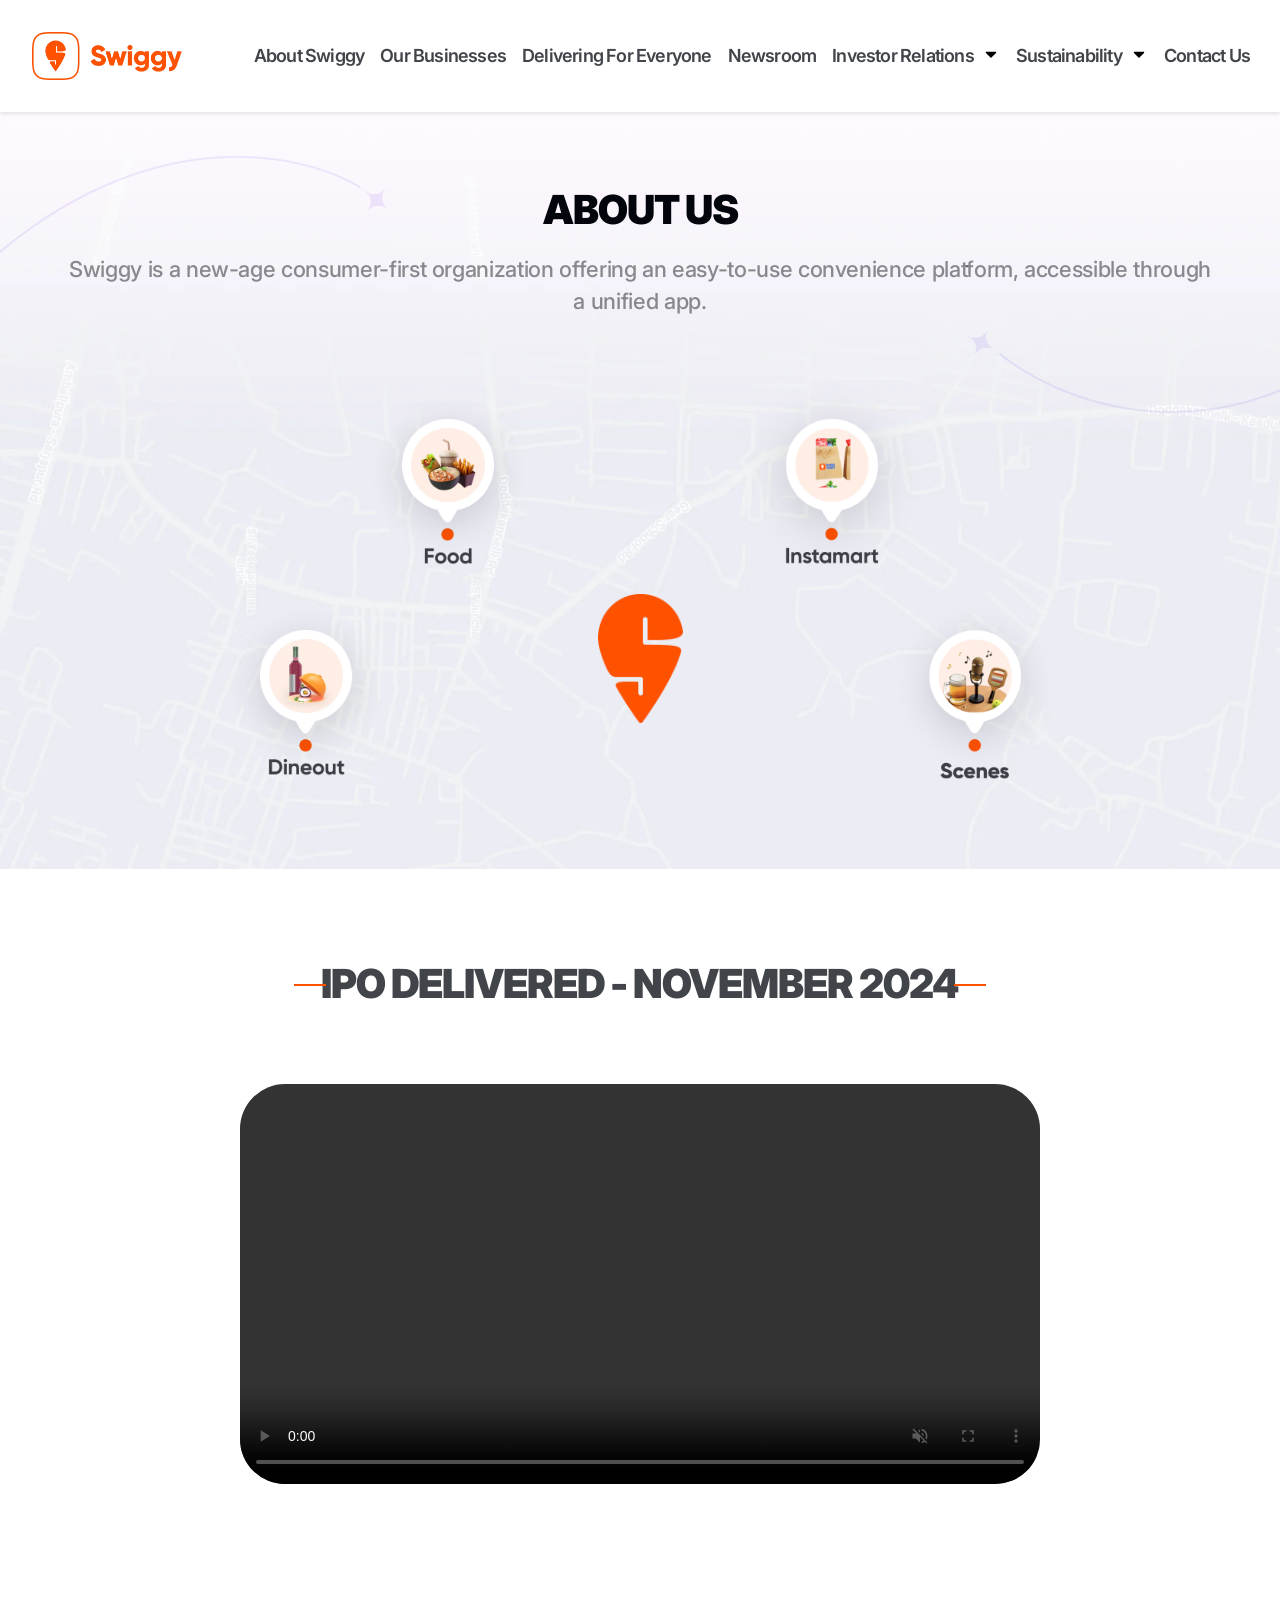
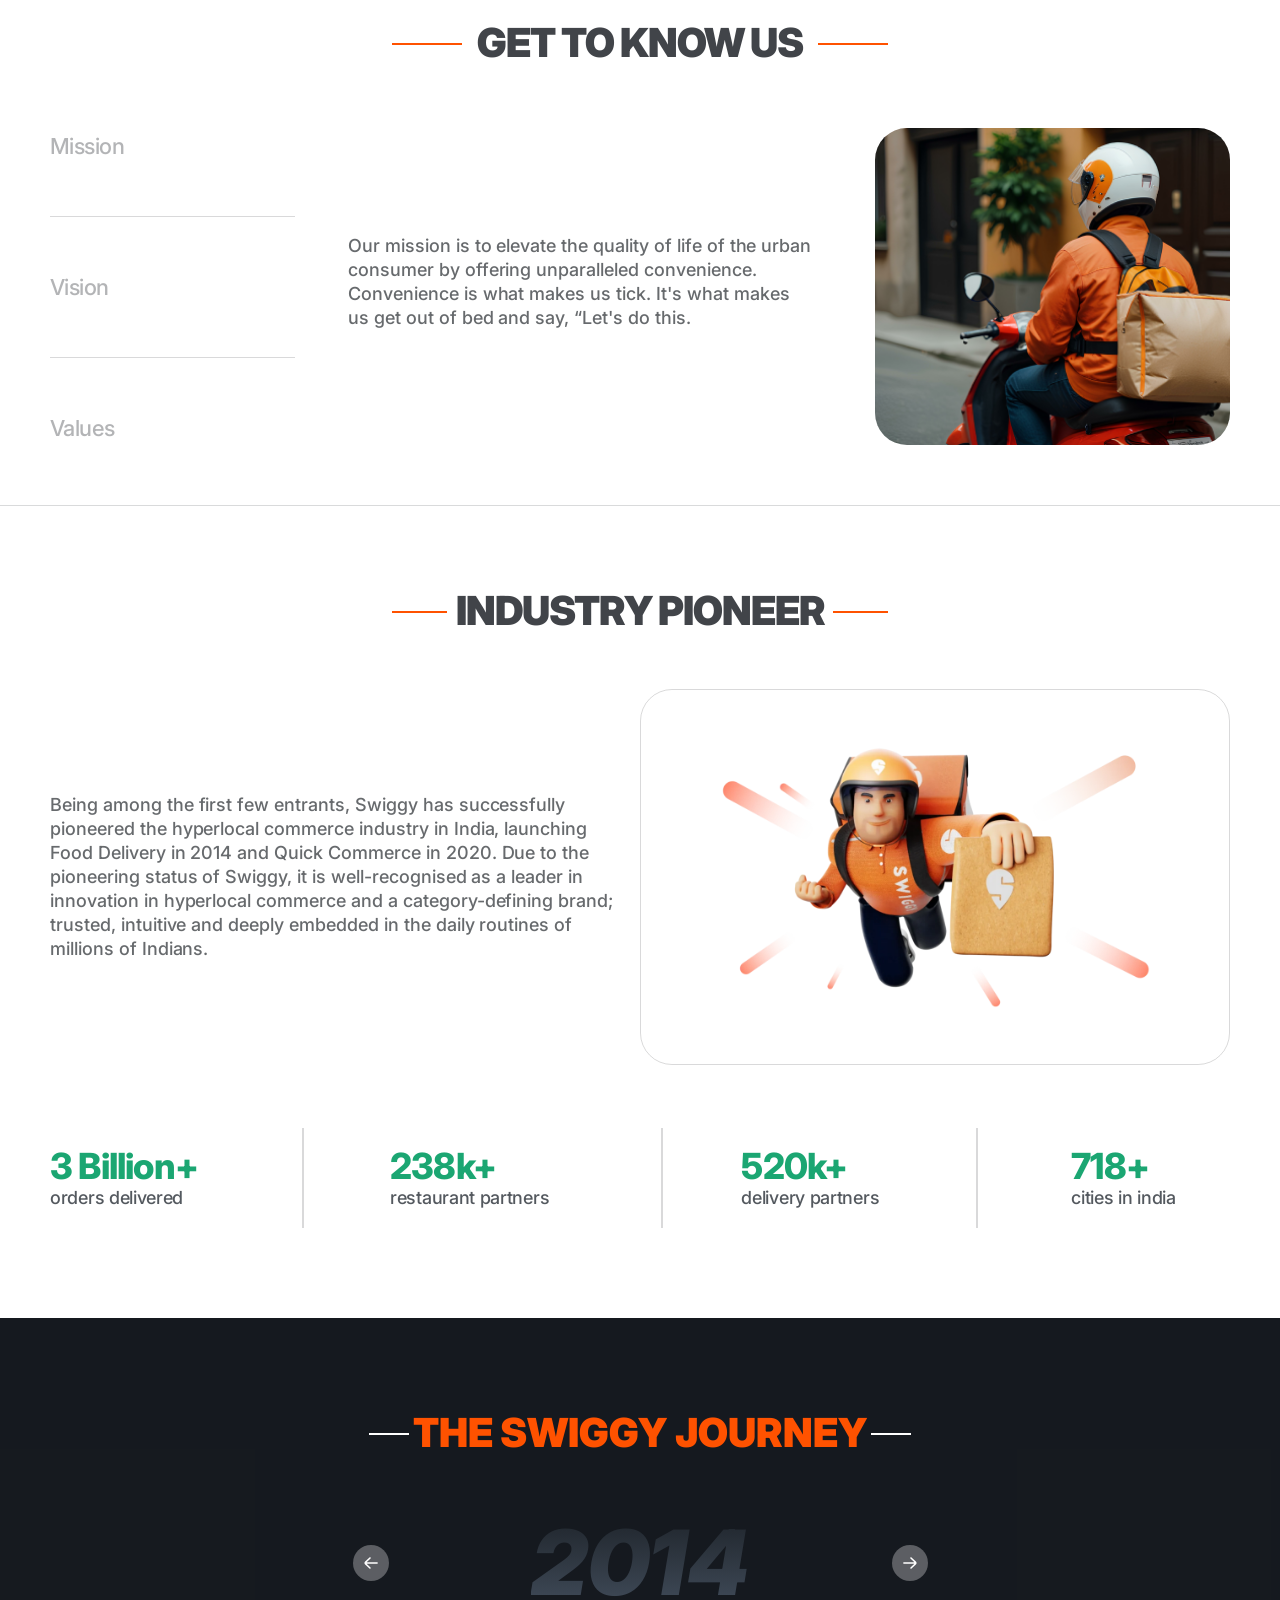
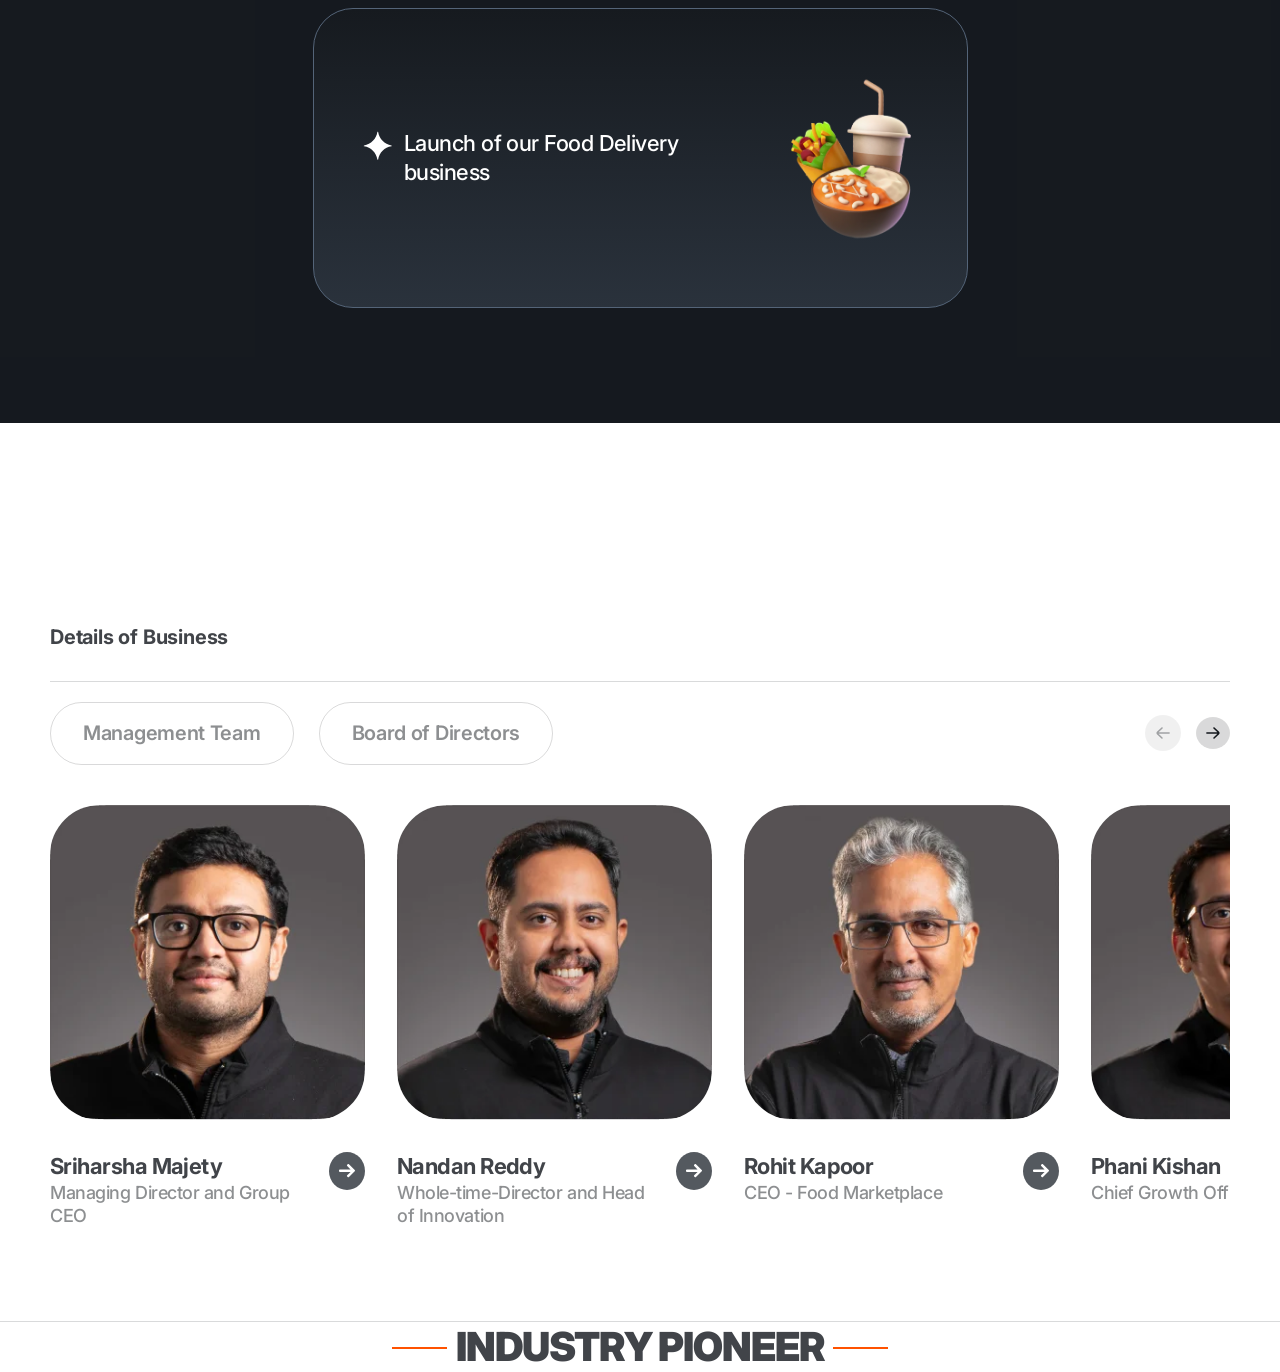
==== index.html @ 93d6a350 "Renamed about.html to index.html" ====
<!DOCTYPE html>
<html lang="en">
<head>
    <meta charset="UTF-8">
    <meta name="viewport" content="width=device-width, initial-scale=1.0">
    <title>Swiggy</title>
    <link rel="stylesheet" href="assets/style.css">
    <link rel="icon" href="assets/images/fav.png" type="image/x-icon">
    <link rel="preconnect" href="https://fonts.googleapis.com">
    <link rel="preconnect" href="https://fonts.gstatic.com" crossorigin>
    <link href="https://fonts.googleapis.com/css2?family=Inter:ital,opsz,wght@0,14..32,100..900;1,14..32,100..900&display=swap" rel="stylesheet">
</head>
<body>
    <header>
        <div class="header-row">
            <nav>
                <div class="logo">
                    <a href="javascript:void(0)">
                        <img src="assets/images/about-swiggy-logo.webp" alt="Swiggy-Logo">
                    </a>
                </div>
                <div class="nav-icons">
                    <ul>
                        <li><a href="javascript:void(0)">
                            About Swiggy
                        </a></li>
                        <li><a href="javascript:void(0)">
                            Our Businesses
                        </a></li>
                        <li><a href="javascript:void(0)">
                            Delivering For Everyone
                        </a></li>
                        <li><a href="javascript:void(0)">
                            Newsroom
                        </a></li>
                        <li><a href="javascript:void(0)">
                            Investor Relations
                            <svg aria-hidden="true" class="e-font-icon-svg e-fas-caret-down" viewBox="0 0 320 512" xmlns="http://www.w3.org/2000/svg"><path d="M31.3 192h257.3c17.8 0 26.7 21.5 14.1 34.1L174.1 354.8c-7.8 7.8-20.5 7.8-28.3 0L17.2 226.1C4.6 213.5 13.5 192 31.3 192z"></path></svg>  
                        </a></li>
                        <li><a href="javascript:void(0)">
                            Sustainability
                            <svg aria-hidden="true" class="e-font-icon-svg e-fas-caret-down" viewBox="0 0 320 512" xmlns="http://www.w3.org/2000/svg"><path d="M31.3 192h257.3c17.8 0 26.7 21.5 14.1 34.1L174.1 354.8c-7.8 7.8-20.5 7.8-28.3 0L17.2 226.1C4.6 213.5 13.5 192 31.3 192z"></path></svg>
                        </a></li>
                        <li><a href="javascript:void(0)">
                            Contact Us
                        </a></li>
                    </ul>
                </div>  
            </nav>
        </div>
    </header>
    <main>
        <div class="about-wrapper">
            <div class="about-head">
                <img src="assets/images/about-banner-left-arrow.webp" alt="" class="left-arrow-img">
                <h2>About Us</h2>
                <p>Swiggy is a new-age consumer-first organization offering an easy-to-use convenience platform, accessible through a unified app.</p>
                <img src="assets/images/about-banner-right-arrow.webp" alt="" class="right-arrow-img">
            </div>
            <div class="about-images">
                <div class="about-row1">
                    <img src="assets/images/food.webp" alt="">
                    <img src="assets/images/banner-Instamart.png" alt="">
                </div>
                <div class="about-row2">
                    <img src="assets/images/dineout.webp" alt="">
                        <div class="sign">
                            <img src="assets/images/swiggy-sign.webp" alt="">
                        </div>
                    <img src="assets/images/Scenes-new-icon.png" alt="">
                </div>
            </div>
        </div>

        <div class="ipo-wrapper">
            <div class="ipo-row">
                <div class="ipo-head">
                    <h2>IPO Delivered - November 2024</h2>
                </div>
                <div class="ipo-video-section">
                    <video src="https://www.swiggy.com/corporate/wp-content/uploads/2024/11/WhatsApp-Video-2024-11-18-at-15.49.51.mp4" type="video/mp4" controls muted autoplay></video>
                </div>
            </div>
        </div>

        <div class="know-wrapper">
            <div class="container">
                <div class="know-row">
                    <div class="know-head">
                        <h2>get to know us</h2>
                    </div>
                    <div class="know-content">
                        <div class="know-tabs">
                            <div class="tab1"><a href="javascript:void(0)">Mission</a></div>
                            <div class="tab2"><a href="javascript:void(0)">Vision</a></div>
                            <div class="tab3"><a href="javascript:void(0)">Values</a></div>
                        </div>
                        <div class="know-tab-content">
                            <div class="know-para">
                                <p>Our mission is to elevate the quality of life of the urban consumer by offering unparalleled convenience. Convenience is what makes us tick. It's what makes us get out of bed and say, “Let's do this.</p>
                            </div>
                            <div class="know-img">
                                <img src="assets/images/Mission.png" alt="">
                            </div>
                        </div>
                    </div>
                </div>
            </div>
        </div>

        <hr class="hr-after-know">

        <div class="industry-wrapper">
            <div class="container">
                <div class="industry-row">
                    <div class="industry-head">
                        <h2>industry pioneer</h2>
                    </div>
                    <div class="industry-content">
                        <div class="industry-text">
                            <p>
                                Being among the first few entrants, Swiggy has successfully pioneered the hyperlocal commerce industry in India, launching Food Delivery in 2014 and Quick Commerce in 2020. Due to the pioneering status of Swiggy, it is well-recognised as a leader in innovation in hyperlocal commerce and a category-defining brand; trusted, intuitive and deeply embedded in the daily routines of millions of Indians.
                            </p>
                        </div>
                        <div class="industry-image">
                            <div>
                                <img src="assets/images/Group-1116602947-1024x676.webp" alt="">
                            </div>
                        </div>
                    </div>

                    <div class="stats-section">
                        <section class="stats">
                            <div class="stat">
                                <h2>3 Billion+</h2>
                                <p>orders delivered</p>
                            </div>

                            <div class="stat">
                                <h2>238k+</h2>
                                <p>restaurant partners</p>
                            </div>

                            <div class="stat">
                                <h2>520k+</h2>
                                <p>delivery partners</p>
                            </div>

                            <div class="stat">
                                <h2>718+</h2>
                                <p>cities in India</p>
                            </div>
                        </section>
                    </div>
                </div>
            </div>
        </div>

        <div class="journey-wrapper">
            <div class="container">
                <div class="journey-row">
                    <div class="journey-head">
                        <h2>the swiggy journey</h2>
                    </div>

                    <div class="journey-content">
                        <div class="journey-content-head">
                            <a href="javascript:void(0)" class="arrow left-arrow">
                                <svg xmlns="http://www.w3.org/2000/svg" width="16" height="16" viewBox="0 0 16 16" fill="none"><path d="M6.4788 2.43894C6.80182 2.13749 7.30805 2.15498 7.6095 2.478C7.91094 2.80102 7.89346 3.30725 7.57044 3.6087L4.09401 6.85296C3.95522 6.98248 3.83263 7.0971 3.72425 7.20003L14.1038 7.20003C14.5456 7.20003 14.9038 7.5582 14.9038 8.00003C14.9038 8.44186 14.5456 8.80003 14.1038 8.80003L3.67661 8.80003C3.79636 8.9144 3.93447 9.04358 4.094 9.19246L7.52802 12.3972C7.85103 12.6987 7.86852 13.2049 7.56707 13.5279C7.26562 13.8509 6.75939 13.8684 6.43637 13.567L2.96475 10.3271C2.55659 9.94628 2.19191 9.606 1.93658 9.29215C1.65884 8.95074 1.42683 8.54256 1.42683 8.02269C1.42683 7.50283 1.65885 7.09465 1.93659 6.75325C2.19192 6.43939 2.5566 6.09913 2.96476 5.7183L6.4788 2.43894Z" fill="white"></path></svg>
                            </a>
                            <span>2014</span>
                            <a href="javascript:void(0)" class="arrow right-arrow">
                                <svg xmlns="http://www.w3.org/2000/svg" width="16" height="16" viewBox="0 0 16 16" fill="none"><path d="M9.5212 2.43894C9.19818 2.13749 8.69195 2.15498 8.3905 2.478C8.08906 2.80102 8.10654 3.30725 8.42956 3.6087L11.906 6.85296C12.0448 6.98248 12.1674 7.0971 12.2758 7.20003L1.89622 7.20003C1.45439 7.20003 1.09622 7.5582 1.09622 8.00003C1.09622 8.44186 1.45439 8.80003 1.89622 8.80003L12.3234 8.80003C12.2036 8.9144 12.0655 9.04358 11.906 9.19246L8.47198 12.3972C8.14897 12.6987 8.13148 13.2049 8.43293 13.5279C8.73438 13.8509 9.24061 13.8684 9.56363 13.567L13.0353 10.3271C13.4434 9.94628 13.8081 9.606 14.0634 9.29215C14.3412 8.95074 14.5732 8.54256 14.5732 8.02269C14.5732 7.50283 14.3412 7.09465 14.0634 6.75325C13.8081 6.43939 13.4434 6.09913 13.0352 5.7183L9.5212 2.43894Z" fill="white"></path></svg>
                            </a>
                        </div>
                        <div class="journey-content-box">
                            <div class="journey-box-text">
                                <svg xmlns="http://www.w3.org/2000/svg" width="33" height="33" viewBox="0 0 33 33" fill="none"><path d="M16.3816 3.09994C16.4479 2.6579 17.0852 2.6579 17.1515 3.09994C18.18 9.96427 23.5688 15.353 30.4332 16.3816C30.8752 16.4479 30.8752 17.0852 30.4332 17.1515C23.5688 18.18 18.18 23.5688 17.1515 30.4332C17.0852 30.8752 16.4479 30.8752 16.3816 30.4332C15.353 23.5688 9.96427 18.18 3.09994 17.1515C2.6579 17.0852 2.6579 16.4479 3.09994 16.3816C9.96427 15.353 15.353 9.96427 16.3816 3.09994Z" fill="white"></path></svg>
                                <span>Launch of our Food Delivery business</span>
                            </div>
                            <div class="journey-box-img">
                                <img src="assets/images/Food-2.webp" alt="">
                            </div>
                        </div>
                    </div>
                </div>
            </div>
        </div>

        <div class="team-wrapper">
            <div class="container">
                <div class="team-row">
                    <div class="team-head1">
                        <h2>Details of Business</h2>
                        <hr class="hr-tag-team">
                        <div class="team-head2">
                            <div class="buttons">
                                <a href="javascript:void(0)" class="button">
                                    Management Team	
                                </a>
                                <a href="javascript:void(0)" class="button">
                                    Board of Directors
                                </a>
                            </div>
                            <div class="team-arrows">
                                <a href="javascript:void(0)" class="team-left-arrow">
                                    <svg xmlns="http://www.w3.org/2000/svg" width="16" height="16" viewBox="0 0 16 16" fill="none"><path d="M6.47883 2.43888C6.80185 2.13743 7.30808 2.15492 7.60953 2.47794C7.91097 2.80096 7.89349 3.30719 7.57047 3.60864L4.09404 6.85289C3.95525 6.98242 3.83266 7.09704 3.72428 7.19997L14.1038 7.19997C14.5456 7.19997 14.9038 7.55814 14.9038 7.99997C14.9038 8.4418 14.5456 8.79997 14.1038 8.79997L3.67664 8.79997C3.79639 8.91434 3.9345 9.04352 4.09403 9.1924L7.52805 12.3971C7.85106 12.6986 7.86855 13.2048 7.5671 13.5278C7.26565 13.8509 6.75942 13.8683 6.4364 13.5669L2.96478 10.3271C2.55662 9.94622 2.19194 9.60594 1.93661 9.29209C1.65887 8.95068 1.42686 8.5425 1.42686 8.02263C1.42686 7.50277 1.65888 7.09459 1.93662 6.75318C2.19195 6.43933 2.55663 6.09907 2.96479 5.71824L6.47883 2.43888Z" fill="#02060C" fill-opacity="0.92"></path></svg>
                                </a>
                                <a href="javascript:void(0)" class="team-right-arrow">
                                    <svg xmlns="http://www.w3.org/2000/svg" width="14" height="12" viewBox="0 0 14 12" fill="none"><path d="M8.52117 0.43888C8.19815 0.137433 7.69192 0.15492 7.39047 0.47794C7.08903 0.800959 7.10651 1.30719 7.42953 1.60864L10.906 4.85289C11.0448 4.98242 11.1673 5.09704 11.2757 5.19997L0.896191 5.19997C0.454364 5.19997 0.0961914 5.55814 0.0961914 5.99997C0.0961914 6.4418 0.454364 6.79997 0.896191 6.79997L11.3234 6.79997C11.2036 6.91434 11.0655 7.04352 10.906 7.1924L7.47195 10.3971C7.14894 10.6986 7.13145 11.2048 7.4329 11.5278C7.73435 11.8509 8.24058 11.8683 8.5636 11.5669L12.0352 8.32705C12.4434 7.94622 12.8081 7.60594 13.0634 7.29209C13.3411 6.95068 13.5731 6.5425 13.5731 6.02263C13.5731 5.50277 13.3411 5.09459 13.0634 4.75318C12.8081 4.43933 12.4434 4.09907 12.0352 3.71824L8.52117 0.43888Z" fill="#02060C" fill-opacity="0.92"></path></svg>
                                </a>
                            </div>
                        </div>
                    </div>
                    <div class="team-contents">
                        <!-- member1 -->
                        <div class="team-content">
                            <div class="team-img">
                                <img src="assets/images/management-member-08.webp" alt="Management-Team">
                            </div>
                            <div class="team-img-text">
                                <div class="team-text">
                                    <h5>Sriharsha Majety</h5>
                                    <p>Managing Director and Group CEO</p>
                                </div>
                                <a href="javascript:void(0)" class="team-arrow">
                                    <svg xmlns="http://www.w3.org/2000/svg" width="16" height="14" viewBox="0 0 16 14" fill="none"><path d="M15.7443 6.06112L9.9661 0.282821C9.80115 0.11788 9.58132 0.0273438 9.34691 0.0273438C9.11225 0.0273438 8.89254 0.11801 8.7276 0.282821L8.20299 0.807565C8.03818 0.972246 7.94738 1.19221 7.94738 1.42675C7.94738 1.66115 8.03818 1.88853 8.20299 2.05321L11.5739 5.43153H0.864383C0.381525 5.43153 0 5.80954 0 6.29253V7.03437C0 7.51736 0.381525 7.93349 0.864383 7.93349H11.6121L8.20312 11.3307C8.03831 11.4956 7.94751 11.7096 7.94751 11.9441C7.94751 12.1784 8.03831 12.3955 8.20312 12.5603L8.72773 13.0834C8.89267 13.2483 9.11238 13.3382 9.34704 13.3382C9.58145 13.3382 9.80128 13.2471 9.96623 13.0822L15.7444 7.30403C15.9097 7.13857 16.0006 6.91769 16 6.6829C16.0005 6.44732 15.9097 6.22632 15.7443 6.06112Z" fill="white"></path></svg>
                                </a>
                            </div>
                        </div>
                        <!-- member2 -->
                         <div class="team-content">
                            <div class="team-img">
                                <img src="assets/images/management-member-01.webp" alt="Management-Team">
                            </div>
                            <div class="team-img-text">
                                <div class="team-text">
                                    <h5>Nandan Reddy</h5>
                                    <p>Whole-time-Director and Head of Innovation</p>
                                </div>
                                <a href="javascript:void(0)" class="team-arrow">
                                    <svg xmlns="http://www.w3.org/2000/svg" width="16" height="14" viewBox="0 0 16 14" fill="none"><path d="M15.7443 6.06112L9.9661 0.282821C9.80115 0.11788 9.58132 0.0273438 9.34691 0.0273438C9.11225 0.0273438 8.89254 0.11801 8.7276 0.282821L8.20299 0.807565C8.03818 0.972246 7.94738 1.19221 7.94738 1.42675C7.94738 1.66115 8.03818 1.88853 8.20299 2.05321L11.5739 5.43153H0.864383C0.381525 5.43153 0 5.80954 0 6.29253V7.03437C0 7.51736 0.381525 7.93349 0.864383 7.93349H11.6121L8.20312 11.3307C8.03831 11.4956 7.94751 11.7096 7.94751 11.9441C7.94751 12.1784 8.03831 12.3955 8.20312 12.5603L8.72773 13.0834C8.89267 13.2483 9.11238 13.3382 9.34704 13.3382C9.58145 13.3382 9.80128 13.2471 9.96623 13.0822L15.7444 7.30403C15.9097 7.13857 16.0006 6.91769 16 6.6829C16.0005 6.44732 15.9097 6.22632 15.7443 6.06112Z" fill="white"></path></svg>
                                </a>
                            </div>
                        </div>

                        <!-- member3 -->
                         <div class="team-content">
                            <div class="team-img">
                                <img src="assets/images/management-member-02.webp" alt="Management-Team">
                            </div>
                            <div class="team-img-text">
                                <div class="team-text">
                                    <h5>Rohit Kapoor</h5>
                                    <p>CEO - Food Marketplace</p>
                                </div>
                                <a href="javascript:void(0)" class="team-arrow">
                                    <svg xmlns="http://www.w3.org/2000/svg" width="16" height="14" viewBox="0 0 16 14" fill="none"><path d="M15.7443 6.06112L9.9661 0.282821C9.80115 0.11788 9.58132 0.0273438 9.34691 0.0273438C9.11225 0.0273438 8.89254 0.11801 8.7276 0.282821L8.20299 0.807565C8.03818 0.972246 7.94738 1.19221 7.94738 1.42675C7.94738 1.66115 8.03818 1.88853 8.20299 2.05321L11.5739 5.43153H0.864383C0.381525 5.43153 0 5.80954 0 6.29253V7.03437C0 7.51736 0.381525 7.93349 0.864383 7.93349H11.6121L8.20312 11.3307C8.03831 11.4956 7.94751 11.7096 7.94751 11.9441C7.94751 12.1784 8.03831 12.3955 8.20312 12.5603L8.72773 13.0834C8.89267 13.2483 9.11238 13.3382 9.34704 13.3382C9.58145 13.3382 9.80128 13.2471 9.96623 13.0822L15.7444 7.30403C15.9097 7.13857 16.0006 6.91769 16 6.6829C16.0005 6.44732 15.9097 6.22632 15.7443 6.06112Z" fill="white"></path></svg>
                                </a>
                            </div>
                        </div>
                        <!-- member4 -->
                         <div class="team-content">
                            <div class="team-img">
                                <img src="assets/images/management-member-03.webp" alt="Management-Team">
                            </div>
                            <div class="team-img-text">
                                <div class="team-text">
                                    <h5>Phani Kishan</h5>
                                    <p>Chief Growth Officer</p>
                                </div>
                                <a href="javascript:void(0)" class="team-arrow">
                                    <svg xmlns="http://www.w3.org/2000/svg" width="16" height="14" viewBox="0 0 16 14" fill="none"><path d="M15.7443 6.06112L9.9661 0.282821C9.80115 0.11788 9.58132 0.0273438 9.34691 0.0273438C9.11225 0.0273438 8.89254 0.11801 8.7276 0.282821L8.20299 0.807565C8.03818 0.972246 7.94738 1.19221 7.94738 1.42675C7.94738 1.66115 8.03818 1.88853 8.20299 2.05321L11.5739 5.43153H0.864383C0.381525 5.43153 0 5.80954 0 6.29253V7.03437C0 7.51736 0.381525 7.93349 0.864383 7.93349H11.6121L8.20312 11.3307C8.03831 11.4956 7.94751 11.7096 7.94751 11.9441C7.94751 12.1784 8.03831 12.3955 8.20312 12.5603L8.72773 13.0834C8.89267 13.2483 9.11238 13.3382 9.34704 13.3382C9.58145 13.3382 9.80128 13.2471 9.96623 13.0822L15.7444 7.30403C15.9097 7.13857 16.0006 6.91769 16 6.6829C16.0005 6.44732 15.9097 6.22632 15.7443 6.06112Z" fill="white"></path></svg>
                                </a>
                            </div>
                        </div>
                        
                    </div>
                </div>
            </div>
        </div>

            <hr class="hr-after-know">


        <div class="career-wrapper">
            <div class="container">
                <div class="career-row">
                    <div class="industry-head">
                        <h2>industry pioneer</h2>
                    </div>
                </div>
            </div>
        </div>
    </main>
    <footer></footer>
</body>
</html>
---- assets/style.css ----
* {
  margin: 0;
  padding: 0;
  box-sizing: border-box;
}

body{
    font-family: "Inter", sans-serif;
    margin: 0;
    padding: 0;
    height: 100%;
    font-weight: 200;
    color: #02060c;
}

img {
  max-width: 100%;
  display: inline-block;
  vertical-align: middle;
  object-fit: cover;
}

a {
  text-decoration: none;
}

ul, ol {
  list-style: none;
}

.logo img{
    width: 100%;
    max-width: 150px;
}

header {
    position: fixed;
    top: 0;
    width: 100%;
    z-index: 1;
    box-shadow: rgba(0, 0, 0, 0.1) 0px 2px 4px;
    background-color: #fff;
}

nav {
    padding: 32px 22px 32px 32px;
    display: flex;
    flex-wrap: wrap;
    justify-content: space-between;
    align-items: center;
}

.nav-icons ul li a {
    color: #02060CBF;
    font-weight: 600;
    padding: 8px;
    letter-spacing: -0.8px;
    line-height: 24px;
    font-size: 18px;
    position: relative;
    transition-timing-function:  0.3s cubic-bezier(.58,.3,.005,1);
}

.nav-icons ul li:first-child a {
    padding-left: 0;
}

.nav-icons ul {
    display: flex;
    flex-wrap: wrap;
    align-items: center;
    justify-content: center;
}

.nav-icons ul li a svg {
    height: 1em;
    width: 1em;
    vertical-align: text-top;
    margin-left: 5px;
}

.nav-icons ul li a:hover {
    color: #FF5200;
    fill: #FF5200;
    transition: 0.3s;
    transition-timing-function: cubic-bezier(.58,.3,.005,1);
}

.nav-icons ul li a:hover::after {
    content: "";
    position: absolute;
    bottom: 0;
    background-color: #FF5200;
    height: 4px;
    width: 25px;
    transform: translateX(-50%);    
    left: 50%;
    right: 0;
    border-radius: 15px;
    transition-timing-function:  0.3s cubic-bezier(.58,.3,.005,1);
}

.about-wrapper {
    padding-top: 120px;
}

.about-head {
    text-align: center;
    max-width: 1155px;
    margin: 0 auto;
    padding-top: 65px;
    position: relative;
}       

.left-arrow-img {
    top: 33px;
    bottom: 0;
    left: 0px;
    position: absolute;
    right: 0;
    margin-left: -100px;
}

.right-arrow-img {
    top: 50px;
    bottom: 0;
    position: absolute;
    right: 0;
    margin-right: -95px;
}

.about-head h2 {
    font-size: 40px;
    font-weight: 900;
    letter-spacing: -1px;
    color: #02060C;
    text-transform: uppercase;
    line-height: 50px;
    margin-bottom: 18px;
}

.about-head p {
    color: #02060C73;
    font-weight: 500;
    font-size: 22px;
    letter-spacing: -0.35px;
    text-align: center;
    line-height: 32px;
}

.about-images {
    padding: 65px 0 80px 0;
}

.about-wrapper{
    width: 100%;
    background: url("images/about-banner-image-scaled.webp");
    background-size: cover;
    background-repeat: no-repeat;
}

.about-row1 img, .about-row2 img {
    width: 184px;
    height: 196px;
    object-fit: contain;
}

.about-row1 {
    display: flex;
    justify-content: center;
    align-items: center;
    grid-gap: 200px;
}

.sign{
    width: 85px;
    height: 130px;
    margin-bottom: 65px;
}

.sign img{
    width: 100%;
    height: 100%;
    object-fit: contain;
}

.about-row2 {
    display: flex;
    justify-content: center;
    align-items: center;
    grid-gap: 200px;
    margin-top: 15px;
}

/* IPO */

.ipo-row {
    padding-block: 90px;
}

.ipo-head h2 {
    font-size: 40px;
    font-weight: 900;
    text-transform: uppercase;
    line-height: 50px;
    letter-spacing: -1px;
    color: #02060CBF;
    text-align: center;
    position: relative;
}

.ipo-head h2:before {
    content: "";
    position: absolute;
    top: 50%;
    bottom: 0;
    width: 32px;
    height: 2px;
    background: #FF5200;
    left: 23%;
}

.ipo-head h2:after {
    content: "";
    position: absolute;
    top: 50%;
    bottom: 0;
    width: 32px;
    height: 2px;
    background: #FF5200;
    right: 23%;
}

.ipo-video-section {
    margin: auto;
    max-width: 800px;
    padding-top: 75px;
}

.ipo-video-section video {
    max-width: 800px;
    width: 100%;    
    min-height: 350px;
    margin: auto;
    border-radius: 45px;
}

/* get to know us */

.container{
    max-width: 1200px;
    margin: auto;
    padding-inline: 10px;

}

.know-row {
    padding-top: 40px;
}

.know-head h2{
    font-size: 40px;
    font-weight: 900;
    text-transform: uppercase;
    line-height: 50px;
    letter-spacing: -1px;
    color: #02060CBF;
    text-align: center;
    position: relative;
}

.know-head h2:before {
    content: "";
    position: absolute;
    top: 50%;
    bottom: 0;
    width: 70px;
    height: 2px;
    background: #FF5200;
    left: 29%;
}

.know-head h2:after {
    content: "";
    position: absolute;
    top: 50%;
    bottom: 0;
    width: 70px;
    height: 2px;
    background: #FF5200;
    right: 29%;
}

.know-content {
    display: flex;
    align-items: center;
    justify-content: center;
    width: 100%;
    grid-gap: 53px;
    padding-block: 60px;
}

.know-tabs {
    display: grid;
    width: 25%;
    max-width: 245px;
}

.tab1 a, .tab2 a, .tab3 a {
    font-size: 22px;
    color: #02060C4D;
    font-weight: 500;
    line-height: 30px;
    letter-spacing: -0.55px;
    transition: 0.3s;
}

.tab1 a:hover, .tab2 a:hover, .tab3 a:hover {
    color: #FF5200;
    transition: 0.3s;
}

.tab1, .tab2, .tab3 {
    display: flex;
    justify-content: space-between;
    align-items: center;
    color: #02060C4D;
}

.tab1, .tab2 {
    border-bottom: 1px solid #02060C26;
}

.tab1{
    padding-bottom: 55px;
}

.tab2 {
    padding-block: 55px;
}

.tab3 {
    padding-top: 55px;
}

.know-para p{
    font-size: 18px;
    font-weight: 500;
    line-height: 24px;
    letter-spacing: -0.03px;
    color: #02060C99;
    max-width: 465px;
    margin-bottom: 10px;
}

.know-tab-content {
    display: flex;
    justify-content: center;
    align-items: center;
    grid-gap: 62px;
}

.know-img {
    overflow: hidden;
    max-width: 355px;
    aspect-ratio: 355 / 317;
    width: 100%;
    border-radius: 32px;
    position: relative;
}

.know-img img {
    width: 100%;
    height: 100%;
    object-fit: cover;
    transition: 0.2s ease-in-out;
    display: block;
}

.know-img:hover img{
    transform: scale(1.07);
}

.know-para{
    width: 60%;
}

.hr-after-know {
    background-color: #d9dadb;
    border: none;
    height: 1px;
    max-width: 1333px;
    margin: 0 auto;
}

/* industry */

.industry-row {
    padding-block: 80px;
    width: 100%;
}

.industry-head h2{
    font-size: 40px;
    font-weight: 900;
    text-transform: uppercase;
    line-height: 50px;
    letter-spacing: -1px;
    color: #02060CBF;
    text-align: center;
    position: relative;
}

.industry-head h2:before {
    content: "";
    position: absolute;
    top: 50%;
    bottom: 0;
    width: 55px;
    height: 2px;
    background: #FF5200;
    left: 29%;
}

.industry-head h2:after {
    content: "";
    position: absolute;
    top: 50%;
    bottom: 0;
    width: 55px;
    height: 2px;
    background: #FF5200;
    right: 29%;
}

.industry-text p {
    font-size: 18px;
    font-weight: 500;
    line-height: 24px;
    letter-spacing: -0.03px;
    color: #02060C99;
    padding-right: 10px;
}

.industry-image {
    border: 1px solid #02060C26;
    border-radius: 32px;
    aspect-ratio: 565 / 360;
    width: 100%;
    display: flex;
    align-items: center;
    justify-content: center;
}

.industry-image div{
    aspect-ratio: 432 / 285;
    width: 100%;
    max-width: 432px;
    margin: auto;
}

.industry-image div img{
    width: 100%;
    height: 100%;
    transition: 0.2s ease-in-out;
    object-fit: contain;
}

.industry-text, .industry-image{
    width: 50%;
}

.industry-content {
    display: flex;
    align-items: center;
    justify-content: space-between;
    padding-block: 53px;
}

.industry-image div:hover img{
    transform: scale(1.07);
}

/* stats */

.stats {
    display: flex;
    justify-content: flex-start;
    align-items: center;
    text-align: center;
    flex-wrap: wrap;
    padding-block: 10px;
    grid-gap: 12em;
}

.stat {
    position: relative;
    padding-block: 18px;
    text-align: left;
}

.stat:not(:last-child)::after {
    content: "";
    position: absolute;
    right: 0;
    top: 0;
    left: 170%;
    height: 100%;
    width: 2px;
    background-color: #02060C26;
}

.stat h2 {
    color: #1BA672;
    font-size: 36px;
    margin: 0;
    font-weight: 800;
    line-height: 40px;
    letter-spacing: -0.8px;
}

.stat p {
    font-size: 18px;
    font-weight: 500;
    line-height: 24px;
    letter-spacing: -0.3px;
    text-transform: lowercase;
    margin: 0;
    color: #54595F;
}

/* journey */

.journey-wrapper {
    background-color: #02060CEB;
}

.journey-row {
    padding: 90px 0 115px 0;
}

.journey-head h2{
    color: #FF5200;
    text-align: center;
    position: relative;
    font-size: 40px;
    font-weight: 900;
    text-transform: uppercase;
    line-height: 50px;
    letter-spacing: 0.03px;
}

.journey-head h2:before {
    content: "";
    position: absolute;
    top: 50%;
    bottom: 0;
    width: 40px;
    height: 2px;
    background: #FFFFFF;
    left: 27%;
}

.journey-head h2:after {
    content: "";
    position: absolute;
    top: 50%;
    bottom: 0;
    width: 40px;
    height: 2px;
    background: #FFFFFF;
    right: 27%;
}

.journey-content-head {
    text-align: center;
    display: flex;
    justify-content: space-between;
    align-items: center;
    max-width: 575px;
    margin: auto;
    padding-top: 60px;
}

.journey-content-head span {
    background: linear-gradient(360deg, #404B59 0%, #20262D 100%);
    font-size: 90px;
    font-weight: 900;
    font-style: italic;
    line-height: 90px;
    letter-spacing: 0.03px;
    background-clip: text;
    color: transparent;
}

.arrow {
    background-color: #FFFFFF4D;
    border-radius: 50%;
    padding: 10px;
    display: flex;
    align-items: center;
    justify-content: center;
}

.journey-box-text span {
    font-size: 22px;
    font-weight: 500;
    line-height: 29px;
    letter-spacing: -0.55px;
    color: #FFFFFF;
    max-width: 300px;
}

.journey-box-img {
    aspect-ratio: 135 / 167;
    width: 100%;
    max-width: 135px;
}

.journey-box-img img{
    height: 100%;
    width: 100%;
}

.journey-box-text {
    display: flex;
    align-items: flex-start;
    grid-gap: 10px;
}

.journey-content-box {
    display: flex;
    align-items: center;
    justify-content: center;
    border: 1px solid #546478;
    background: linear-gradient(360deg, #2A323C 0%, #161A1F 100%);
    border-radius: 40px;
    aspect-ratio: 655 / 300;
    width: 100%;
    max-width: 655px;
    margin: auto;
    grid-gap: 5rem;
}

/* teams */

.team-wrapper {
    padding-top: 80px;
}

.team-row {
    padding: 80px 0 62px 0;
}

.team-head1 {
    padding-block: 40px;
}

.team-head1 h2{
    font-size: 20px;
    font-weight: 700;
    line-height: 28px;
    letter-spacing: -0.2px;
    color: #02060CBF;
}

.buttons {
    display: flex;
    align-items: center;
    justify-content: flex-start;
    grid-gap: 25px;
}

.button{
    font-size: 20px;
    color: #02060C73;
    font-weight: 600;
    line-height: 21px;
    letter-spacing: -0.3px;
    padding: 20px 32px;
    border: 1px solid #02060C26;
    display: inline-block;
    border-radius: 48px;
    transition: 0.2s ease-in-out;
}

.button:hover {
    border: 1px solid #FF5200;
    transition: 0.2s ease-in-out;
    color: #FF5200;
}

.hr-tag-team{
    background-color: #d9dadb;
    border: none;
    height: 1px;
    width: 100%;
    margin: 30px 0 20px 0;
}

.team-head2 {
    display: flex;
    align-items: center;
    justify-content: space-between;
}

.team-right-arrow{
    background-color: #02060C26;
}

.team-arrows {
    display: flex;
    align-items: center;
    justify-content: center;
    grid-gap: 15px;
}

.team-left-arrow, .team-right-arrow{
    background-color: #02060C26;
    border-radius: 100%;
    padding: 10px;
    display: flex;
    align-items: center;
    justify-content: center;
}

.team-left-arrow {
    opacity: 0.4;
}

.team-arrow{
    background-color: #54595F;
}

.team-text{
    max-width: 265px;
}

.team-text h5 {
    font-size: 22px;
    font-weight: 700;
    line-height: 29px;
    letter-spacing: -0.55px;
    color: #02060CBF;
    margin: 0;
}

.team-text p {
    font-size: 18px;
    font-weight: 500;
    line-height: 23px;
    letter-spacing: -0.45px;
    color: #02060C73;
    margin: 0;
}

.team-img-text {
    display: flex;
    align-items: flex-start;
    grid-gap: 10px;
    padding-block: 32px;
    justify-content: space-between;
}

.team-arrow {
    background-color: #54595F;
    padding: 12px 10px;
    border-radius: 100%;
    transition: 0.2s ease-in-out;
    display: flex;
    align-items: center;
    justify-content: center;
}

.team-arrow:hover{
    background-color: #FF5200;
    transition: 0.2s ease-in-out;
}

.team-img {
    aspect-ratio: 315 / 315;
    width: 100%;
    max-width: 315px;
    position: relative;
    overflow: hidden;
    border-radius: 50px;
}

.team-img img{
    height: 100%;
    width: 100%;
    object-fit: cover;
    transition: transform 0.2s ease-in-out;
    display: block;
}

.team-img:hover img{
    transform: scale(1.07);
}

.team-contents {
    display: flex;
    flex-wrap: nowrap;
    align-items: flex-start;
    justify-content: flex-start;
    overflow: hidden;
    grid-gap: 32px;
}

.team-content{
    flex-shrink: 0;
}
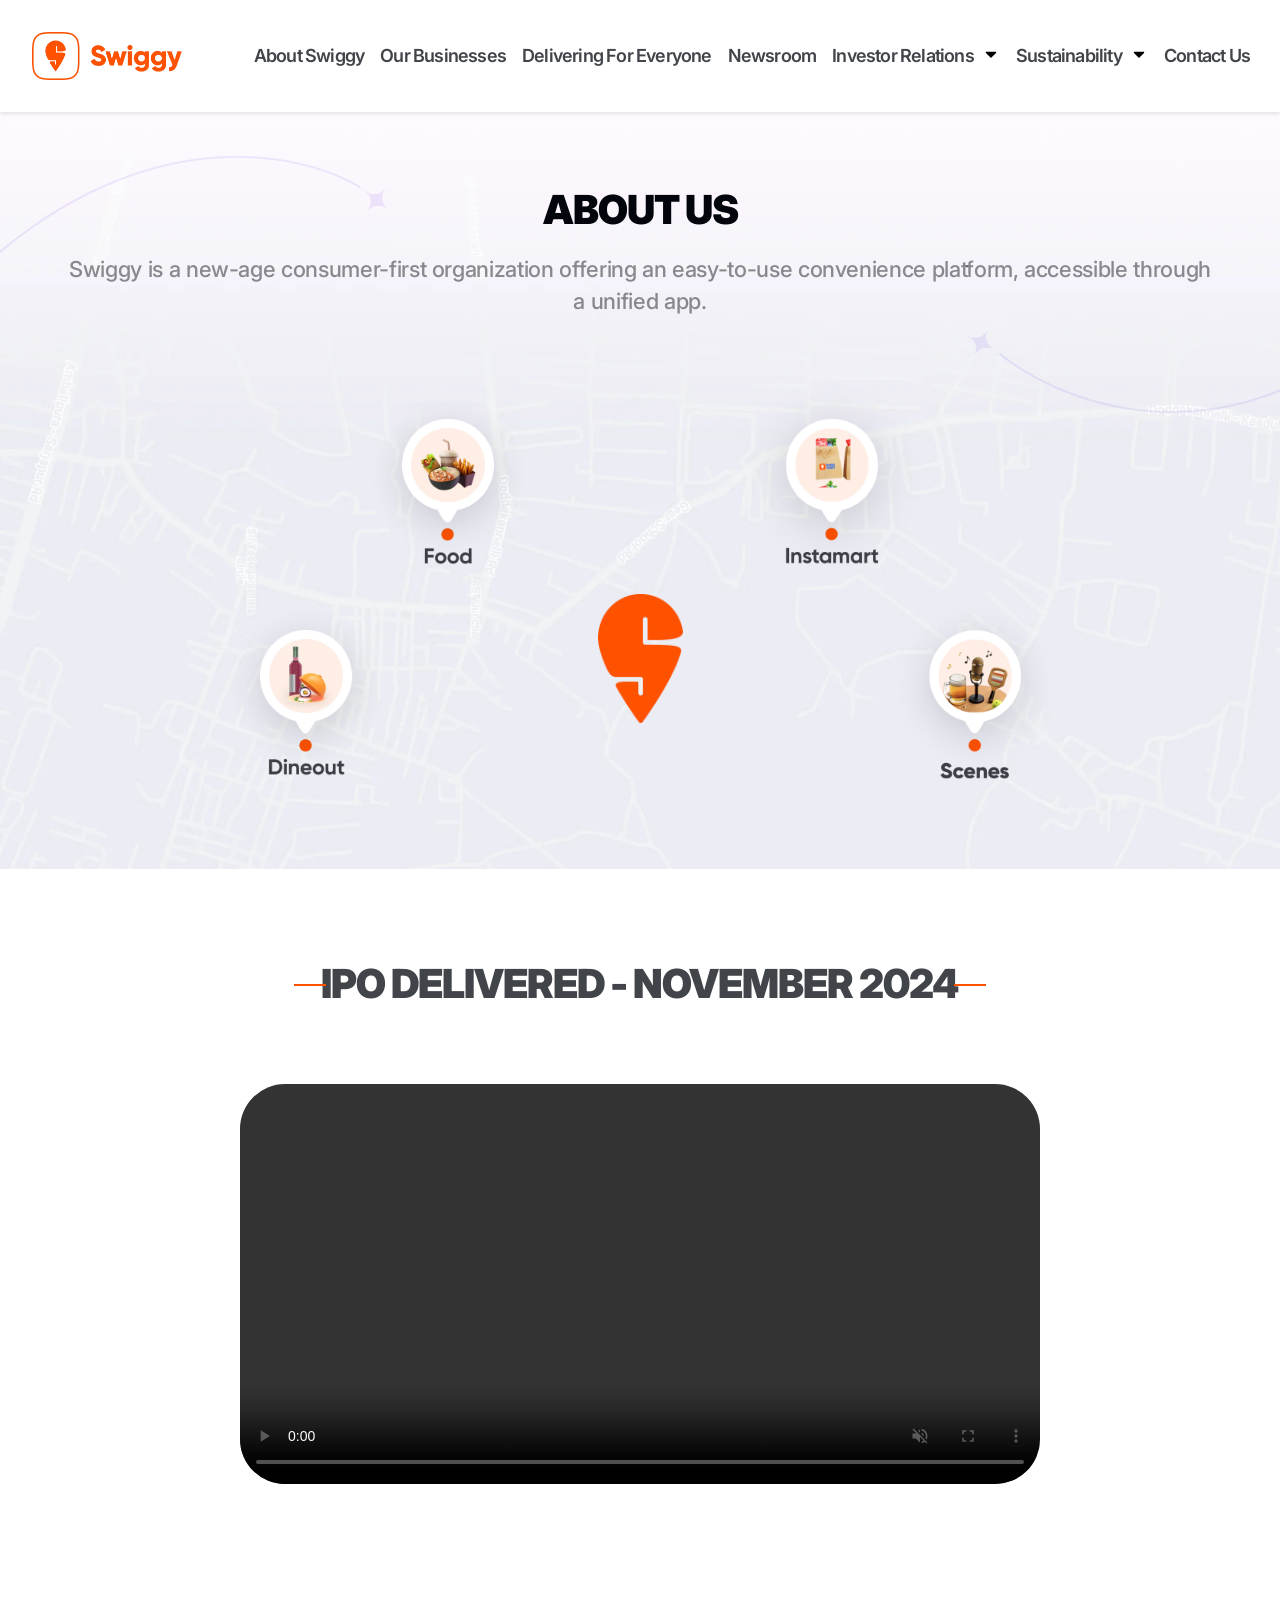
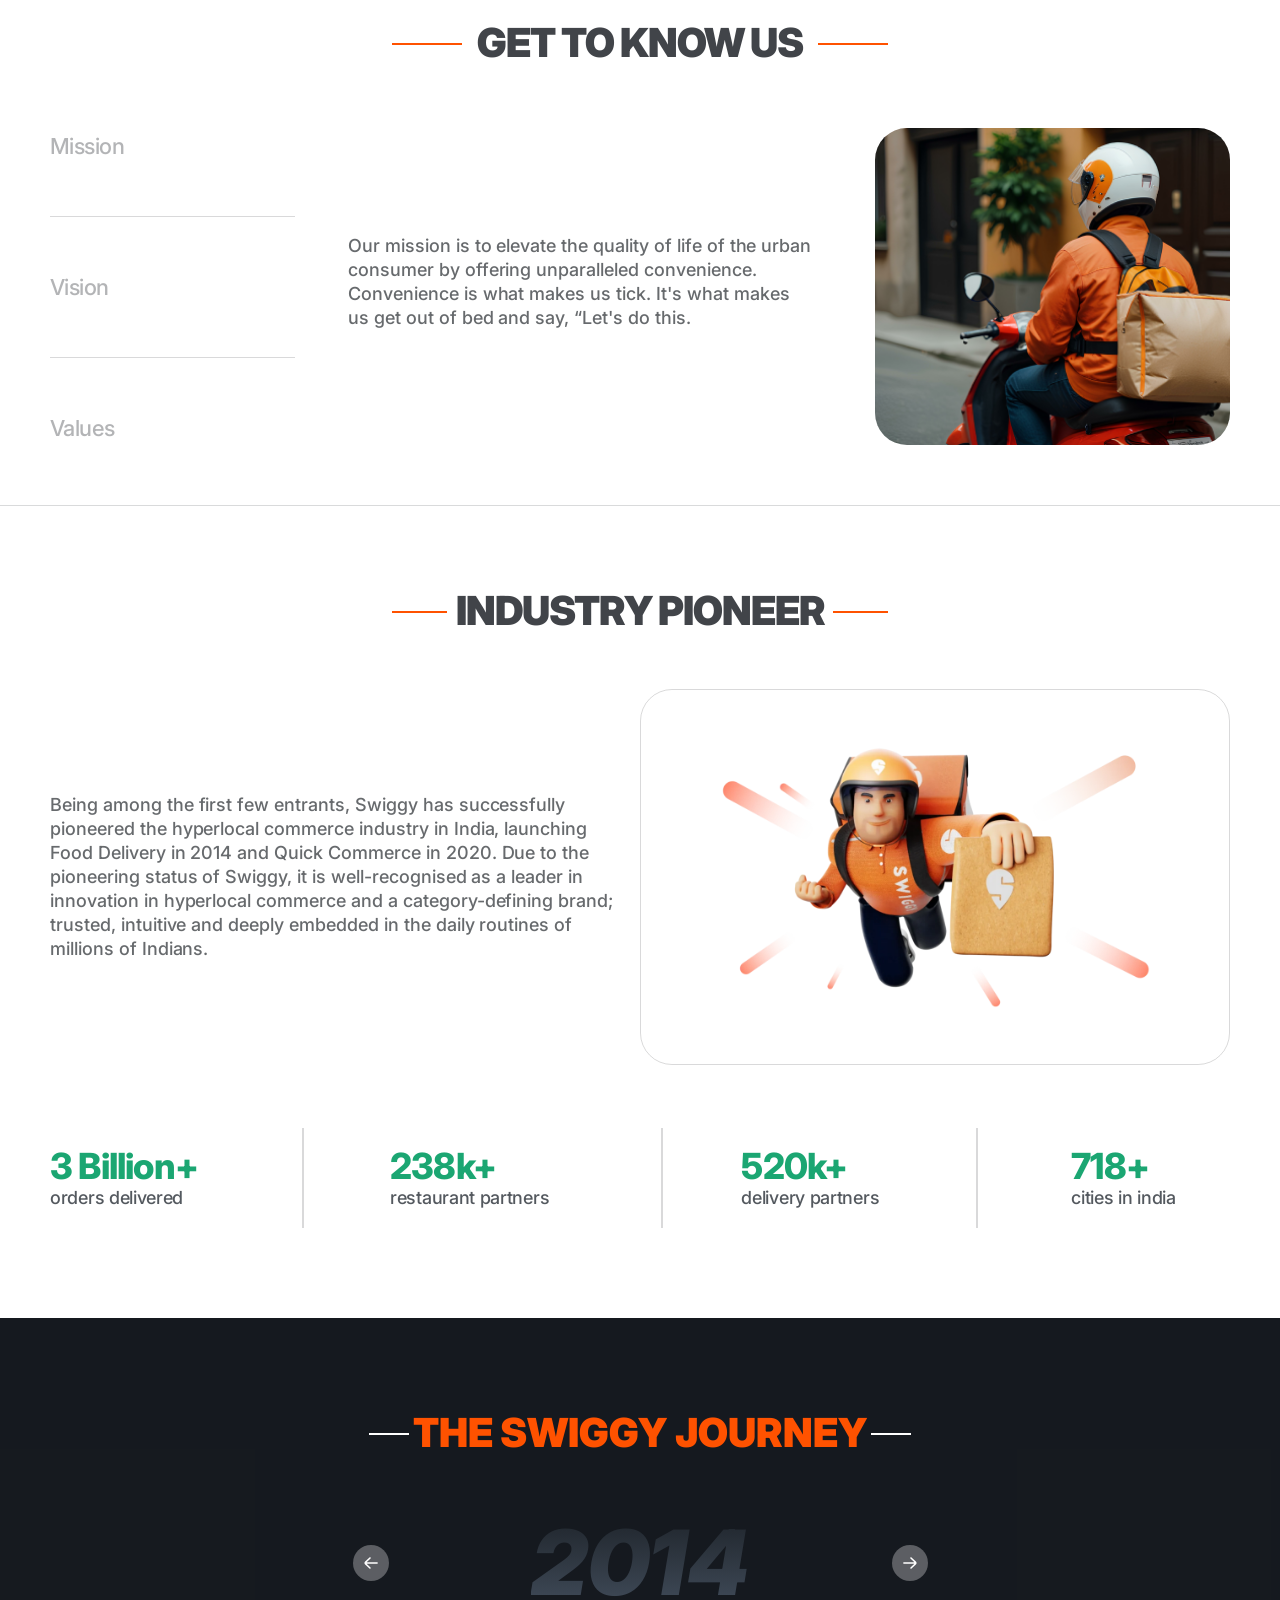
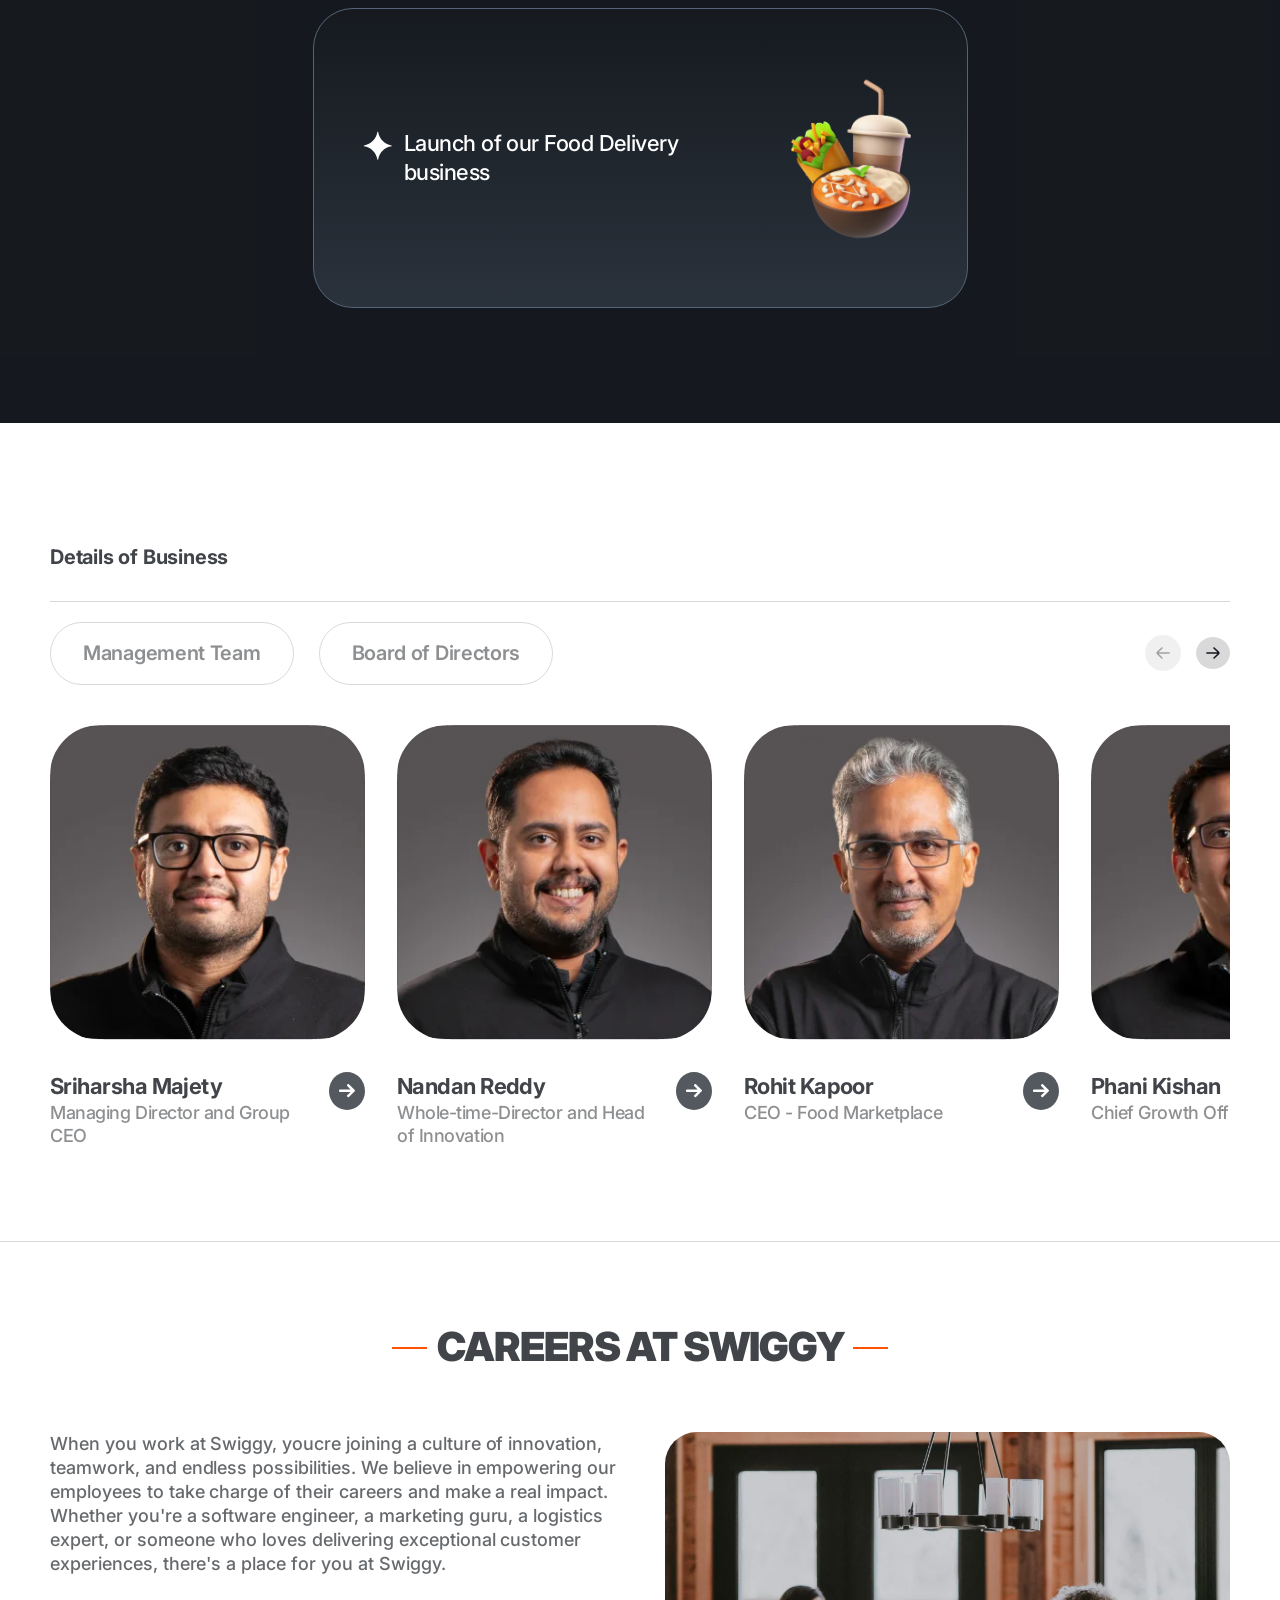
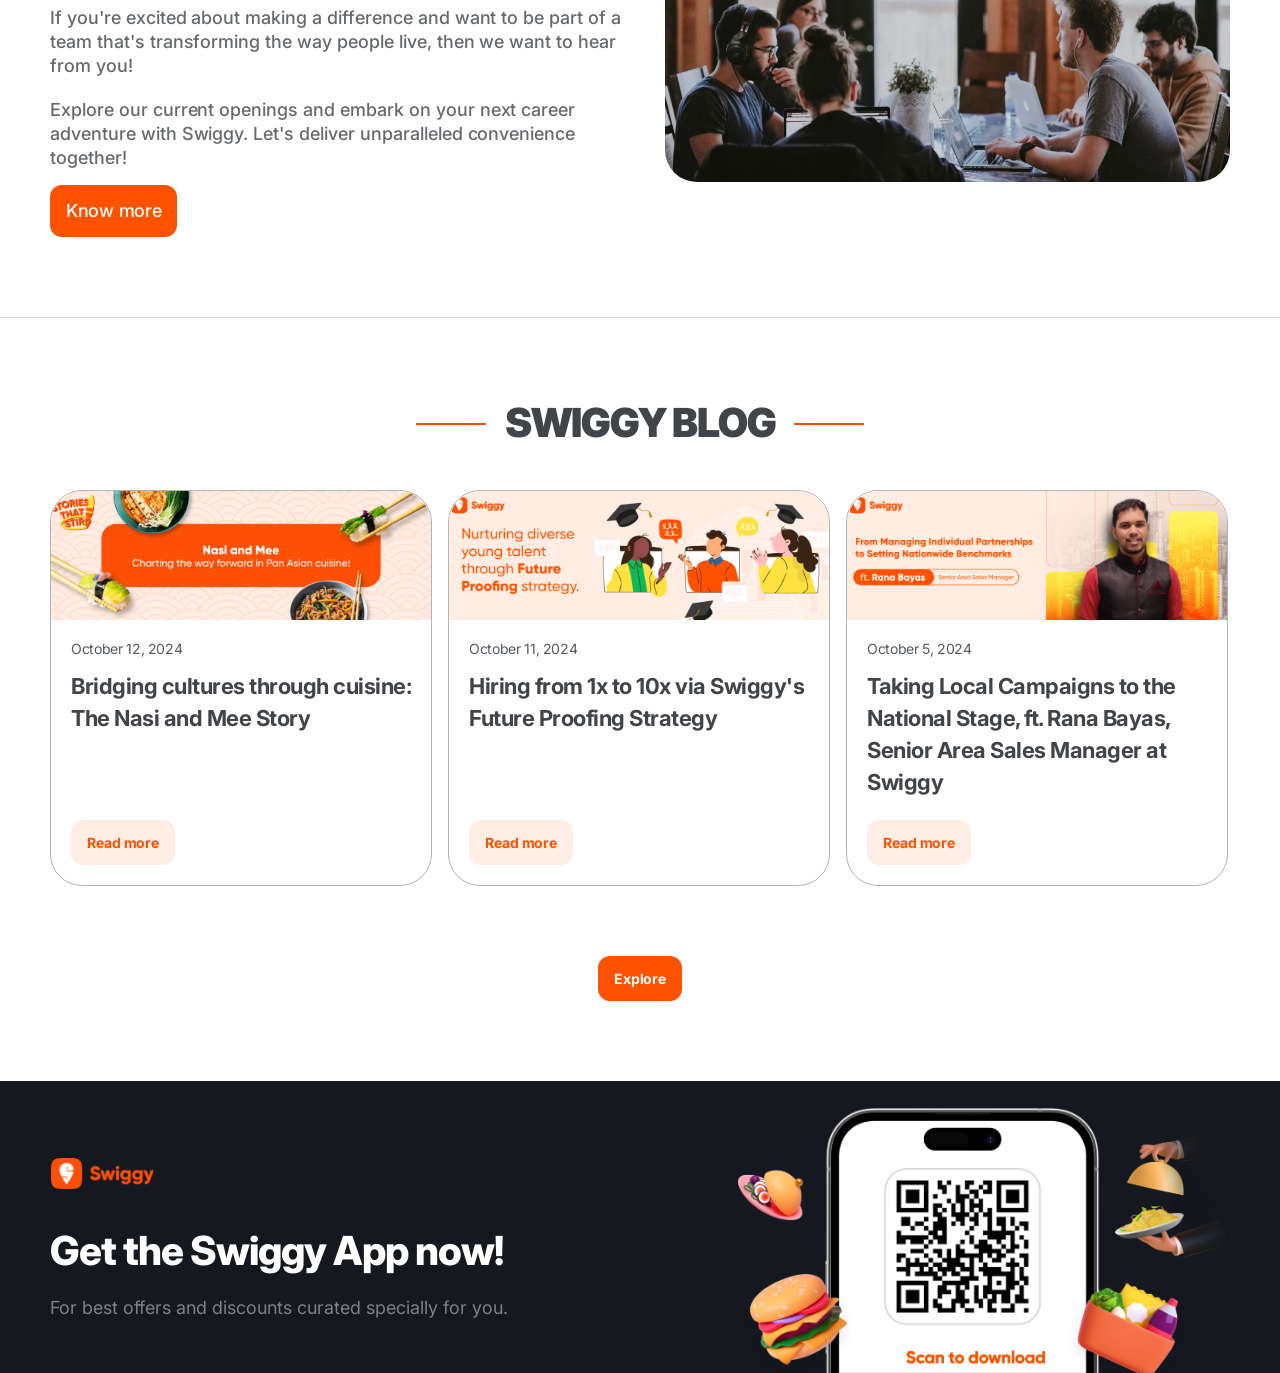
==== commit 00cfe4cc: "Designed another section of about" ====
--- a/index.html
+++ b/index.html
@@ -286,9 +286,127 @@
         <div class="career-wrapper">
             <div class="container">
                 <div class="career-row">
-                    <div class="industry-head">
-                        <h2>industry pioneer</h2>
-                    </div>
+                    <div class="career-head">
+                        <h2>Careers at swiggy</h2>
+                    </div>
+                    <div class="career-content">
+                        <div class="career-text">
+                            <p class="margin-bottom-30">
+                                When you work at Swiggy, youcre joining a culture of innovation, teamwork, and endless possibilities. We believe in empowering our employees to take charge of their careers and make a real impact. Whether you're a software engineer, a marketing guru, a logistics expert, or someone who loves delivering exceptional customer experiences, there's a place for you at Swiggy.
+                            </p>
+                            <p class="margin-bottom-20">
+                                If you're excited about making a difference and want to be part of a team that's transforming the way people live, then we want to hear from you!
+                            </p>
+                            <p class="margin-bottom-15">
+                                Explore our current openings and embark on your next career adventure with Swiggy. Let's deliver unparalleled convenience together!
+                            </p>
+
+                            <a href="javascript:void(0)" class="know-more-btn">Know more</a>
+                        </div>
+                        <div class="career-img">
+                            <img src="assets/images/career-at-swiggy-1024x672.webp" alt="">
+                        </div>
+                    </div>
+                </div>
+            </div>
+        </div>
+
+        <hr class="hr-after-know">
+
+        <div class="blog-wrapper">
+            <div class="container">
+                <div class="blog-row">
+                    <div class="blog-head">
+                        <h2>Swiggy Blog</h2>
+                    </div>
+                    <div class="blog-content">
+                        <!-- post1 -->
+                        <div class="blog-post">
+                            <div class="blog-post-img">
+                                <img src="assets/images/blog1.png" alt="">
+                            </div>
+                            <div class="blog-post-content">
+                                <div class="blog-post-text">
+                                    <p>October 12, 2024</p>
+                                    <h2>Bridging cultures through cuisine: The Nasi and Mee Story</h2>
+                                </div>
+                                <div class="blog-post-button">
+                                    <a href="javascript:void(0)" class="read-more-btn">
+                                        Read more
+                                    </a>
+                                </div>
+                            </div>
+                        </div>
+
+                        <!-- post2 -->
+                         <div class="blog-post">
+                            <div class="blog-post-img">
+                                <img src="assets/images/blog2.png" alt="">
+                            </div>
+                            <div class="blog-post-content">
+                                <div class="blog-post-text">
+                                    <p>October 11, 2024</p>
+                                    <h2>Hiring from 1x to 10x via Swiggy's Future Proofing Strategy</h2>
+                                </div>
+                                <div class="blog-post-button">
+                                    <a href="javascript:void(0)" class="read-more-btn">
+                                        Read more
+                                    </a>
+                                </div>
+                            </div>
+                        </div>
+
+                        <!-- post3 -->
+                         <div class="blog-post">
+                            <div class="blog-post-img">
+                                <img src="assets/images/blog3.png" alt="">
+                            </div>
+                            <div class="blog-post-content">
+                                <div class="blog-post-text">
+                                    <p>October 5, 2024</p>
+                                    <h2>Taking Local Campaigns to the National Stage, ft. Rana Bayas, Senior Area Sales Manager at Swiggy</h2>
+                                </div>
+                                <div class="blog-post-button">
+                                    <a href="javascript:void(0)" class="read-more-btn">
+                                        Read more
+                                    </a>
+                                </div>
+                            </div>
+                        </div>
+
+                    </div>
+                    <div class="blog-btn">
+                        <a href="javascript|:void(0)" class="explore-btn">
+                            Explore
+                        </a>
+                    </div>
+                </div>
+            </div>
+        </div>
+
+        <div class="app-wrapper">
+            <div class="container">
+                <div class="app-row">
+                    <div class="app-content">
+                        <div class="app-content-logo">
+                            <img src="assets/images/Group.png" alt="">
+                        </div>
+                        <div class="app-content-text">
+                            <h2>Get the Swiggy App now!</h2>
+                            <p>For best offers and discounts curated specially for you.</p>
+                        </div>
+                    </div>
+                    <div class="app-img">
+                        <img src="assets/images/app-now-pic-2.webp" alt="">
+                    </div>
+                </div>
+            </div>
+        </div>
+
+        <div class="touch-wrapper">
+            <div class="container">
+                <div class="touch-row">
+                    
                 </div>
             </div>
         </div>
--- a/assets/style.css
+++ b/assets/style.css
@@ -643,10 +643,6 @@
 }
 
 /* teams */
-
-.team-wrapper {
-    padding-top: 80px;
-}
 
 .team-row {
     padding: 80px 0 62px 0;
@@ -809,4 +805,307 @@
 
 .team-content{
     flex-shrink: 0;
+}
+
+/* careers */
+
+.career-row{
+    padding-block: 80px;
+}
+
+.career-head h2{
+    font-size: 40px;
+    font-weight: 900;
+    text-transform: uppercase;
+    line-height: 50px;
+    letter-spacing: -1px;
+    color: #02060CBF;
+    text-align: center;
+    position: relative;
+}
+
+.career-head h2:before {
+    content: "";
+    position: absolute;
+    top: 50%;
+    bottom: 0;
+    width: 35px;
+    height: 2px;
+    background: #FF5200;
+    left: 29%;
+}
+
+.career-head h2:after {
+    content: "";
+    position: absolute;
+    top: 50%;
+    bottom: 0;
+    width: 35px;
+    height: 2px;
+    background: #FF5200;
+    right: 29%;
+}
+
+.career-text p {
+    font-size: 18px;
+    font-weight: 500;
+    line-height: 24px;
+    letter-spacing: -0.03px;
+    color: #02060C99;
+}
+
+
+.career-img {
+    overflow: hidden;
+    max-width: 565px;
+    aspect-ratio: 565 / 350;
+    width: 100%;
+    border-radius: 32px;
+    position: relative;
+}
+
+.career-img img {
+    width: 100%;
+    height: 100%;
+    object-fit: cover;
+    transition: 0.2s ease-in-out;
+    display: block;
+}
+
+.career-img:hover img{
+    transform: scale(1.07);
+}
+
+.career-content {
+    display: flex;
+    align-items: flex-start;
+    justify-content: space-between;
+    width: 100%;
+    padding-top: 60px;
+}
+
+.career-text, .career-img{
+    width: 50%;
+}
+
+.margin-bottom-30{
+    margin-bottom: 30px;
+}
+
+.margin-bottom-20{
+    margin-bottom: 20px;
+}
+
+.margin-bottom-15{
+    margin-bottom: 15px;
+}
+
+.know-more-btn {
+    font-size: 18px;
+    font-weight: 500;
+    line-height: 24px;
+    letter-spacing: -0.3px;
+    color: #FFF;
+    background-color: #ff5200;
+    padding: 14px 16px;
+    border-radius: 12px;
+    display: inline-block;
+}
+
+/* blog */
+
+.blog-row{
+    padding-block: 80px;
+}
+
+.blog-head h2{
+    font-size: 40px;
+    font-weight: 900;
+    text-transform: uppercase;
+    line-height: 50px;
+    letter-spacing: -1px;
+    color: #02060CBF;
+    text-align: center;
+    position: relative;
+}
+
+.blog-head h2:before {
+    content: "";
+    position: absolute;
+    top: 50%;
+    bottom: 0;
+    width: 70px;
+    height: 2px;
+    background: #FF5200;
+    left: 31%;
+}
+
+.blog-head h2:after {
+    content: "";
+    position: absolute;
+    top: 50%;
+    bottom: 0;
+    width: 70px;
+    height: 2px;
+    background: #FF5200;
+    right: 31%;
+}
+
+.blog-post {
+    max-width: 382px;
+    width: 100%;
+    min-height: 395px;
+    border: 1px solid #02060C4D;
+    border-radius: 32px;
+}
+
+.blog-post-img {
+    overflow: hidden;
+    aspect-ratio: 382 / 130;
+    width: 100%;
+    max-width: 382px;
+    border-radius: 32px 32px 0 0;
+    position: relative;
+}
+
+.blog-post-img img {
+    width: 100%;    
+    height: 100%;
+    object-fit: cover;
+    transition: 0.2s ease-in-out;
+    display: block;
+}
+
+.blog-post-img:hover img{
+    transform: scale(1.07);
+}
+
+.blog-post-text p{
+    font-size: 14px;
+    font-weight: 400;
+    line-height: 18px;
+    letter-spacing: -0.35px;
+    color: #54595F;
+    margin-bottom: 12px;
+}
+
+.blog-post-text h2{
+    font-size: 22px;
+    font-weight: 700;
+    line-height: 32px;
+    letter-spacing: -0.5px;
+    color: #02060CBF;
+}
+
+.read-more-btn{
+    color: #FF5200;
+    background-color: #ffeee5;
+    padding: 14px 16px;
+    font-size: 14px;
+    font-weight: 700;
+    line-height: 17px;
+    letter-spacing: -0.1px;
+    border-radius: 12px;
+    display: inline-block;
+}
+
+.blog-post-content {
+    padding: 20px;
+    display: grid;
+    min-height: 265px;
+}
+
+.blog-post-text {
+    align-self: start;
+    justify-self: start;
+}
+
+.blog-post-button {
+    align-self: end;
+    justify-self: start;
+}
+
+.blog-content {
+    padding-block: 42px;
+    display: flex;
+    align-items: center;
+    grid-gap: 16px;
+}
+
+.explore-btn{
+    font-size: 14px;
+    font-weight: 700;
+    line-height: 17px;
+    letter-spacing: -0.1px;
+    padding: 14px 16px;
+    border-radius: 12px;
+    background-color: #FF5200;
+    color: #FFF;
+    display: inline-block;
+}
+
+.blog-btn {
+    margin-top: 28px;
+    text-align: center;
+}
+
+/* app */
+
+.app-wrapper{
+    background-color: #02060CEB;
+}
+
+.app-img {
+    aspect-ratio: 492 / 265;
+    max-width: 492px;
+    width: 100%;
+}
+
+.app-img img{
+    height: 100%;
+    width: 100%;
+}
+
+.app-content-logo {
+    aspect-ratio: 105 / 31;
+    max-width: 105px;
+    width: 100%;
+}
+
+.app-content-logo img{
+    height: 100%;
+    width: 100%;
+    object-fit: contain;
+}
+
+.app-content-text h2{
+    font-size: 40px;
+    font-weight: 800;
+    line-height: 54px;
+    letter-spacing: -1px;
+    color: #FFFFFF;
+}
+
+.app-content-text p{
+    font-size: 18px;
+    font-weight: 400;
+    line-height: 30px;
+    color: #FFFFFF73;
+}
+
+.app-row {
+    display: flex;
+    align-items: center;
+    justify-content: space-between;
+    padding-top: 27px;
+}
+
+.app-content {
+    display: grid;
+    grid-gap: 35px;
+}
+
+.app-content-text {
+    display: grid;
+    grid-gap: 15px;
 }
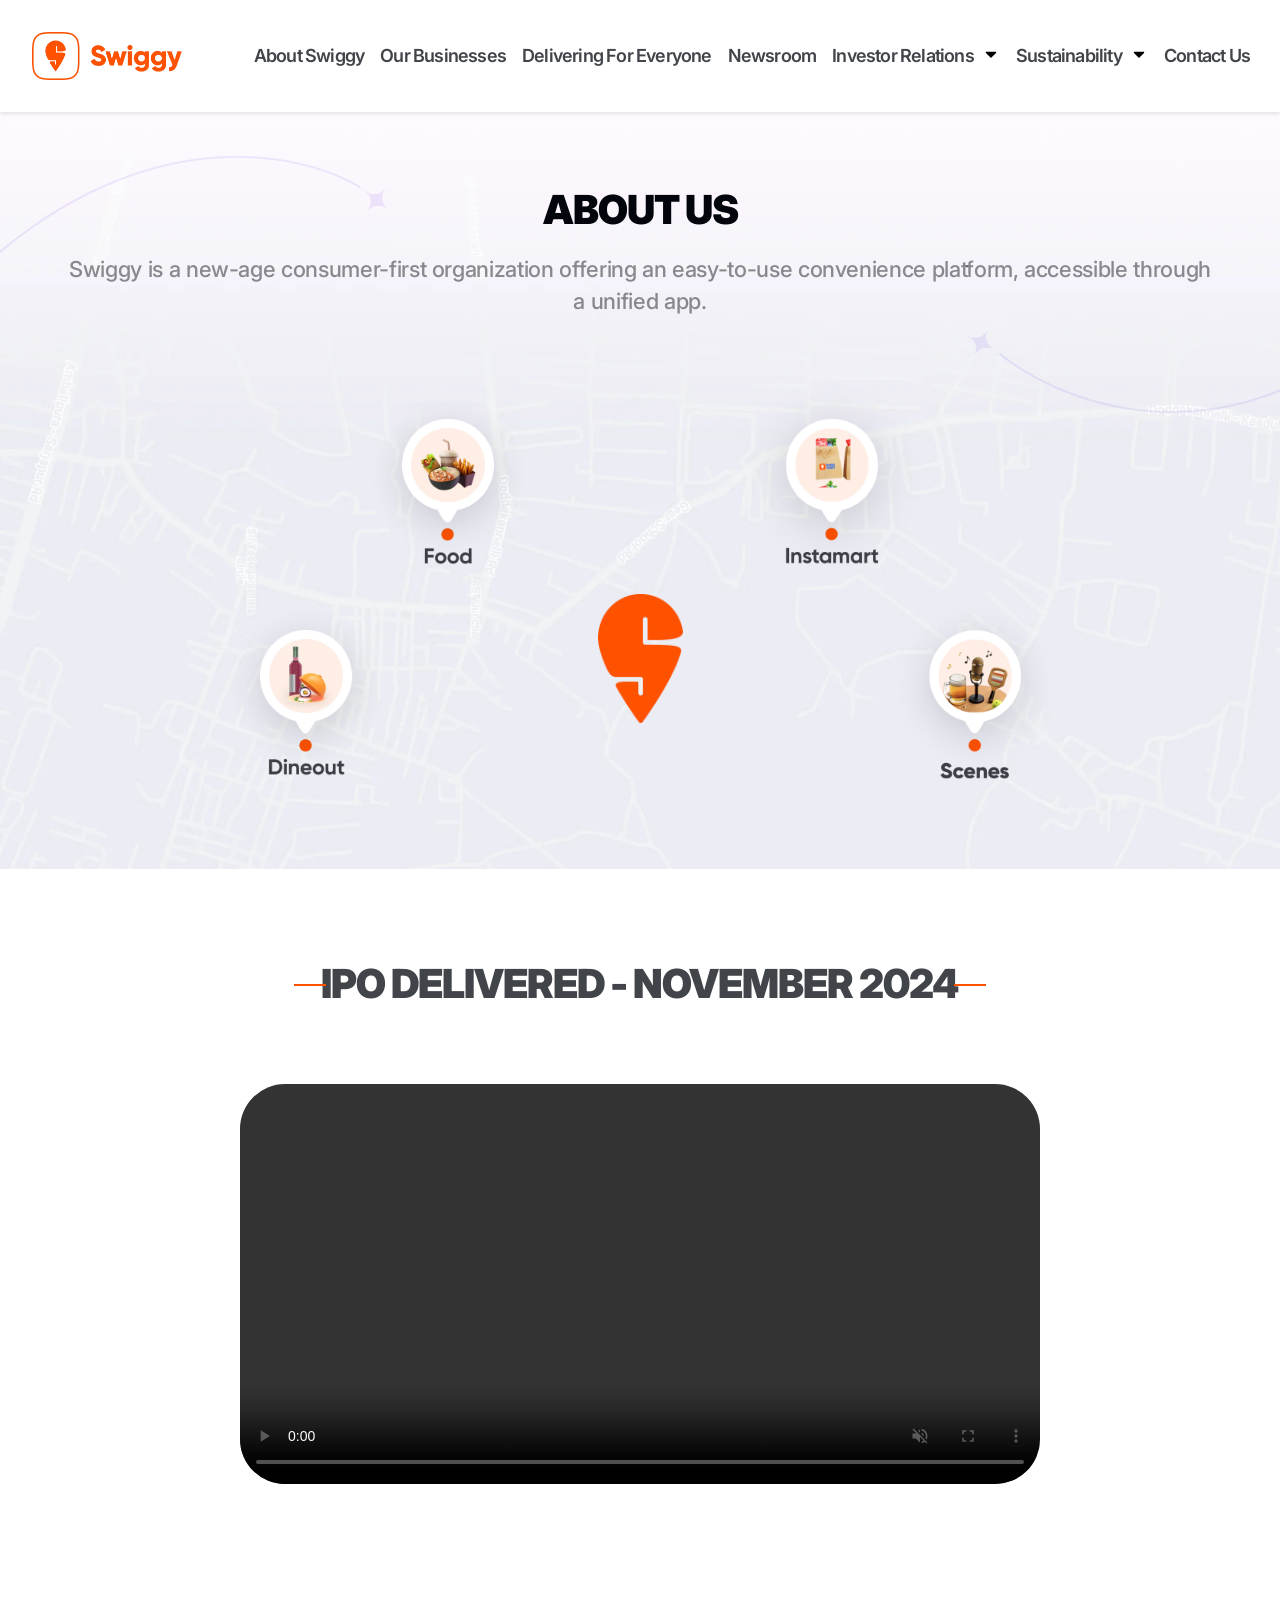
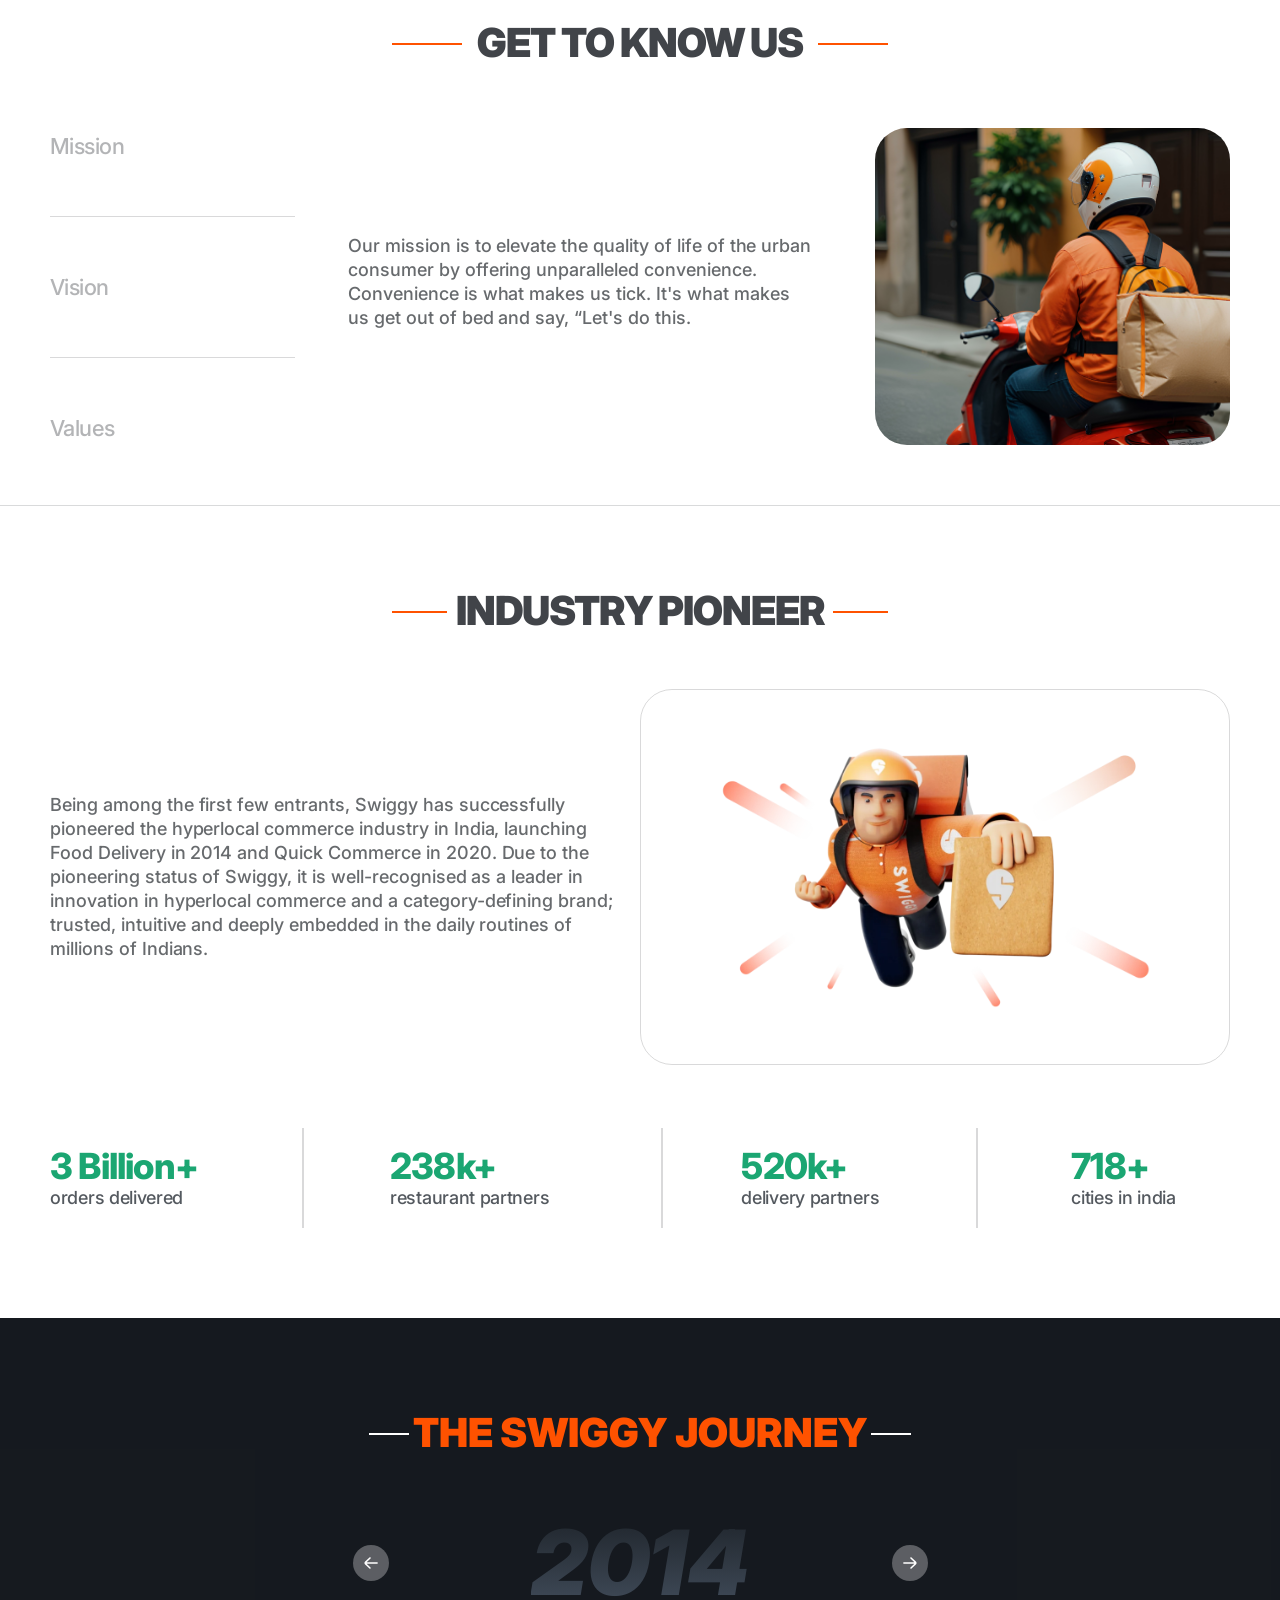
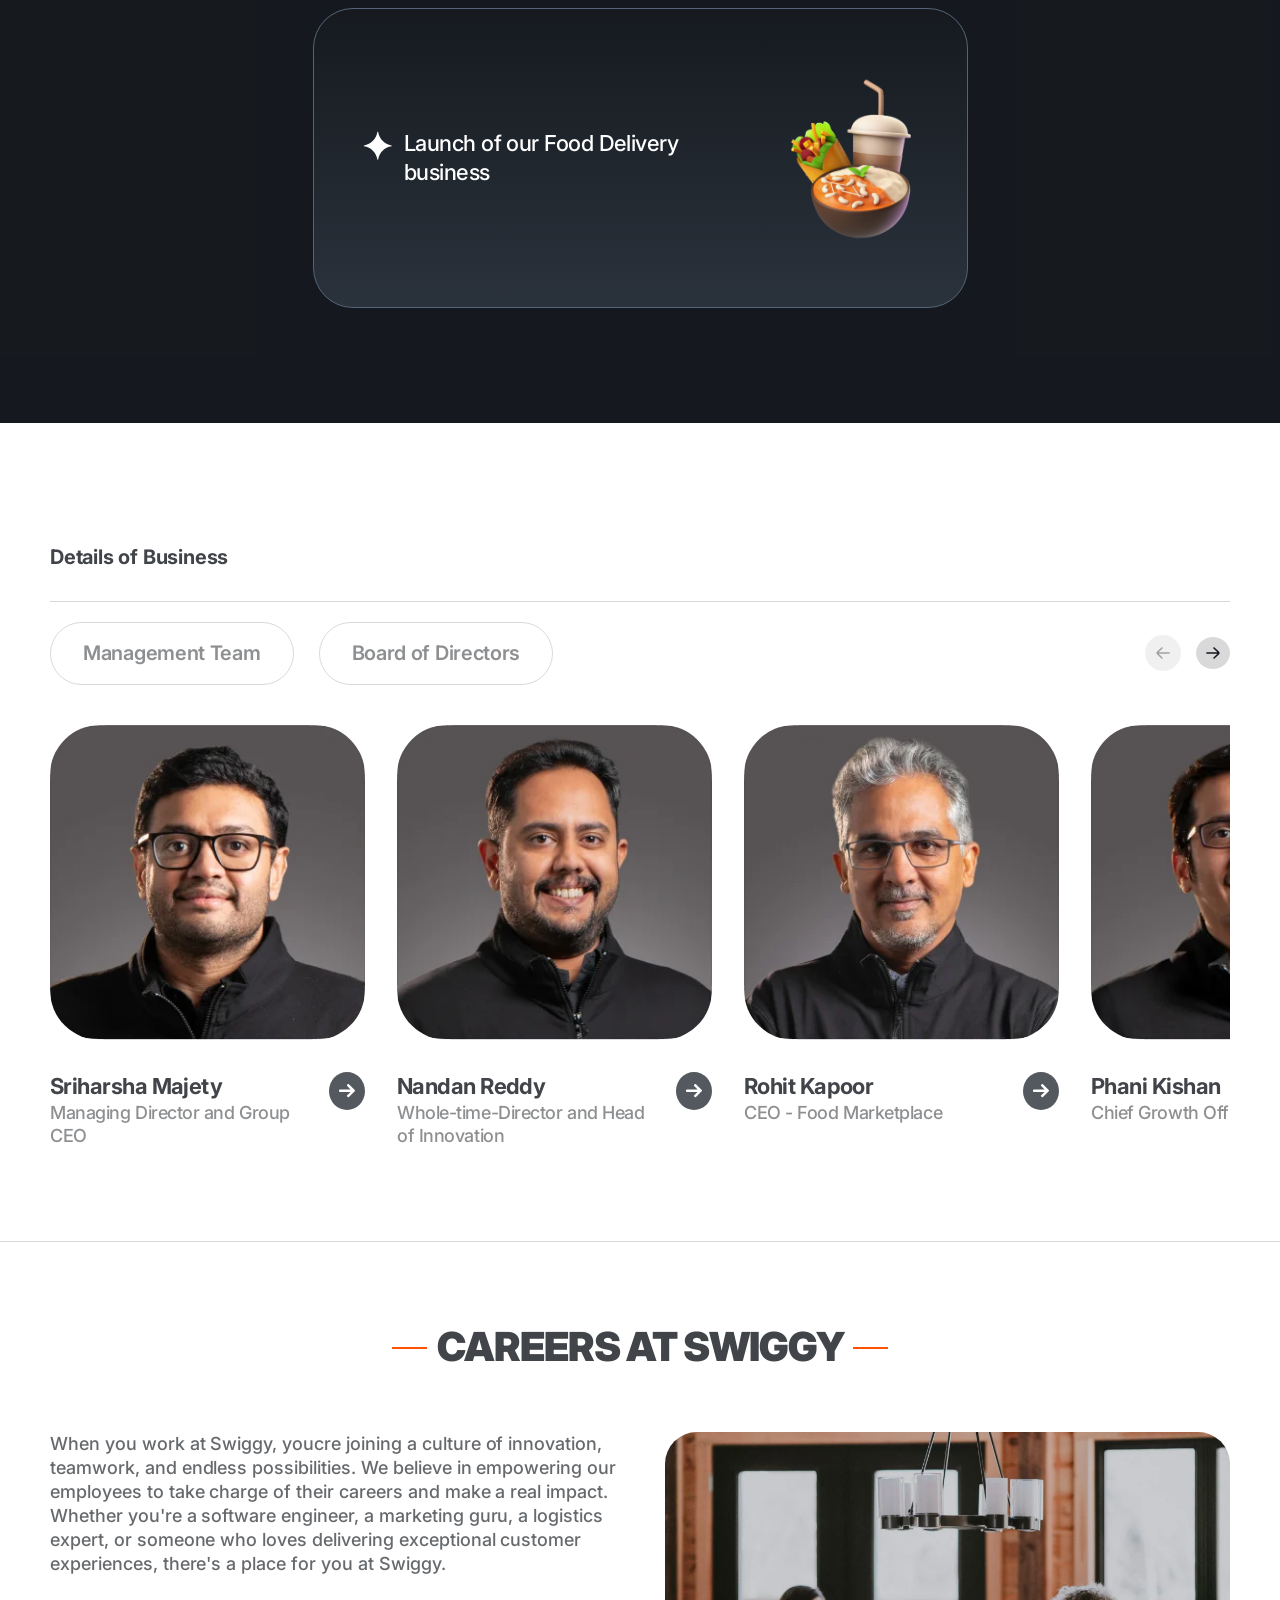
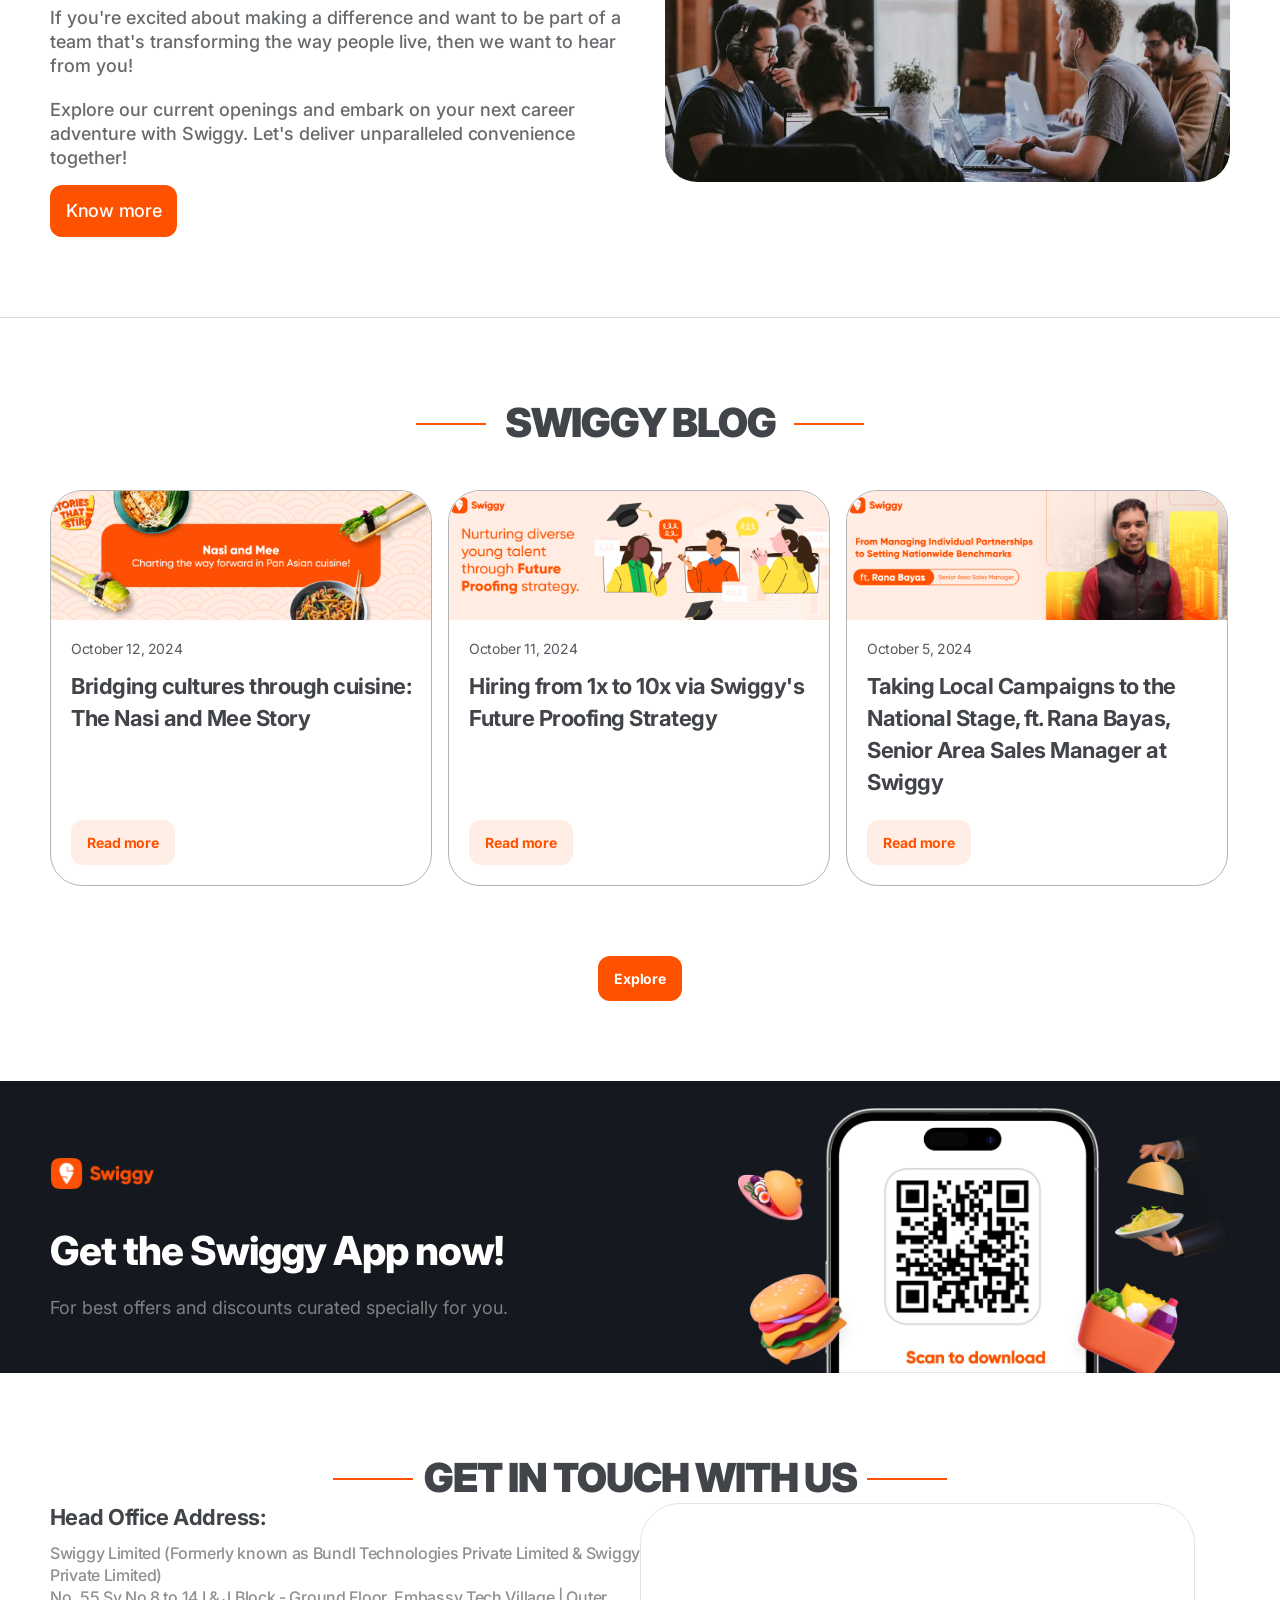
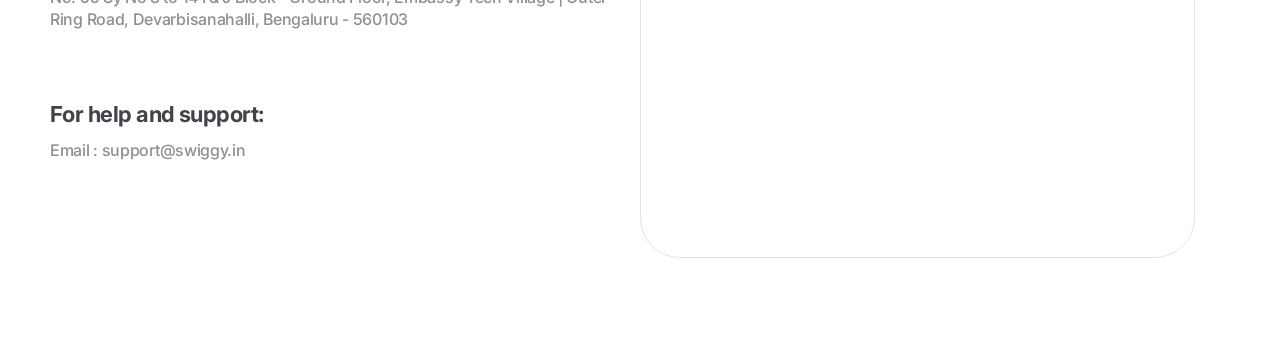
==== commit 9609acc4: "main branch code 26th feb" ====
--- a/index.html
+++ b/index.html
@@ -406,7 +406,38 @@
         <div class="touch-wrapper">
             <div class="container">
                 <div class="touch-row">
-                    
+                    <div class="touch-head">
+                        <h2>get in touch with us</h2>
+                    </div>
+                    <div class="touch-content">
+                        <div class="touch-text">
+                            <div class="touch-sub-text">
+                                <h2>
+                                    Head Office Address:
+                                </h2>
+                                <p>
+                                    Swiggy Limited  (Formerly known as Bundl Technologies Private Limited & Swiggy Private Limited)
+                                </p>
+                                <p>
+                                    No. 55 Sy No 8 to 14 I & J Block - Ground Floor, Embassy Tech Village | Outer Ring Road, Devarbisanahalli,  Bengaluru - 560103
+                                </p>
+                            </div>
+                            <div class="touch-sub-text">
+                                <h2>
+                                    For help and support:
+                                </h2>
+                                <p>
+                                    Email : <a href="javascript:void(0)" class="email">support@swiggy.in</a>
+                                </p>
+                            </div>
+                        </div>
+                        <div class="touch-map">
+                            <div class="map">
+                                <iframe src="https://www.google.com/maps/embed?pb=!1m18!1m12!1m3!1d3888.673847950907!2d77.6903611738095!3d12.928671815820556!2m3!1f0!2f0!3f0!3m2!1i1024!2i768!4f13.1!3m3!1m2!1s0x3bae13d0c47c7ad9%3A0x96b90ab7aae4436b!2sSwiggy%20HO!5e0!3m2!1sen!2sin!4v1772086668188!5m2!1sen!2sin" style="border:0;" allowfullscreen="" loading="lazy" referrerpolicy="no-referrer-when-downgrade"></iframe>
+                            </div>
+                        </div>
+                    </div>
+
                 </div>
             </div>
         </div>
--- a/assets/style.css
+++ b/assets/style.css
@@ -1108,4 +1108,96 @@
 .app-content-text {
     display: grid;
     grid-gap: 15px;
+}
+
+/* touch */
+
+
+.touch-head h2{
+    font-size: 40px;
+    font-weight: 900;
+    text-transform: uppercase;
+    line-height: 50px;
+    letter-spacing: -1px;
+    color: #02060CBF;
+    text-align: center;
+    position: relative;
+}
+
+.touch-head h2:before {
+    content: "";
+    position: absolute;
+    top: 50%;
+    bottom: 0;
+    width: 80px;
+    height: 2px;
+    background: #FF5200;
+    left: 24%;
+}
+
+.touch-head h2:after {
+    content: "";
+    position: absolute;
+    top: 50%;
+    bottom: 0;
+    width: 80px;
+    height: 2px;
+    background: #FF5200;
+    right: 24%;
+}
+
+.touch-sub-text h2{
+    font-size: 22px;
+    font-weight: 700;
+    line-height: 29px;
+    letter-spacing: -0.55px;
+    color: #02060CBF;
+    margin-bottom: 10px;
+}
+
+.touch-sub-text p{
+    font-size: 16px;
+    font-weight: 500;
+    line-height: 22px;
+    letter-spacing: -0.3px;
+    color: #02060C73;
+}
+
+.email{
+    color: #02060c73;
+}
+
+.touch-row {
+    padding-block: 80px;
+}
+
+.touch-content {
+    display: flex;
+    align-items: flex-start;
+    justify-content: space-between;
+}
+
+.touch-text {
+    display: grid;
+    grid-gap: 70px;
+}
+
+.map iframe {
+    border-radius: 40px;
+    height: 100%;
+    width: 100%;
+}
+
+.map {
+    aspect-ratio: 555 / 355;
+    max-width: 555px;
+    width: 100%;
+    position: relative;
+    overflow: hidden;
+    border: 1px solid rgb(229, 227, 223);
+    border-radius: 40px;
+}
+
+.touch-map, .touch-text{
+    width: 50%;
 }
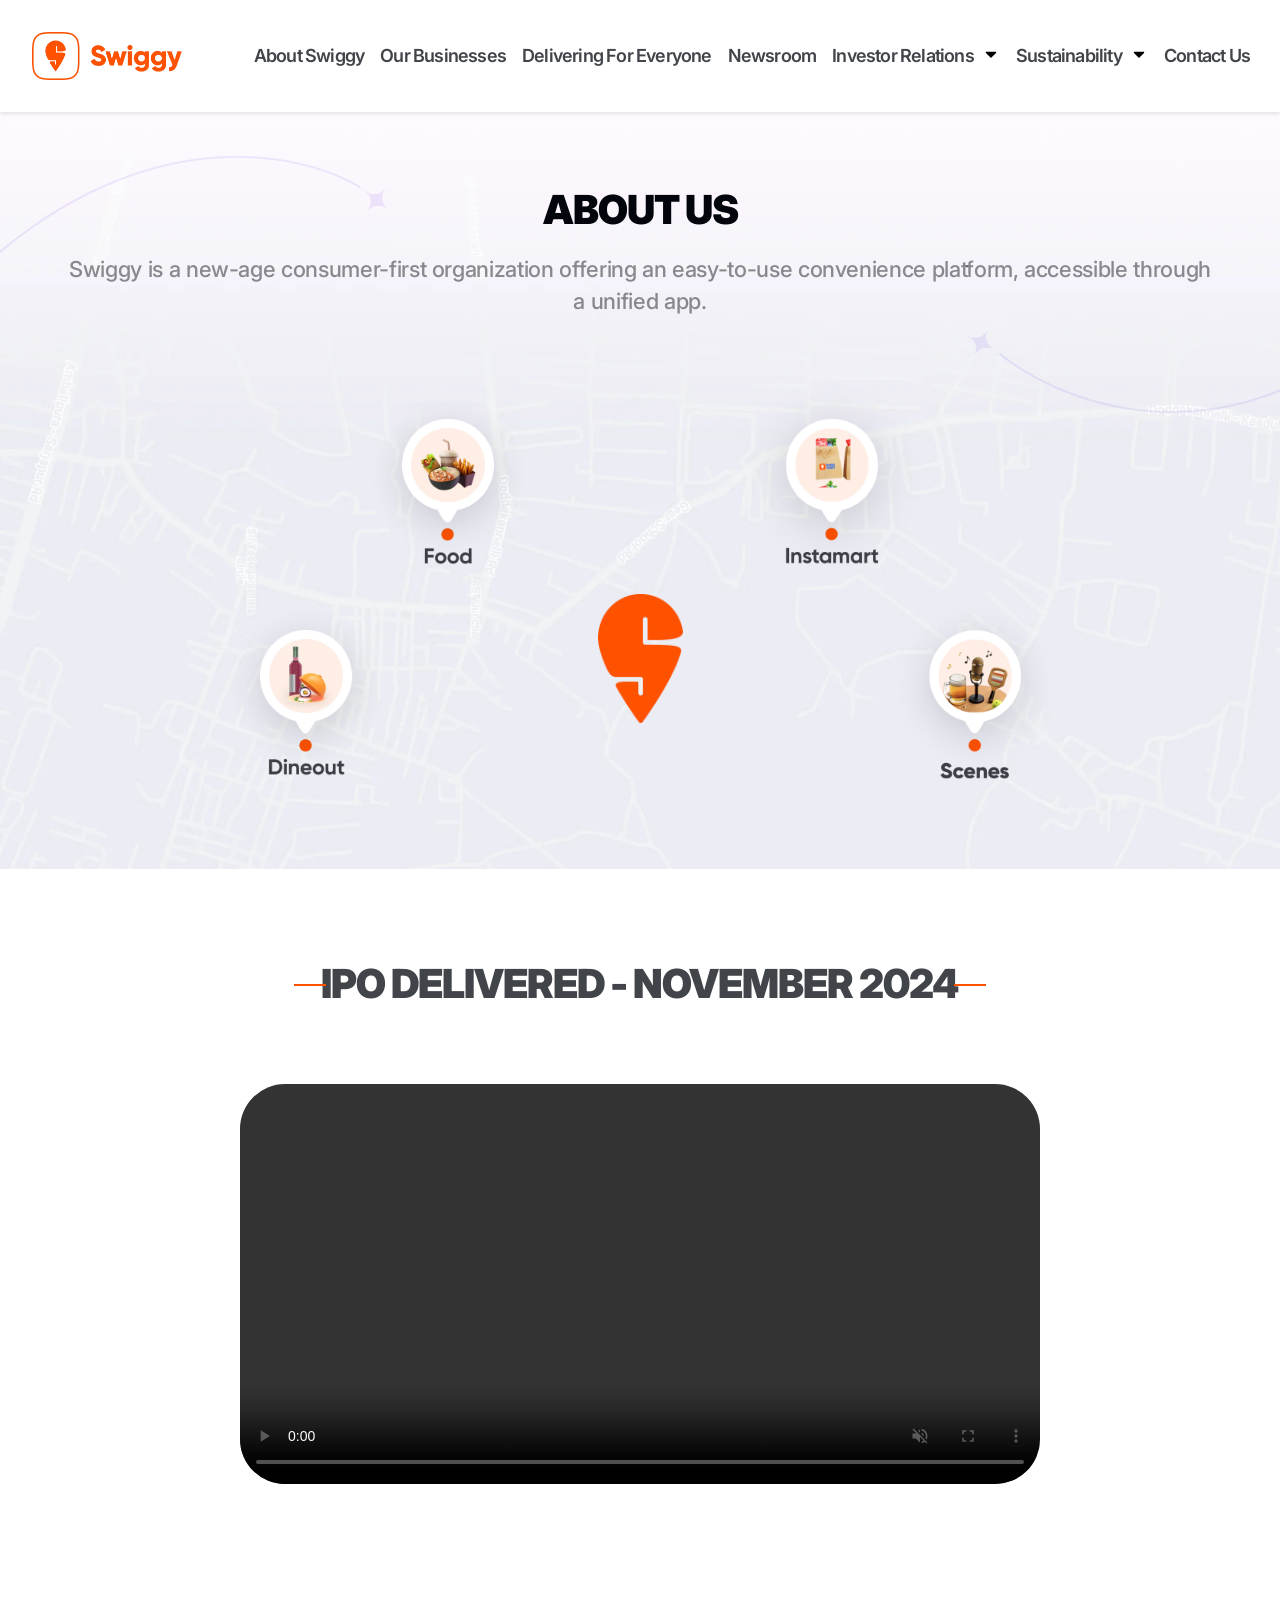
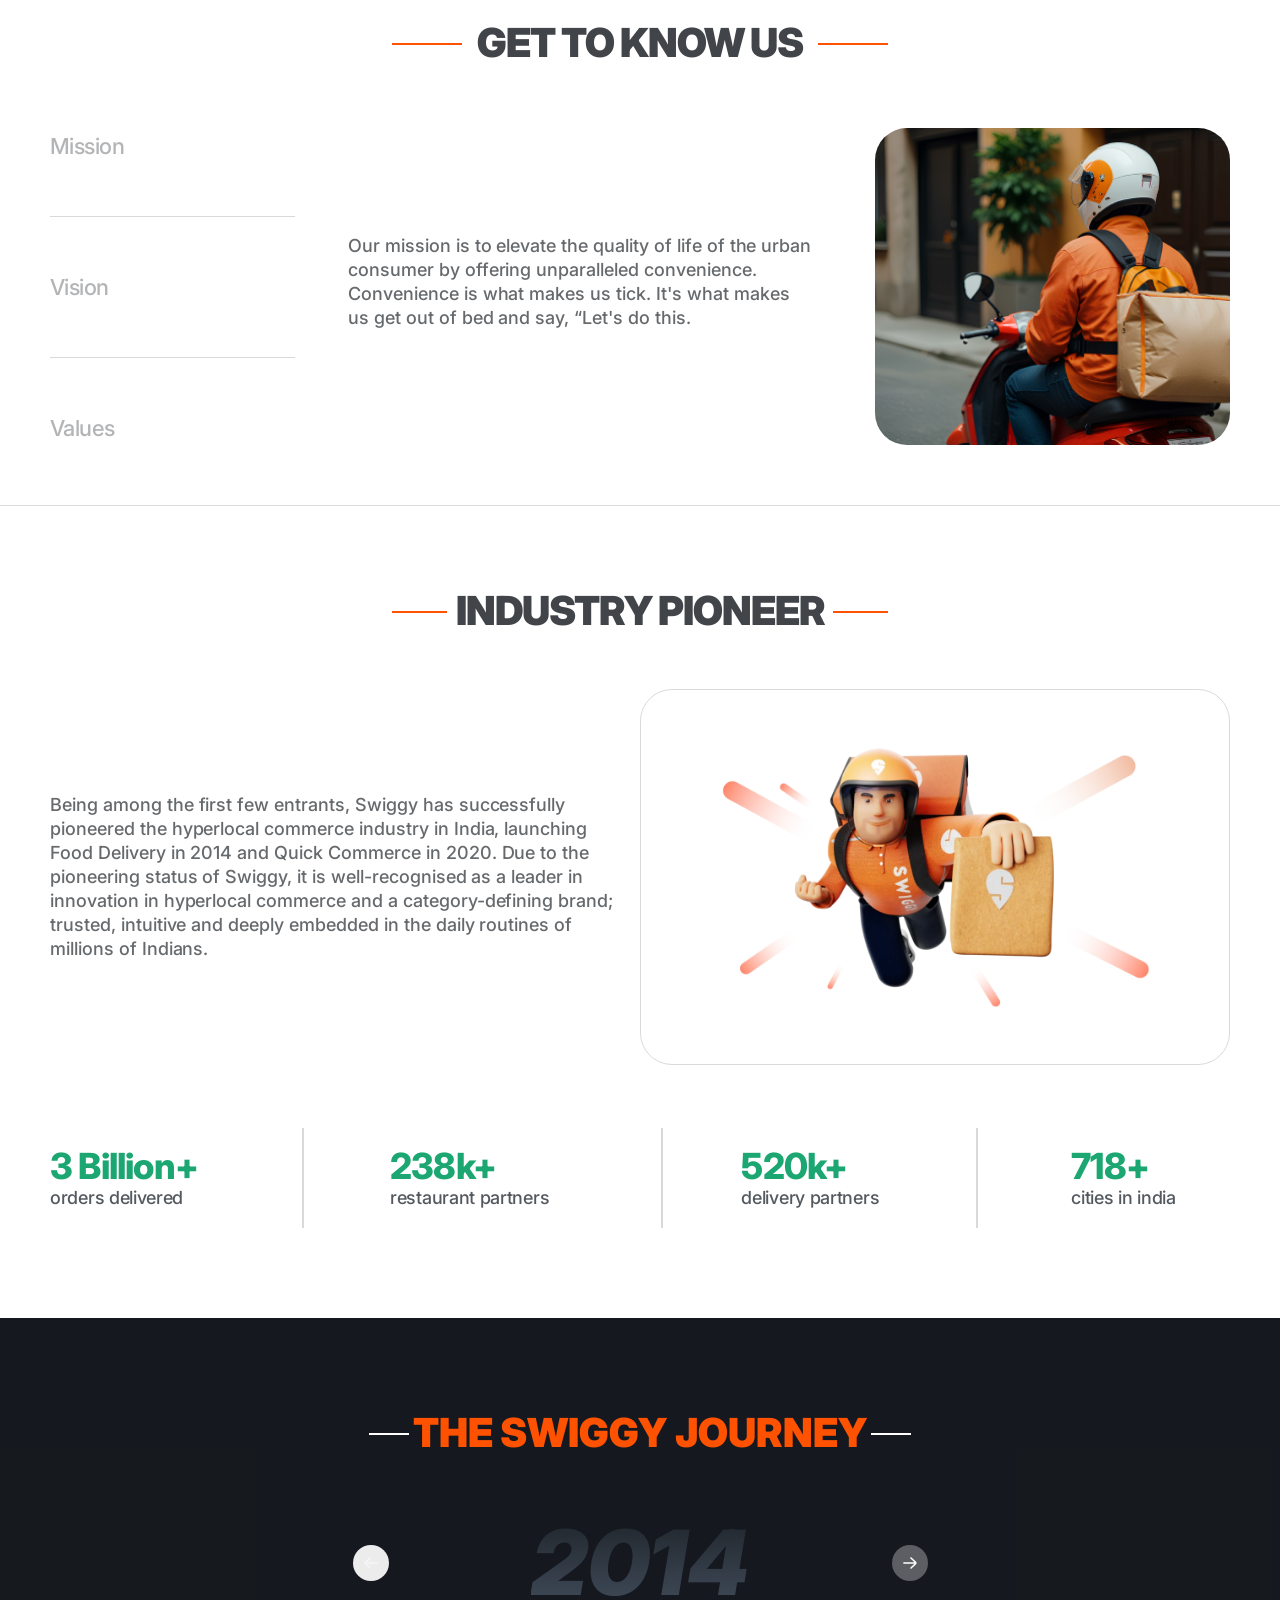
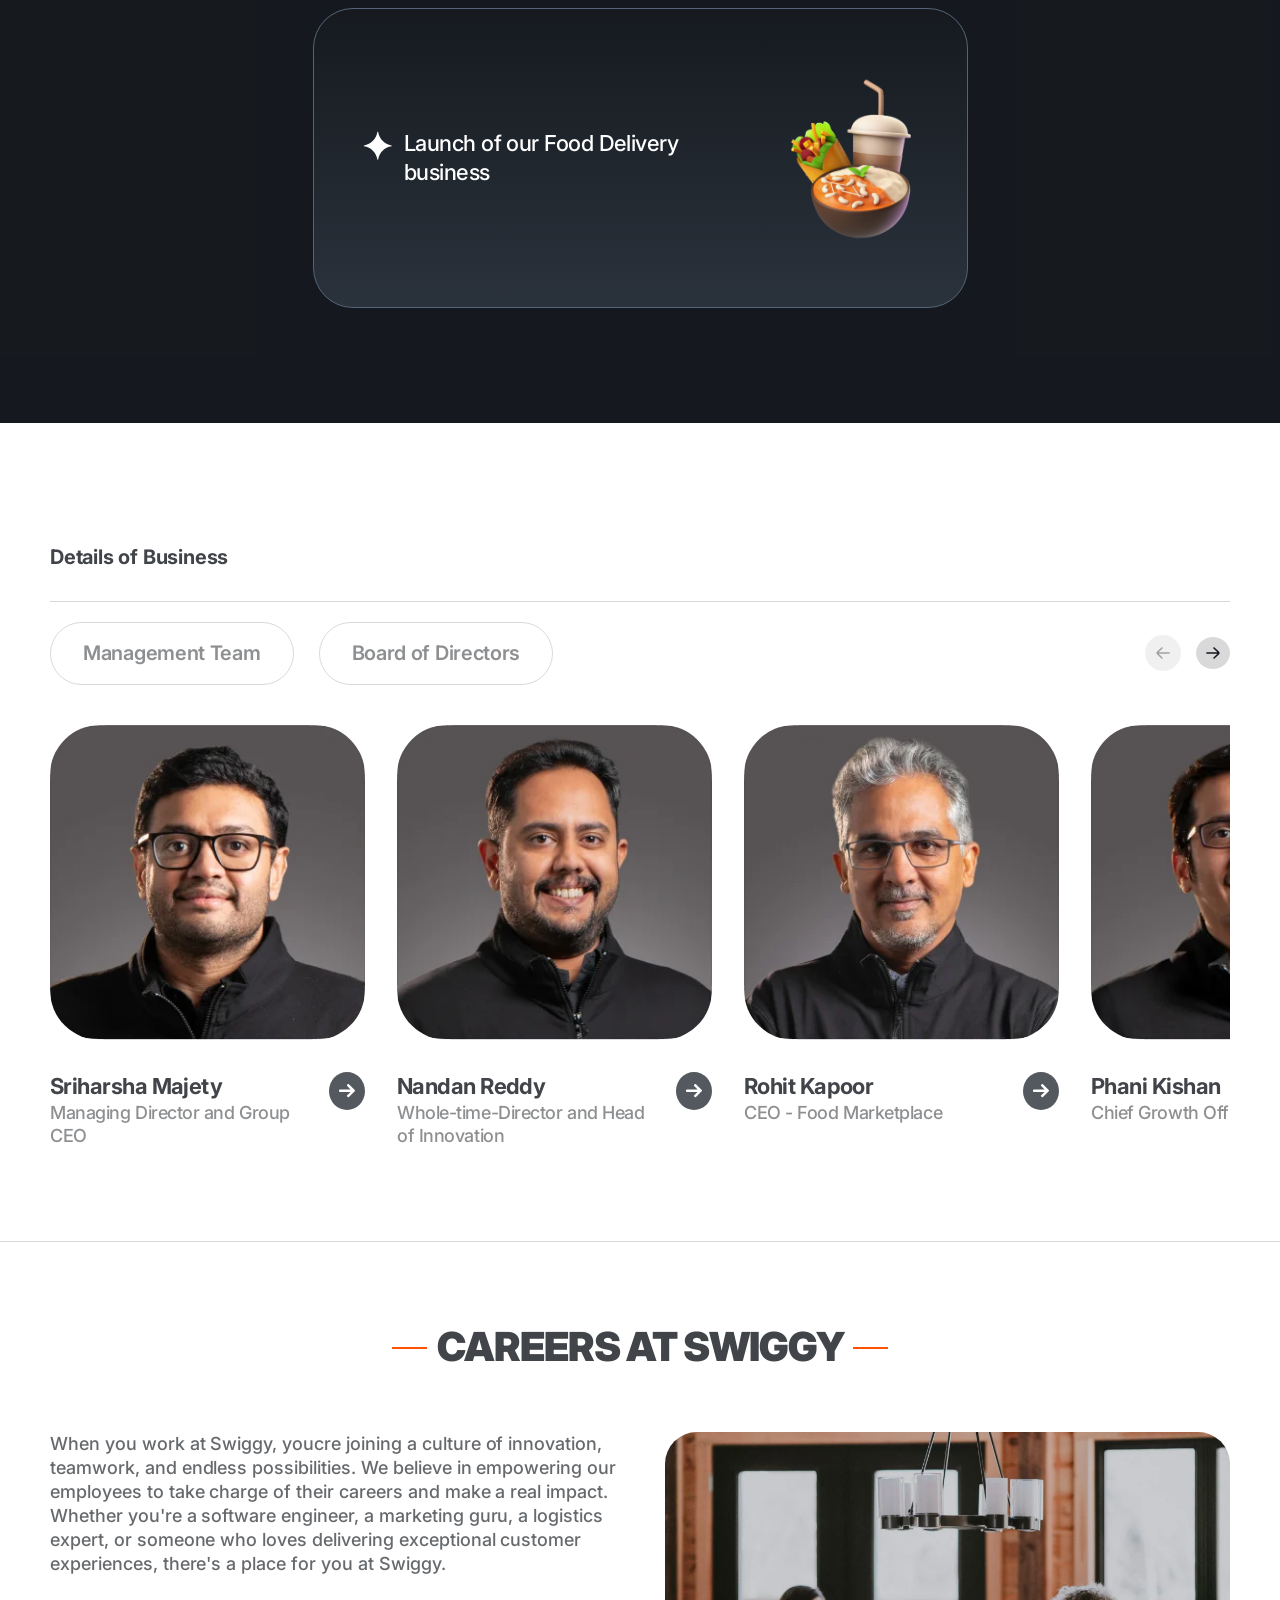
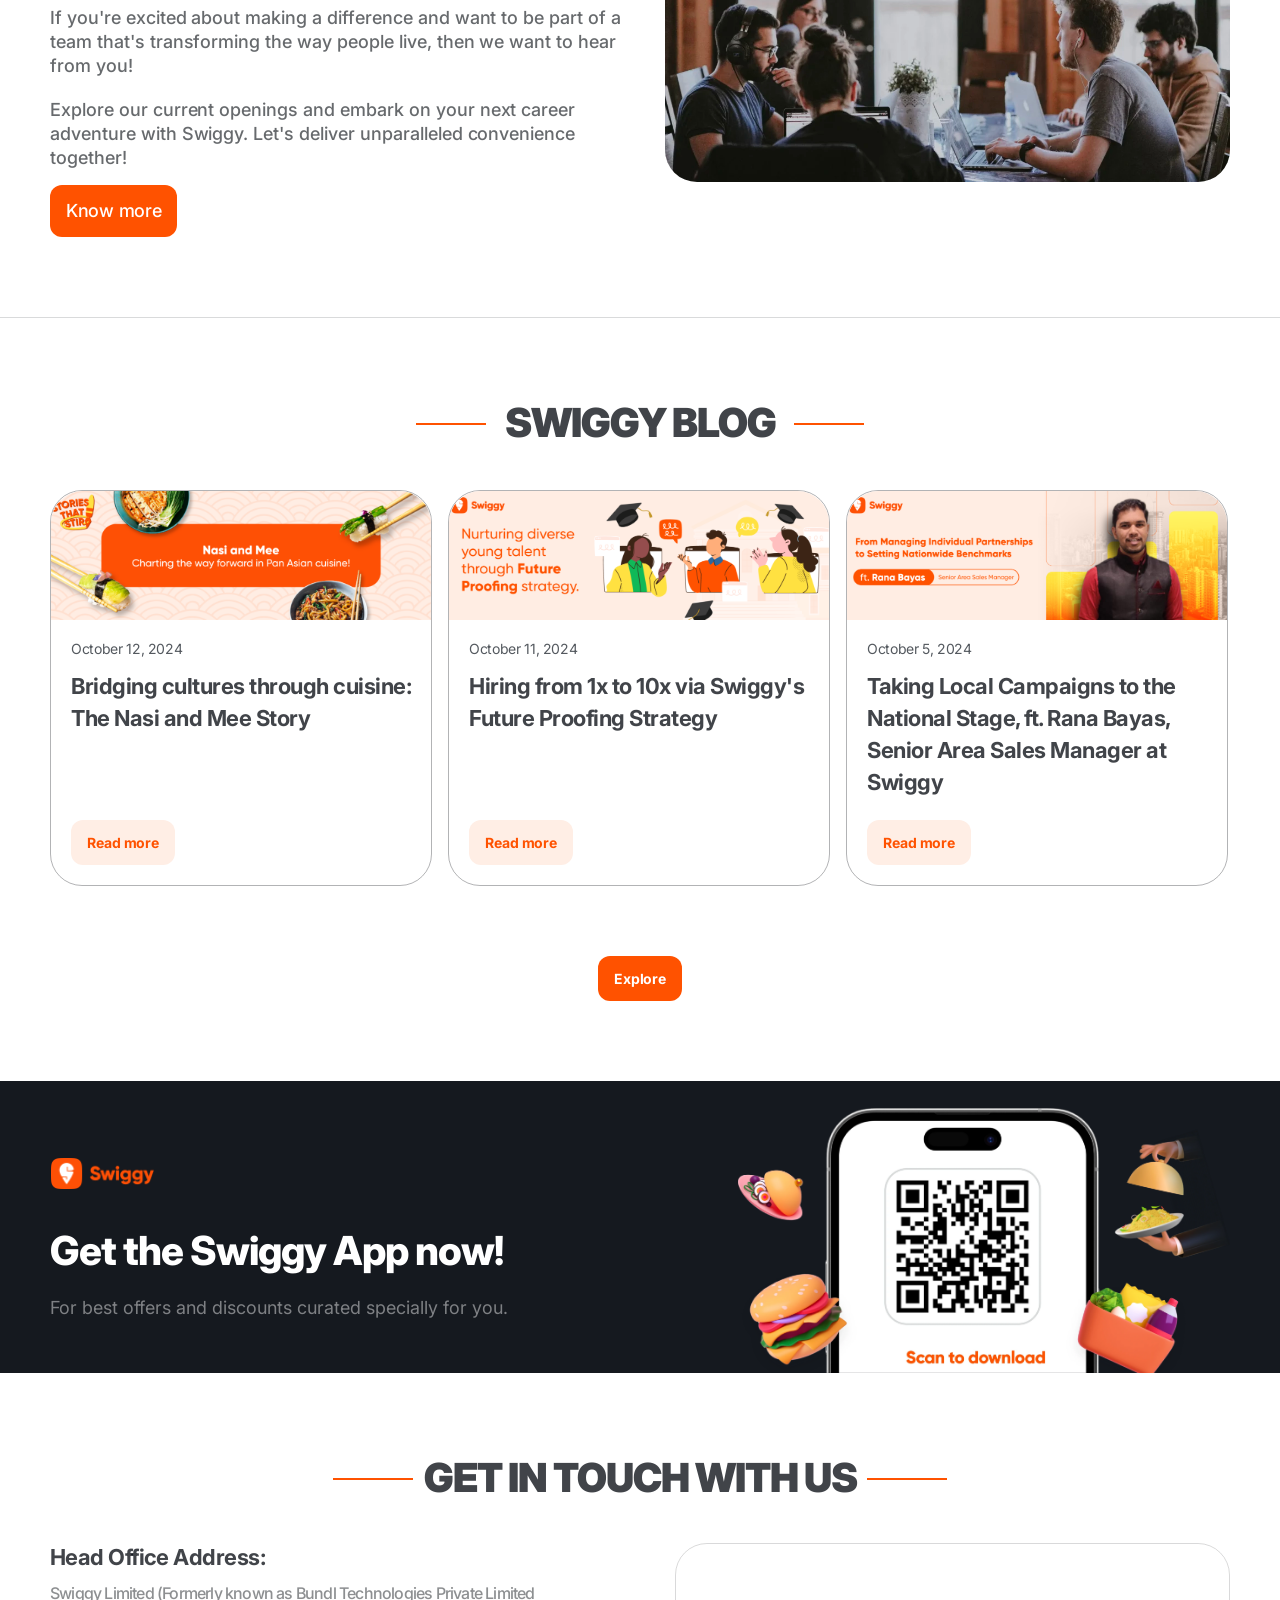
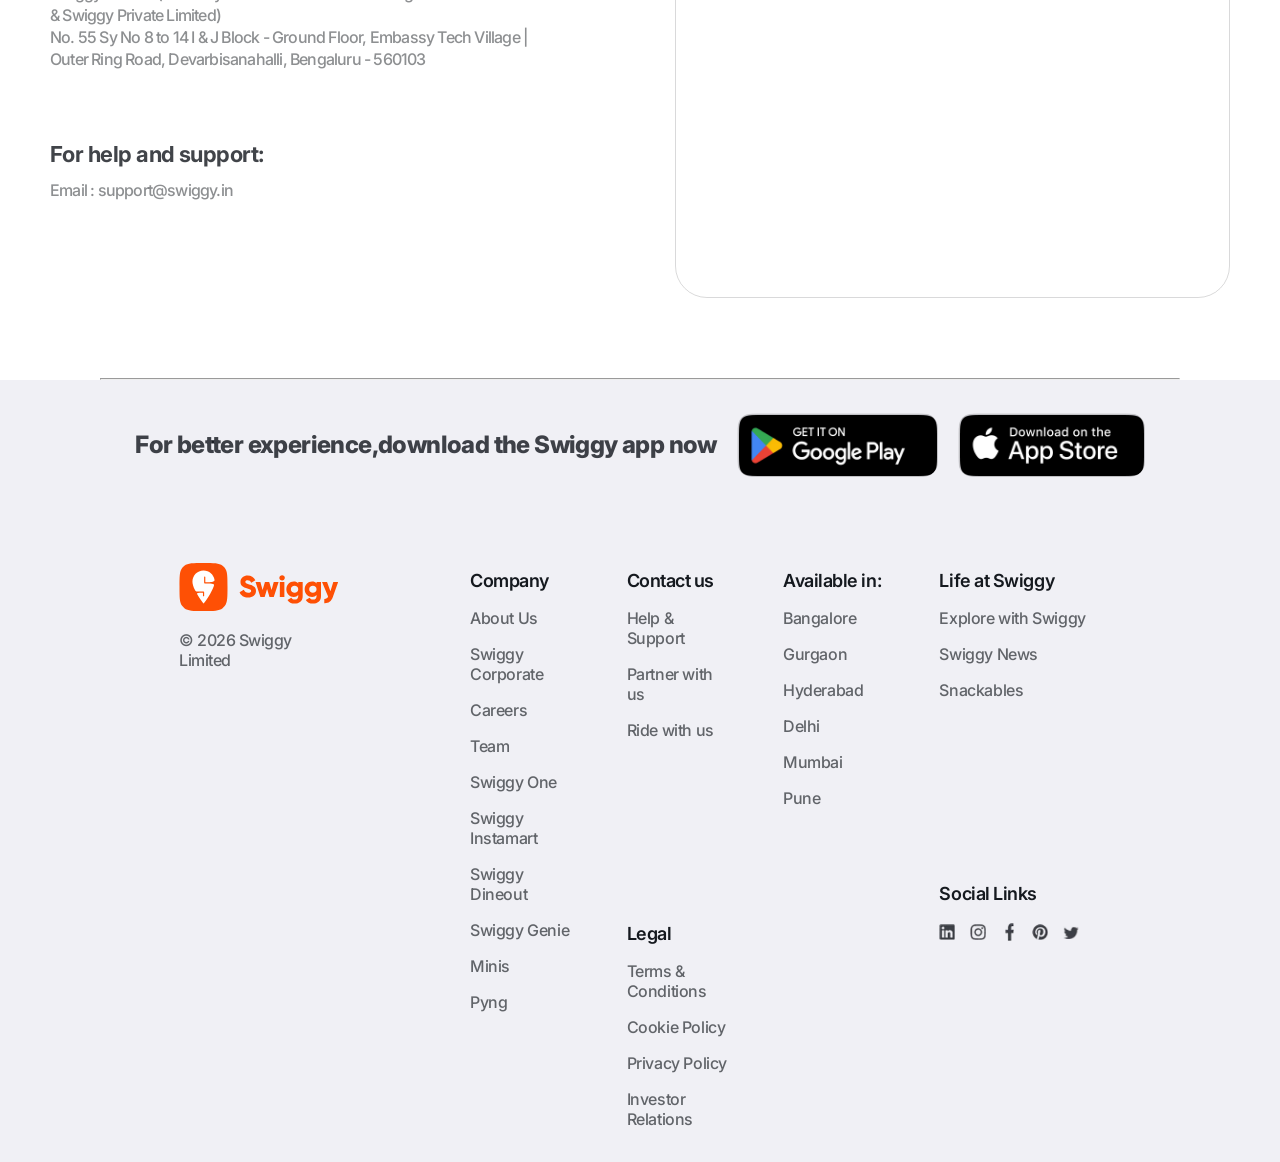
==== commit fbc20567: "Designed get in touch section" ====
--- a/index.html
+++ b/index.html
@@ -442,6 +442,120 @@
             </div>
         </div>
     </main>
-    <footer></footer>
+    
+
+    <hr class="hr-tag-footer">
+
+    
+    <footer>
+    <div class="footer-wrapper">
+        <div class="footer-container">
+            <div class="footer-row">
+                <div class="footer-head">
+                    <div class="footer-head-content">
+                        <h4>For better experience,download the Swiggy app now</h4>
+                        <img src="assets/images/play_store.avif" alt="">
+                        <img src="assets/images/app_store.avif" alt="">
+                    </div>
+                </div>
+                <div class="footer-main">
+                    <div class="logo-img">
+                        <a href="javascript:void(0)">
+                        <svg xmlns="http://www.w3.org/2000/svg" width="160" height="49" fill="none"><g filter="url(#filter0_b_674_19294)"><path fill="#FE5005" d="M69.097 35.543c-2.126 0-3.916-.456-5.376-1.368-1.459-.932-2.5-2.228-3.13-3.888l4.191-2.43c.85 1.964 2.338 2.948 4.464 2.948 1.925 0 2.885-.576 2.885-1.733 0-.648-.312-1.133-.94-1.459-.649-.384-1.8-.802-3.462-1.243-1.699-.466-3.139-1.133-4.31-2.002-1.296-1.051-1.944-2.539-1.944-4.464 0-1.925.696-3.533 2.093-4.704 1.416-1.176 3.096-1.761 5.04-1.761 1.742 0 3.278.412 4.613 1.243 1.334.811 2.39 1.992 3.158 3.552l-4.1 2.4c-.767-1.642-1.991-2.458-3.671-2.458-.71 0-1.267.154-1.67.456-.404.303-.61.687-.61 1.152 0 .504.245.96.73 1.368.527.403 1.56.83 3.095 1.277l1.973.638c.504.164 1.095.437 1.762.821.73.365 1.277.759 1.641 1.186.97 1.051 1.46 2.366 1.46 3.945 0 2.002-.73 3.605-2.184 4.796-1.46 1.152-3.36 1.732-5.708 1.732v-.004Zm23.482-7.47 2.184-8.135h4.858L94.763 35.12H90.51l-2.429-8.107-2.428 8.107H81.4l-4.858-15.182H81.4l2.184 8.136 2.366-8.136h4.253l2.366 8.136h.01Zm12.432-10.262a2.594 2.594 0 0 1-1.91.788 2.72 2.72 0 0 1-1.944-.788 2.702 2.702 0 0 1-.788-1.944c0-.748.264-1.387.788-1.91.547-.547 1.195-.82 1.944-.82.748 0 1.387.273 1.91.82.547.528.821 1.162.821 1.91 0 .75-.274 1.397-.821 1.944Zm.365 17.304h-4.555V19.933h4.555v15.182Zm13.867-13.632v-1.55h4.43v14.42c0 2.39-.777 4.19-2.337 5.404-1.536 1.234-3.432 1.853-5.679 1.853-3.441 0-5.841-1.224-7.195-3.672l3.888-2.247c.711 1.277 1.863 1.916 3.461 1.916 1.094 0 1.934-.284 2.52-.85.61-.566.912-1.368.912-2.4V32.96c-1.07 1.315-2.549 1.973-4.43 1.973-2.127 0-3.908-.749-5.343-2.246-1.416-1.498-2.126-3.322-2.126-5.468 0-2.145.71-3.955 2.126-5.433 1.416-1.517 3.197-2.275 5.343-2.275 1.881 0 3.36.657 4.43 1.972Zm-6.317 8.29c.711.648 1.589.97 2.64.97 1.051 0 1.935-.322 2.64-.97.687-.629 1.032-1.478 1.032-2.549 0-1.07-.345-1.925-1.032-2.549-.71-.648-1.589-.97-2.64-.97-1.051 0-1.934.322-2.64.97-.686.63-1.032 1.479-1.032 2.55 0 1.07.346 1.924 1.032 2.548Zm24.624-8.29v-1.55h4.431v14.42c0 2.39-.778 4.19-2.338 5.404-1.536 1.234-3.432 1.853-5.678 1.853-3.442 0-5.842-1.224-7.196-3.672l3.888-2.247c.711 1.277 1.863 1.916 3.461 1.916 1.095 0 1.935-.284 2.52-.85.61-.566.912-1.368.912-2.4V32.96c-1.07 1.315-2.549 1.973-4.43 1.973-2.127 0-3.907-.749-5.343-2.246-1.416-1.498-2.126-3.322-2.126-5.468 0-2.145.71-3.955 2.126-5.433 1.416-1.517 3.197-2.275 5.343-2.275 1.881 0 3.36.657 4.43 1.972Zm-6.317 8.29c.711.648 1.589.97 2.64.97 1.052 0 1.935-.322 2.64-.97.687-.629 1.032-1.478 1.032-2.549 0-1.07-.345-1.925-1.032-2.549-.71-.648-1.588-.97-2.64-.97-1.051 0-1.934.322-2.64.97-.686.63-1.032 1.479-1.032 2.55 0 1.07.346 1.924 1.032 2.548Zm20.194-.547 2.856-9.293h4.858l-5.194 14.726c-.85 2.367-1.973 4.07-3.37 5.103-1.377 1.051-3.139 1.526-5.284 1.425v-4.252c1.051 0 1.862-.192 2.428-.576.567-.365 1.023-1.013 1.368-1.944l-6.043-14.482h5.011l3.37 9.293ZM.5 24.94C.5 14.566.5 9.382 3.298 5.845a12.87 12.87 0 0 1 2.108-2.107C8.938.939 14.127.939 24.5.939c10.373 0 15.557 0 19.094 2.799a12.87 12.87 0 0 1 2.108 2.107C48.5 9.378 48.5 14.567 48.5 24.94c0 10.373 0 15.557-2.798 19.095a12.873 12.873 0 0 1-2.108 2.107C40.062 48.94 34.873 48.94 24.5 48.94c-10.373 0-15.557 0-19.094-2.799a12.873 12.873 0 0 1-2.108-2.107C.5 40.5.5 35.312.5 24.939Z"></path><path fill="#fff" fill-rule="evenodd" d="M26.314 19.967v-4.973a.588.588 0 0 0-.586-.586.588.588 0 0 0-.585.586v5.841c0 .332.268.596.595.596h.571c8.3 0 9.163.432 8.645 2.184-.024.086-.053.168-.082.259a.788.788 0 0 1-.014.053c-2.18 6.57-8.074 14.793-9.816 17.145a.611.611 0 0 1-.984 0c-1.051-1.42-3.624-4.992-5.971-9.043-.159-.37-.235-1.234 2.37-1.234h3.188c.178 0 .322.144.322.322v2.573c0 .307.225.59.533.614a.584.584 0 0 0 .465-.173.561.561 0 0 0 .173-.412v-3.49a.608.608 0 0 0-.605-.605h-6.442c-1.123 0-1.804-.96-2.25-1.833-1.402-2.938-2.405-5.837-2.405-8.122 0-5.851 4.665-11.117 11.107-11.117 5.736 0 10.08 4.171 10.963 9.216.005.043.038.235.043.274.23 2.477-6.23 2.193-8.947 2.208a.286.286 0 0 1-.288-.288v.005Z" clip-rule="evenodd"></path></g><defs></defs></svg>   
+                        </a>
+                        <span>© 2026 Swiggy Limited</span>
+                    </div>
+
+                    <div class="footer-uls">
+                            <div class="footer-ul">
+                                <ul>
+                                    <li class="ul-head">Company</li>
+                                    <li><a href="javascript:void(0)">About Us</a></li>
+                                    <li><a href="javascript:void(0)">Swiggy Corporate</a></li>
+                                    <li><a href="javascript:void(0)">Careers</a></li>
+                                    <li><a href="javascript:void(0)">Team</a></li>
+                                    <li><a href="javascript:void(0)">Swiggy One</a></li>
+                                    <li><a href="javascript:void(0)">Swiggy Instamart</a></li>
+                                    <li><a href="javascript:void(0)">Swiggy Dineout</a></li>
+                                    <li><a href="javascript:void(0)">Swiggy Genie</a></li>
+                                    <li><a href="javascript:void(0)">Minis</a></li>
+                                    <li><a href="javascript:void(0)">Pyng</a></li>
+                                </ul>
+                            </div>
+                            
+                            <div class="footer-ul">
+                                <div class="nested-list">
+                                    <ul>
+                                        <li class="ul-head">Contact us</li>
+                                        <li><a href="javascript:void(0)">Help & Support</a></li>
+                                        <li><a href="javascript:void(0)">Partner with us</a></li>
+                                        <li><a href="javascript:void(0)">Ride with us </a></li>
+                                    </ul>
+
+                                    <ul>
+                                        <li class="ul-head">Legal</li>
+                                        <li><a href="javascript:void(0)">Terms & Conditions</a></li>
+                                        <li><a href="javascript:void(0)">Cookie Policy</a></li>
+                                        <li><a href="javascript:void(0)">Privacy Policy</a></li>
+                                        <li><a href="javascript:void(0)">Investor Relations</a></li>
+                                    </ul>
+                                </div>
+                            </div>
+                        
+                            <div class="footer-ul">
+                                <ul>
+                                    <li class="ul-head">Available in:</li>
+                                    <li><a href="javascript:void(0)">Bangalore</a></li>
+                                    <li><a href="javascript:void(0)">Gurgaon</a></li>
+                                    <li><a href="javascript:void(0)">Hyderabad</a></li>
+                                    <li><a href="javascript:void(0)">Delhi</a></li>
+                                    <li><a href="javascript:void(0)">Mumbai</a></li>
+                                    <li><a href="javascript:void(0)">Pune</a></li>
+                                </ul>
+                            </div>
+                            
+                            <div class="footer-ul">
+                                <div class="nested-list">
+                                    <ul class="white-space-nowrap">
+                                        <li class="ul-head">Life at Swiggy</li>
+                                        <li><a href="javascript:void(0)">Explore with Swiggy</a></li>
+                                        <li><a href="javascript:void(0)">Swiggy News</a></li>
+                                        <li><a href="javascript:void(0)">Snackables</a></li>
+                                    </ul>
+
+                                    <ul class="white-space-nowrap">
+                                        <li class="ul-head">Social Links</li>
+                                        <ul class="socia-icons">
+                                            <li><a href="javascript:void(0)">
+                                                <img src="assets/images/social1.avif" alt="">
+                                            </a>
+                                            </li>
+                                            <li><a href="javascript:void(0)">
+                                                <img src="assets/images/social2.avif" alt="">
+                                                </a>
+                                            </li>
+                                            <li><a href="javascript:void(0)">
+                                                    <img src="assets/images/social3.avif" alt="">
+                                                </a>
+                                            </li>
+                                            <li><a href="javascript:void(0)">
+                                                    <img src="assets/images/social4.avif" alt="">
+                                                </a>
+                                            </li>
+                                            <li><a href="javascript:void(0)">
+                                                    <img src="assets/images/social5.avif" alt="">
+                                                </a>
+                                            </li>
+                                        </ul>
+                                    </ul>
+                                </div>
+                            </div>    
+                    </div>
+                </div>
+            </div>
+        </div>
+    </div>
+</footer>
+
 </body>
 </html>
--- a/assets/style.css
+++ b/assets/style.css
@@ -1159,12 +1159,17 @@
     font-size: 16px;
     font-weight: 500;
     line-height: 22px;
-    letter-spacing: -0.3px;
+    letter-spacing: -0.8px;
     color: #02060C73;
 }
 
 .email{
     color: #02060c73;
+    transition: 0.3s;
+}
+
+.email:hover{
+    color: #FF5200;
 }
 
 .touch-row {
@@ -1175,6 +1180,8 @@
     display: flex;
     align-items: flex-start;
     justify-content: space-between;
+    gap: 140px;
+    padding-top: 40px;
 }
 
 .touch-text {
@@ -1183,21 +1190,214 @@
 }
 
 .map iframe {
-    border-radius: 40px;
+    border-radius: 32px;
     height: 100%;
     width: 100%;
+    display: block;
 }
 
 .map {
     aspect-ratio: 555 / 355;
     max-width: 555px;
     width: 100%;
+    overflow: hidden;
+    border: 1px solid #02060C26;
+    border-radius: 32px;
+}
+
+.touch-map {
+    flex: 0 0 555px;
+}
+
+/* footer */
+
+/* footer */
+
+.footer-wrapper{
+    background-color: rgb(240, 240, 245);
+}
+
+.footer-head {
+    max-width: 990px;
+    margin: 0 auto;
+}
+
+.footer-head-content {
+    display: flex;
+    flex-wrap: nowrap;
+    justify-content: center;
+    align-items: center;
+    grid-gap: 20px;
+    padding: 33px 0 85px 0;
     position: relative;
-    overflow: hidden;
-    border: 1px solid rgb(229, 227, 223);
-    border-radius: 40px;
-}
-
-.touch-map, .touch-text{
-    width: 50%;
-}+}
+
+/* .footer-head-content::before {
+    content: "";
+    position: absolute;
+    width: 100%;
+    background-color: #000;
+    height: 1px;
+    top: 0;
+} */
+
+.footer-head-content h4 {
+    font-size: 24px;
+    font-weight: 800;
+    line-height: 26px;
+    color: rgba(2, 6, 12, 0.75);
+    letter-spacing: -0.6px;
+    white-space: nowrap;
+}
+
+.footer-head-content img {
+    max-width: 208px;
+    height: 64px;
+    object-fit: cover;
+    border-radius: 15px;
+}
+
+.footer-main {
+    display: grid;
+    grid-template-columns: 1fr 4fr;
+    column-gap: 14.2%;
+    padding: 0px 14% 2%;
+}
+
+.footer-main ul li{
+    padding: 8px 15px 8px 0;
+}
+/* .footer-main ul li {
+    padding: 8px 40px 8px 0;
+}
+
+.padding-right-15 li{
+    padding-right: 15px !important;
+}
+
+.padding-right-8 li{
+    padding-right: 8px !important;
+} */
+
+.footer-main ul li a {
+    font-size: 16px;
+    font-weight: 500;
+    line-height: 19px;
+    letter-spacing: -0.4px;
+    color: rgba(2, 6, 12, 0.6);
+}
+
+.ul-head {
+    font-size: 18px;
+    font-weight: 600;
+    line-height: 22px;
+    color: rgba(2, 6, 12, 0.92);
+    letter-spacing: -0.45px;
+}
+
+.white-space-nowrap li{
+    white-space: nowrap;
+}
+.nested-list {
+    display: grid;
+    grid-gap: 13vw;
+}
+
+.socia-icons li a img {
+    width: 16px;
+    height: 18px;
+    object-fit: contain;
+}
+
+
+.socia-icons {
+    display: flex;
+    flex-wrap: wrap;
+    justify-content: flex-start;
+    align-items: center;
+}
+
+.city-container {
+    margin-left: calc(15% - 16px);
+    margin-right: calc(15% - 16px);
+    padding-inline: 10px;
+}
+
+.hr-tag {
+    border: 1px solid rgba(2, 6, 12, 0.1);
+    margin: 32px calc(7% + 52px);
+}
+
+.margin-custom {
+    margin: 32px calc(7% + 52px) 15px !important;
+}
+
+.place-wrapper {
+    padding-bottom: 35px;
+}
+
+.left-arrow{
+    background-color: rgb(236 236 237);
+}
+
+.left-arrow svg {
+    opacity: 0.5;
+}
+
+.nav-logo-dropdown a span {
+    letter-spacing: -0.1px;
+    line-height: 21px;
+}
+
+.text-slider-content-imgs {
+    padding-top: 8px;
+}
+
+.hr-tag-footer {
+    max-width: 1080px;
+    margin: auto;
+    background-color: rgba(2, 6, 12, 0.75);
+}
+
+.footer-uls {
+    display: grid;
+    grid-template-columns: 1fr 1fr 1fr 1fr;
+    grid-gap: 35px;
+}
+
+/* .footer-ul {
+    margin-right: 42px;
+} */
+
+.footer-ul:last-child {
+    margin-right: 0;
+}
+
+.logo-img{
+    display: inline-block;
+}
+
+.logo-img span {
+    display: inline-block;
+    margin-top: 15px;
+    font-weight: 500;
+    color: rgba(2, 6, 12, 0.6);
+    letter-spacing: -0.5px;
+    font-size: 16px;
+}
+
+/* .width-85{
+    width: 85% !important;
+}
+
+.width-115{
+    width: 115% !important;
+} */
+
+.margin-6030{
+    margin: 6px 0 3px 0;
+}
+
+.margin-left-15{
+    margin-left: 15px;
+}
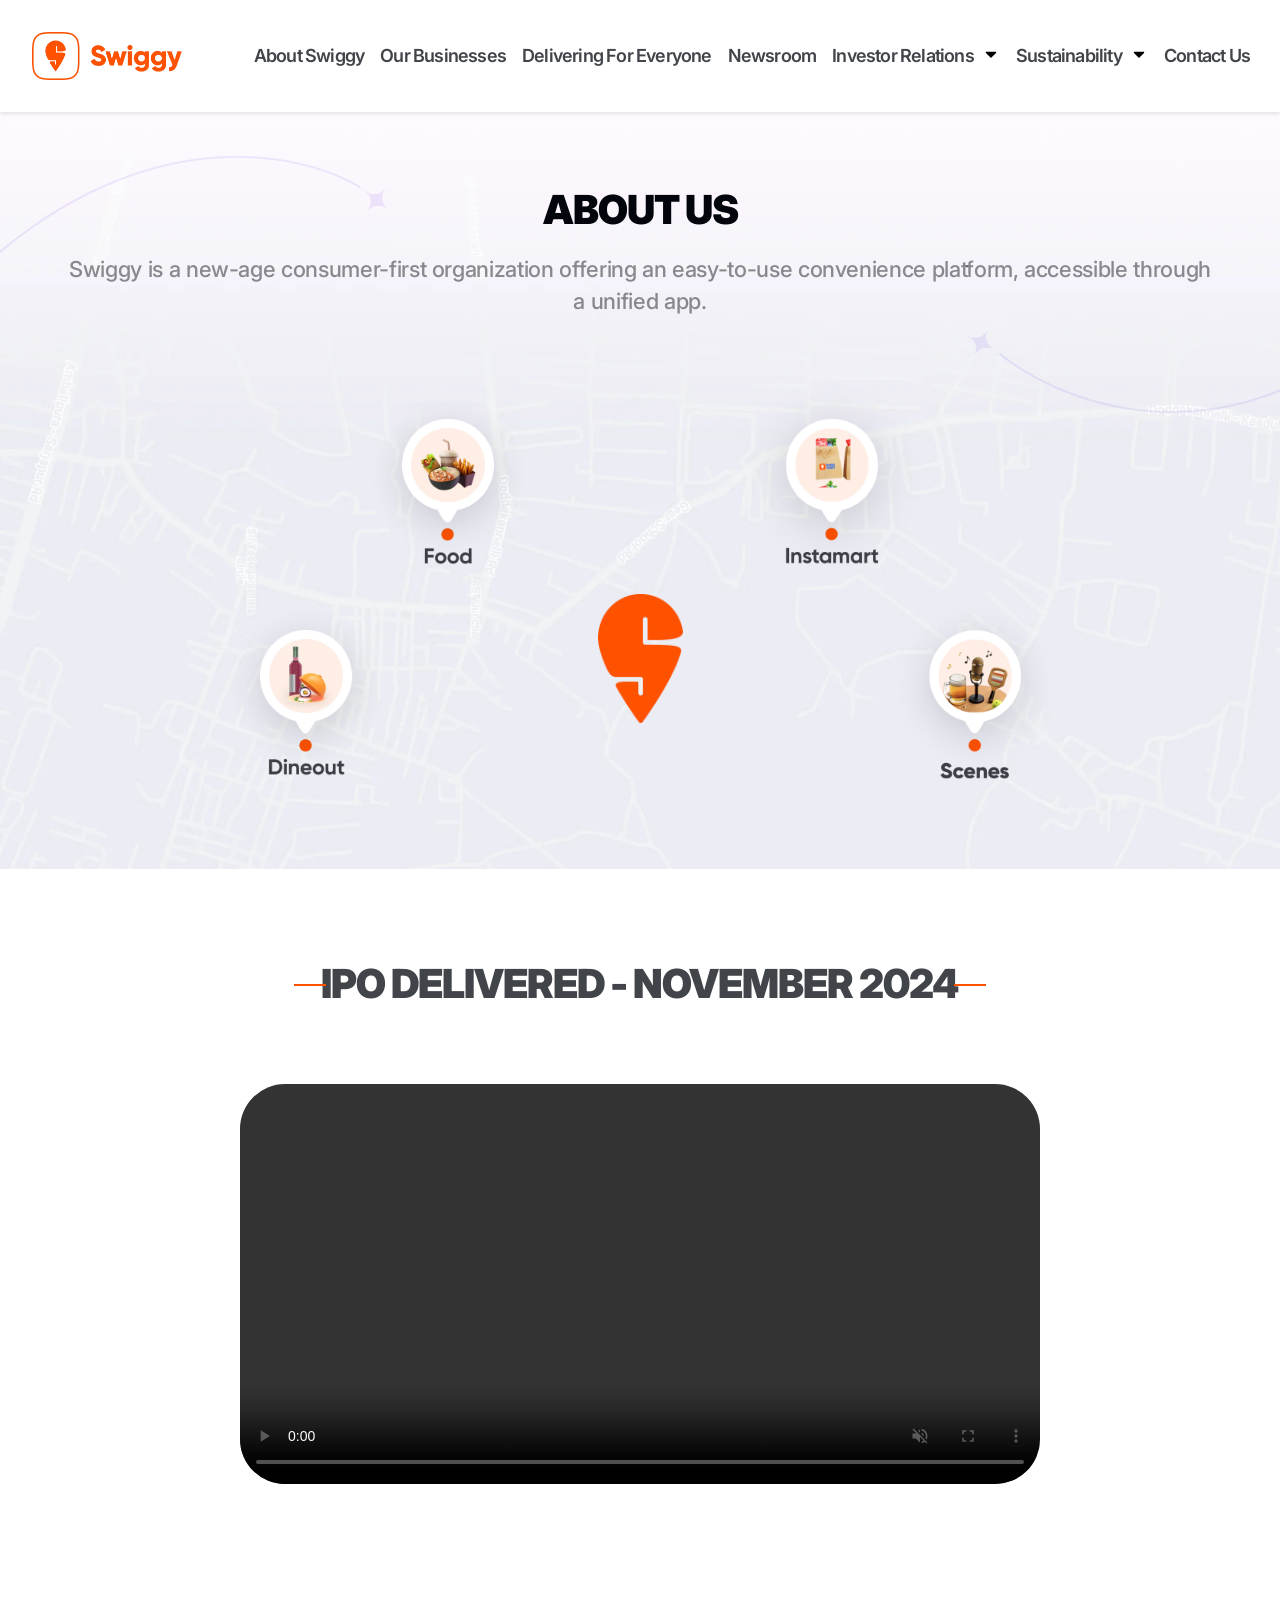
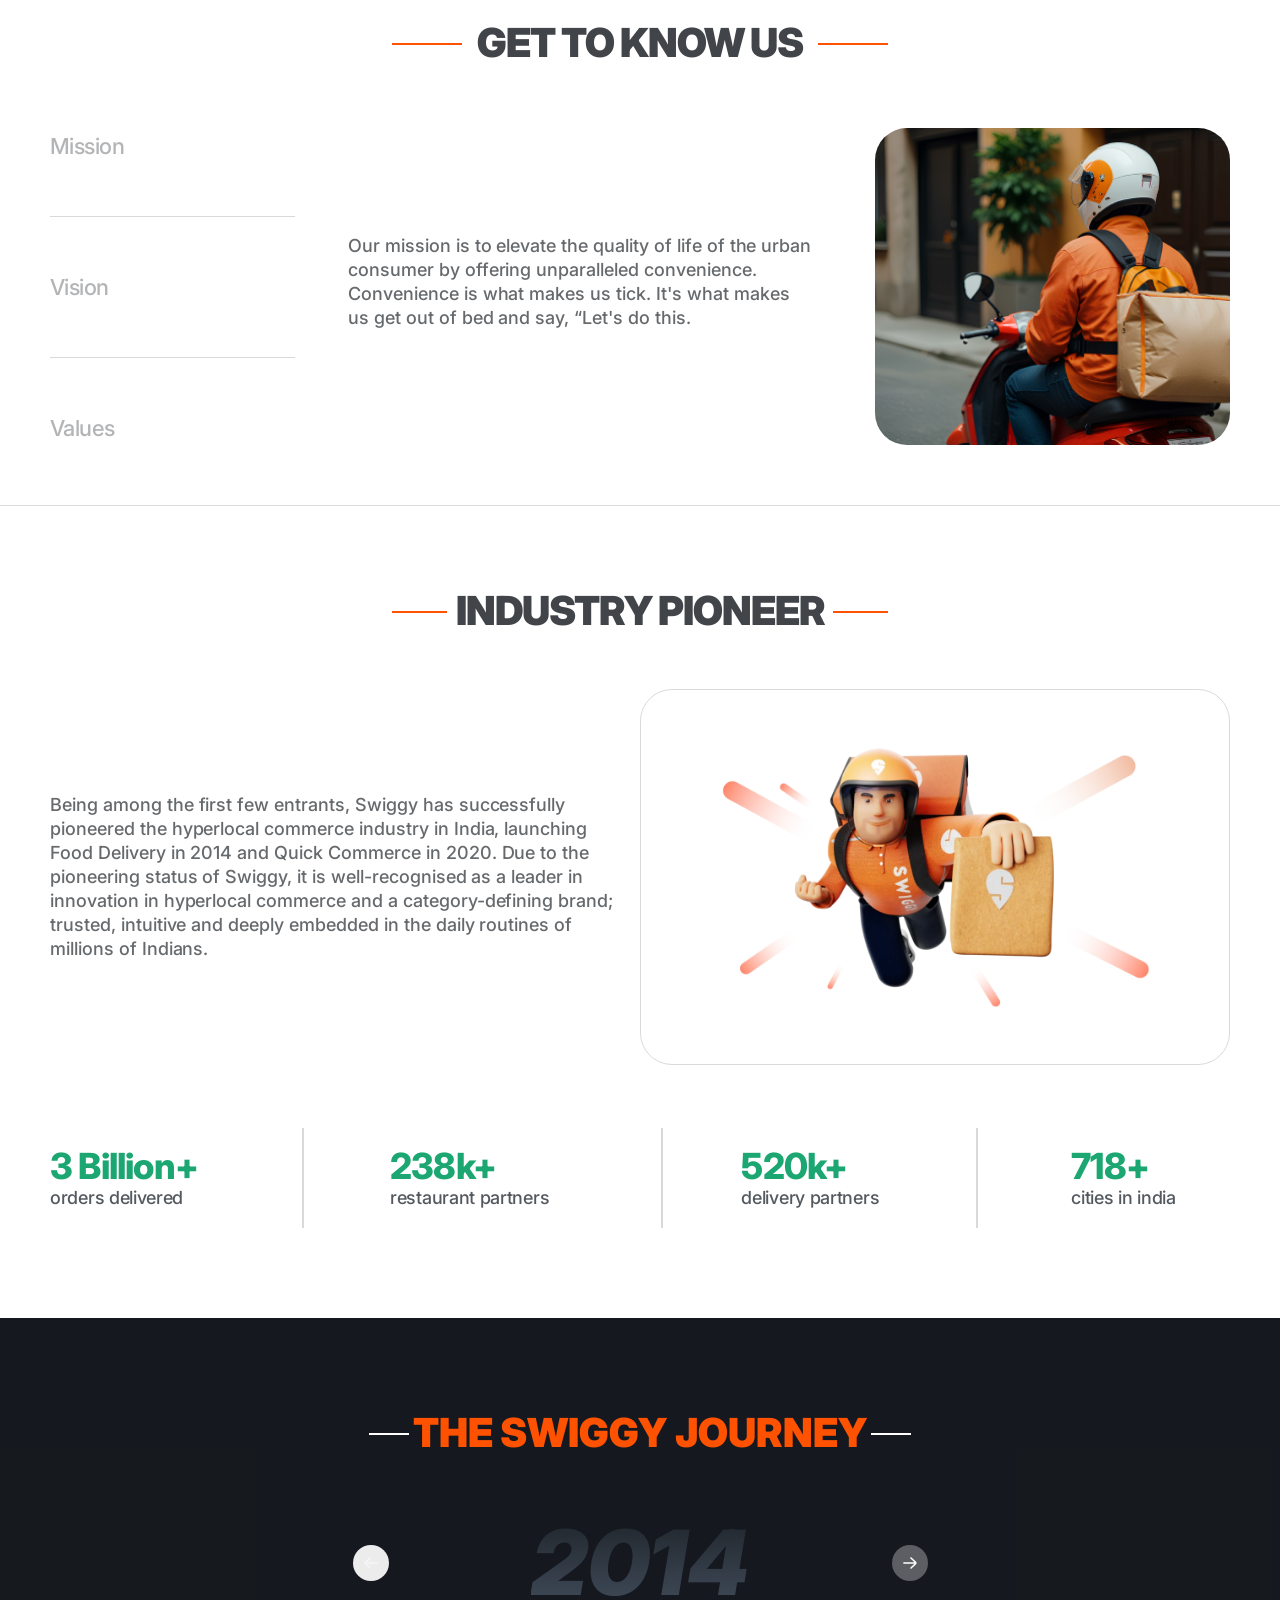
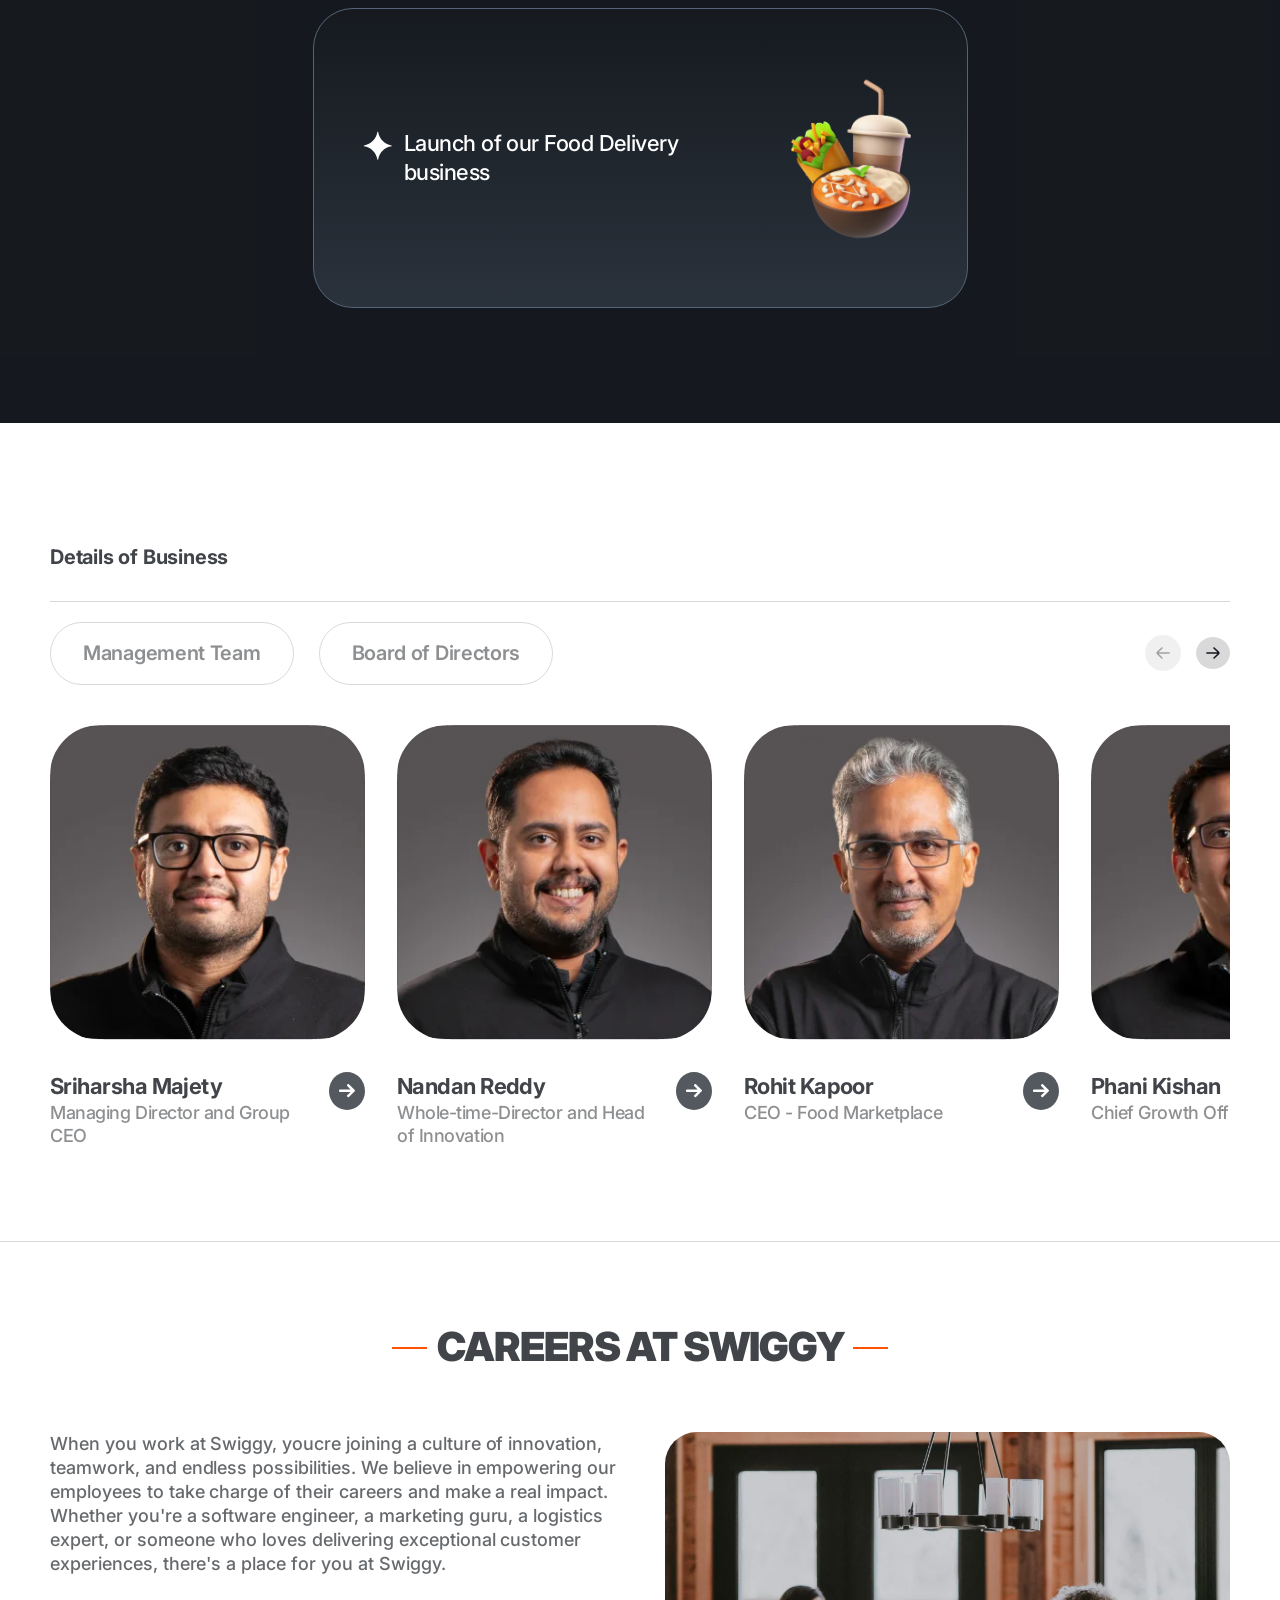
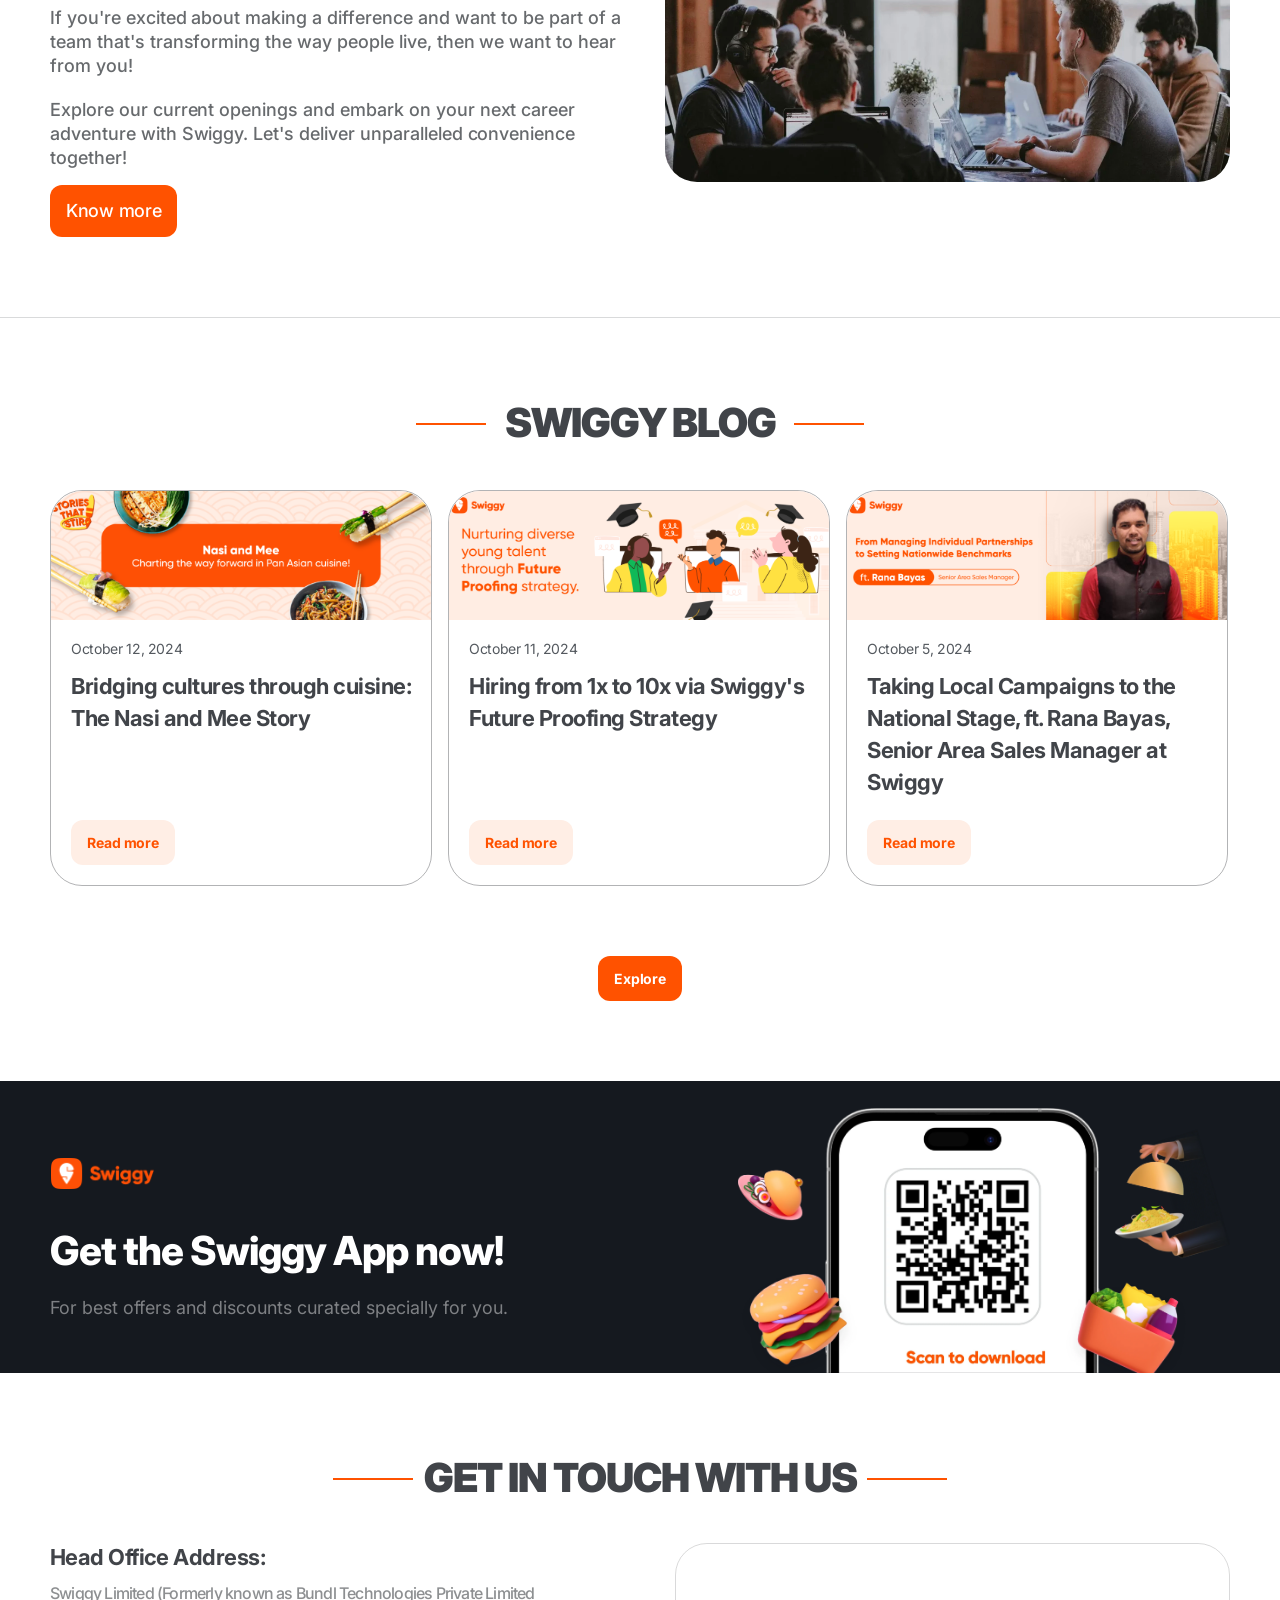
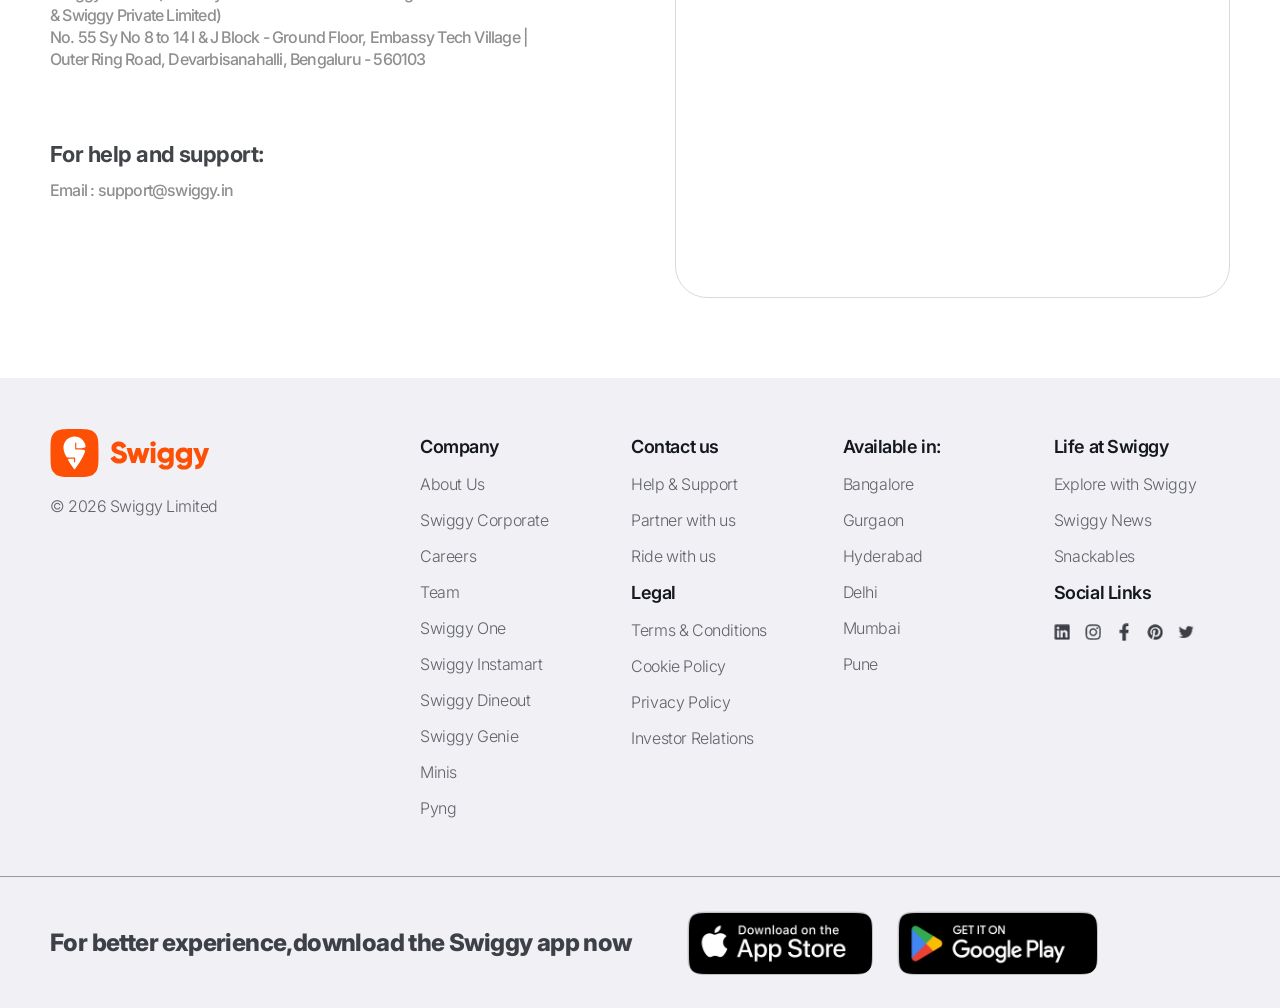
==== commit d2a786c6: "Swiggy_Corporate_About_Page_Completed" ====
--- a/index.html
+++ b/index.html
@@ -443,21 +443,10 @@
         </div>
     </main>
     
-
-    <hr class="hr-tag-footer">
-
-    
     <footer>
     <div class="footer-wrapper">
         <div class="footer-container">
             <div class="footer-row">
-                <div class="footer-head">
-                    <div class="footer-head-content">
-                        <h4>For better experience,download the Swiggy app now</h4>
-                        <img src="assets/images/play_store.avif" alt="">
-                        <img src="assets/images/app_store.avif" alt="">
-                    </div>
-                </div>
                 <div class="footer-main">
                     <div class="logo-img">
                         <a href="javascript:void(0)">
@@ -552,6 +541,16 @@
                             </div>    
                     </div>
                 </div>
+                <hr class="hr-tag-footer">
+                <div class="footer-head">
+                    <div class="footer-head-content">
+                        <h4>For better experience,download the Swiggy app now</h4>
+                        <div class="icons">
+                            <img src="assets/images/app_store.avif" alt="">
+                            <img src="assets/images/play_store.avif" alt="">
+                        </div>
+                    </div>
+                </div>
             </div>
         </div>
     </div>
--- a/assets/style.css
+++ b/assets/style.css
@@ -1211,35 +1211,24 @@
 
 /* footer */
 
-/* footer */
-
 .footer-wrapper{
     background-color: rgb(240, 240, 245);
 }
 
-.footer-head {
+/* .footer-head {
     max-width: 990px;
     margin: 0 auto;
-}
+} */
 
 .footer-head-content {
     display: flex;
     flex-wrap: nowrap;
-    justify-content: center;
-    align-items: center;
-    grid-gap: 20px;
-    padding: 33px 0 85px 0;
-    position: relative;
-}
-
-/* .footer-head-content::before {
-    content: "";
-    position: absolute;
-    width: 100%;
-    background-color: #000;
-    height: 1px;
-    top: 0;
-} */
+    justify-content: flex-start;
+    align-items: center;
+    grid-gap: 55px;
+    padding-block: 33px;
+    position: relative;
+}
 
 .footer-head-content h4 {
     font-size: 24px;
@@ -1261,27 +1250,16 @@
     display: grid;
     grid-template-columns: 1fr 4fr;
     column-gap: 14.2%;
-    padding: 0px 14% 2%;
+    padding-block: 50px;
 }
 
 .footer-main ul li{
     padding: 8px 15px 8px 0;
 }
-/* .footer-main ul li {
-    padding: 8px 40px 8px 0;
-}
-
-.padding-right-15 li{
-    padding-right: 15px !important;
-}
-
-.padding-right-8 li{
-    padding-right: 8px !important;
-} */
 
 .footer-main ul li a {
     font-size: 16px;
-    font-weight: 500;
+    font-weight: 300;
     line-height: 19px;
     letter-spacing: -0.4px;
     color: rgba(2, 6, 12, 0.6);
@@ -1298,10 +1276,12 @@
 .white-space-nowrap li{
     white-space: nowrap;
 }
+
+/* 
 .nested-list {
     display: grid;
     grid-gap: 13vw;
-}
+} */
 
 .socia-icons li a img {
     width: 16px;
@@ -1354,9 +1334,9 @@
 }
 
 .hr-tag-footer {
-    max-width: 1080px;
     margin: auto;
     background-color: rgba(2, 6, 12, 0.75);
+    margin-inline: -70px;
 }
 
 .footer-uls {
@@ -1365,10 +1345,6 @@
     grid-gap: 35px;
 }
 
-/* .footer-ul {
-    margin-right: 42px;
-} */
-
 .footer-ul:last-child {
     margin-right: 0;
 }
@@ -1380,20 +1356,12 @@
 .logo-img span {
     display: inline-block;
     margin-top: 15px;
-    font-weight: 500;
+    font-weight: 300;
     color: rgba(2, 6, 12, 0.6);
     letter-spacing: -0.5px;
     font-size: 16px;
 }
 
-/* .width-85{
-    width: 85% !important;
-}
-
-.width-115{
-    width: 115% !important;
-} */
-
 .margin-6030{
     margin: 6px 0 3px 0;
 }
@@ -1401,3 +1369,16 @@
 .margin-left-15{
     margin-left: 15px;
 }
+
+.footer-container {
+    max-width: 1200px;
+    margin: auto;
+    padding-inline: 10px;
+}
+
+.icons {
+    display: flex;
+    justify-content: center;
+    align-items: center;
+    gap: 24px;
+}
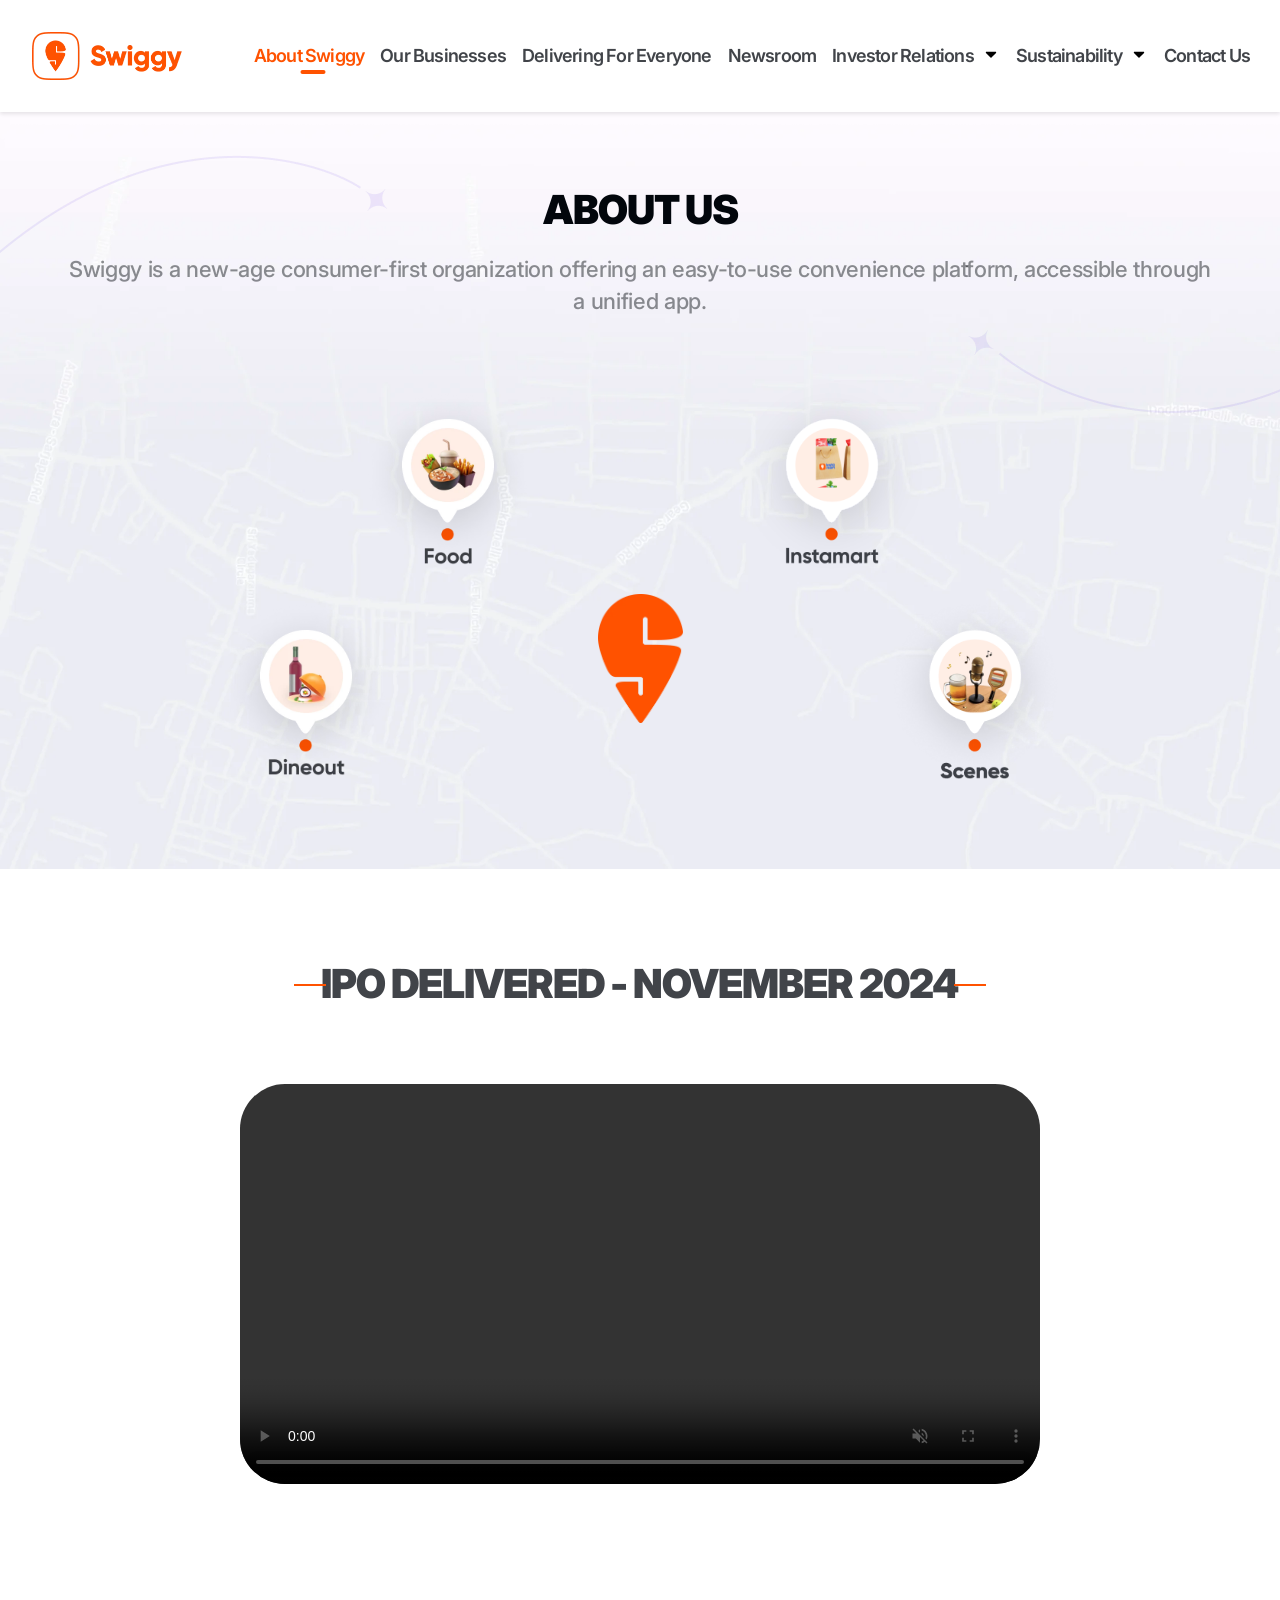
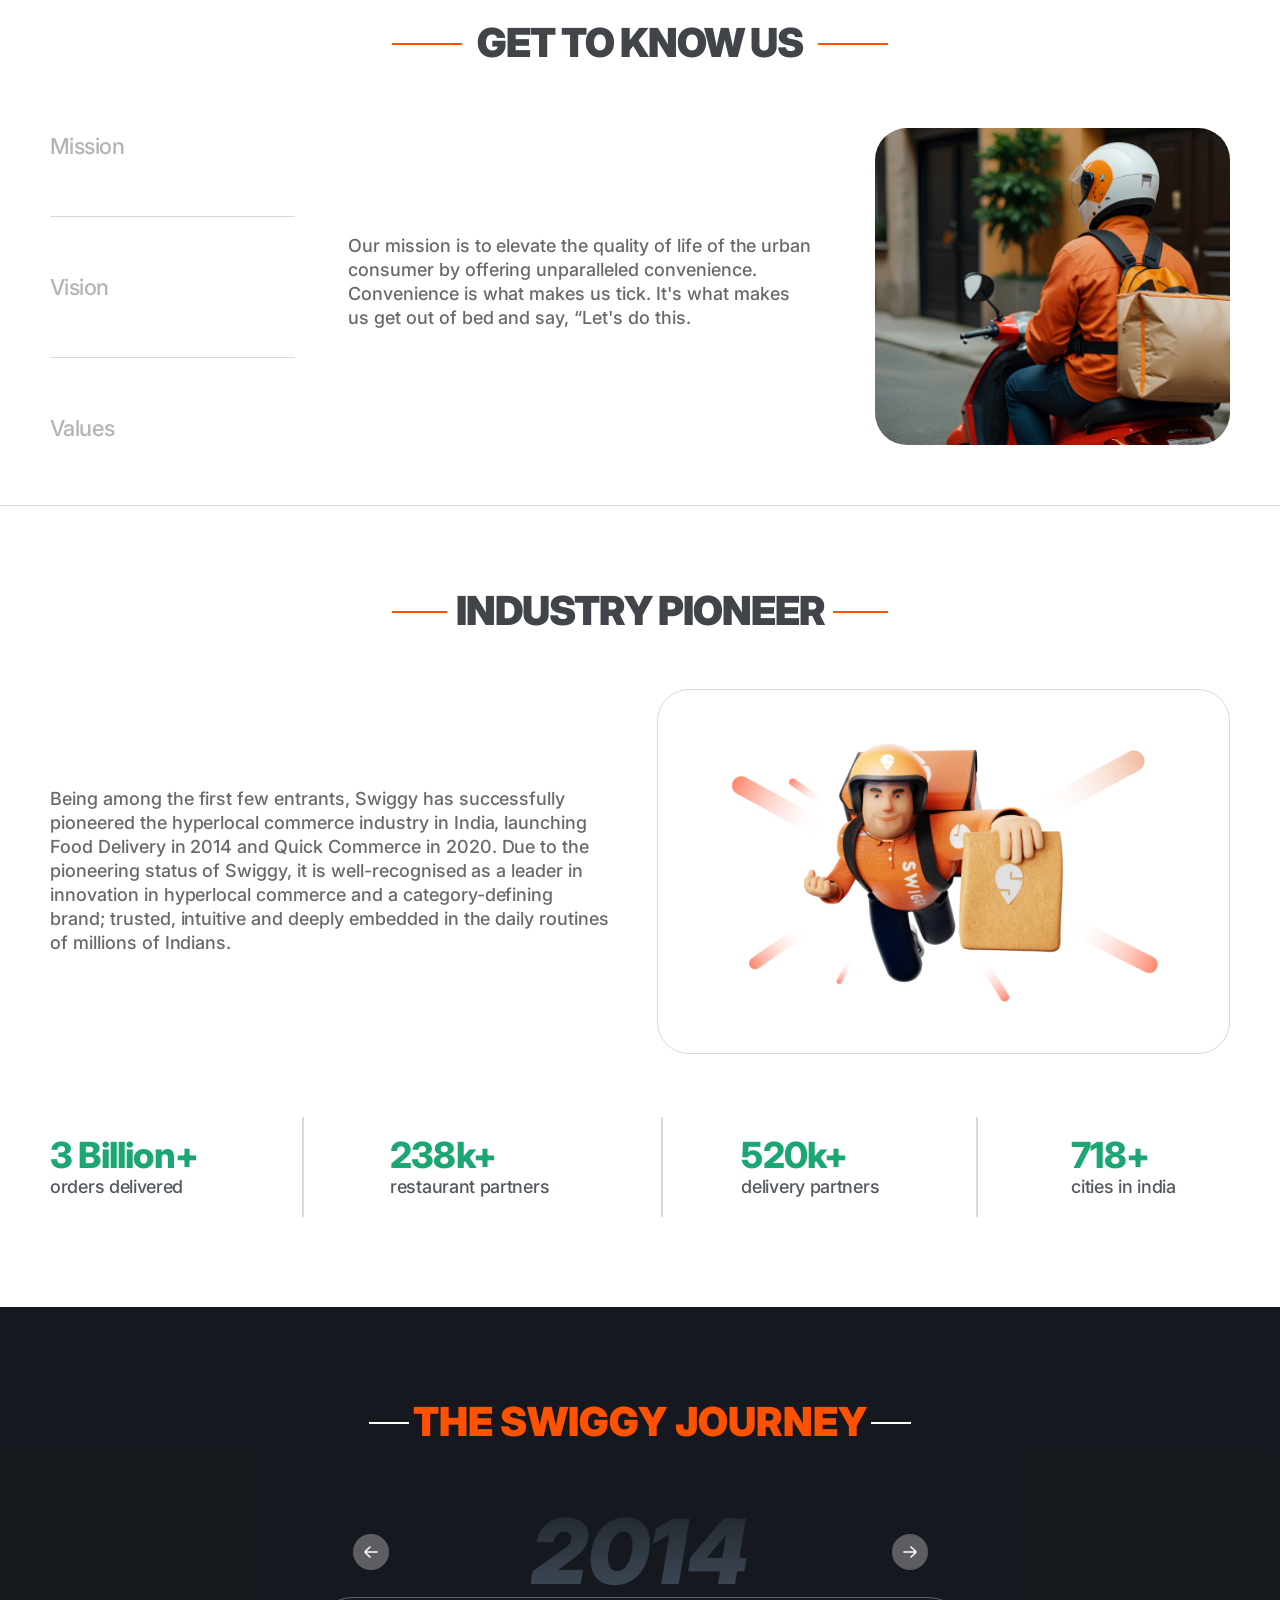
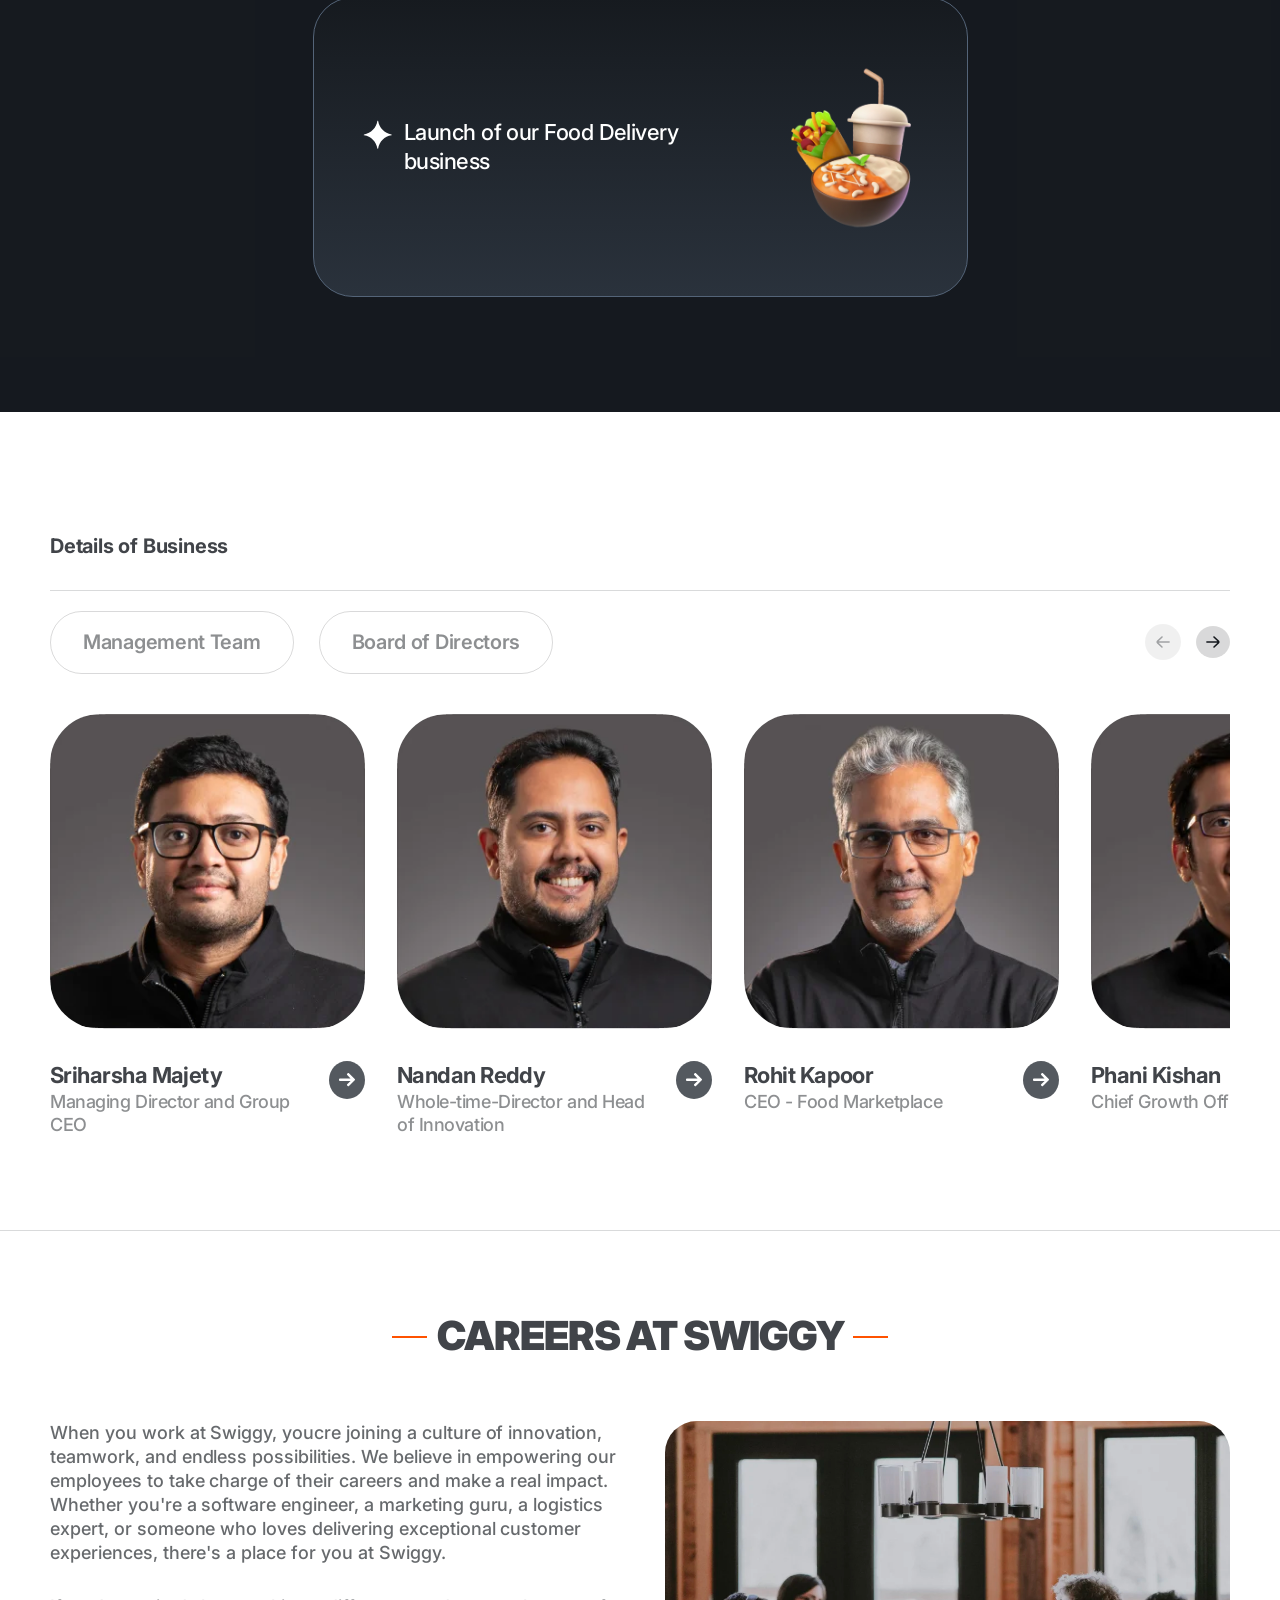
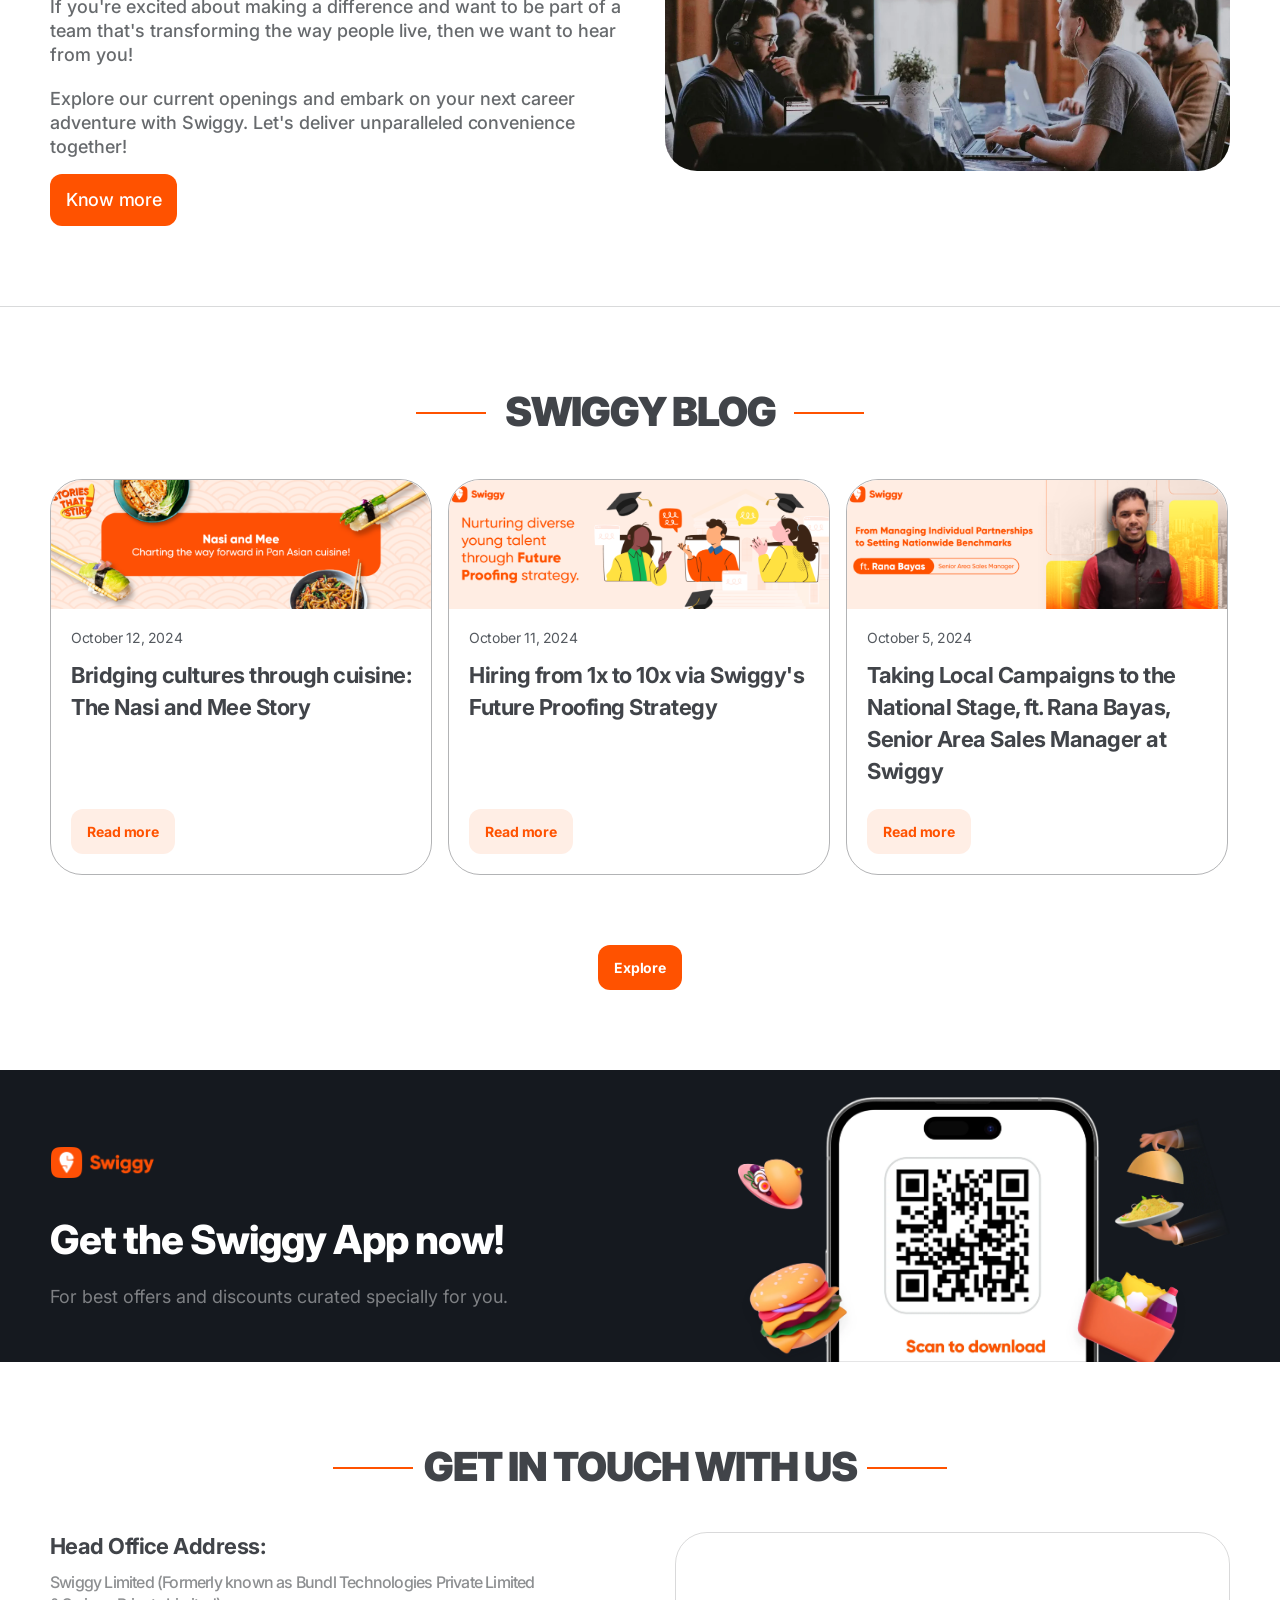
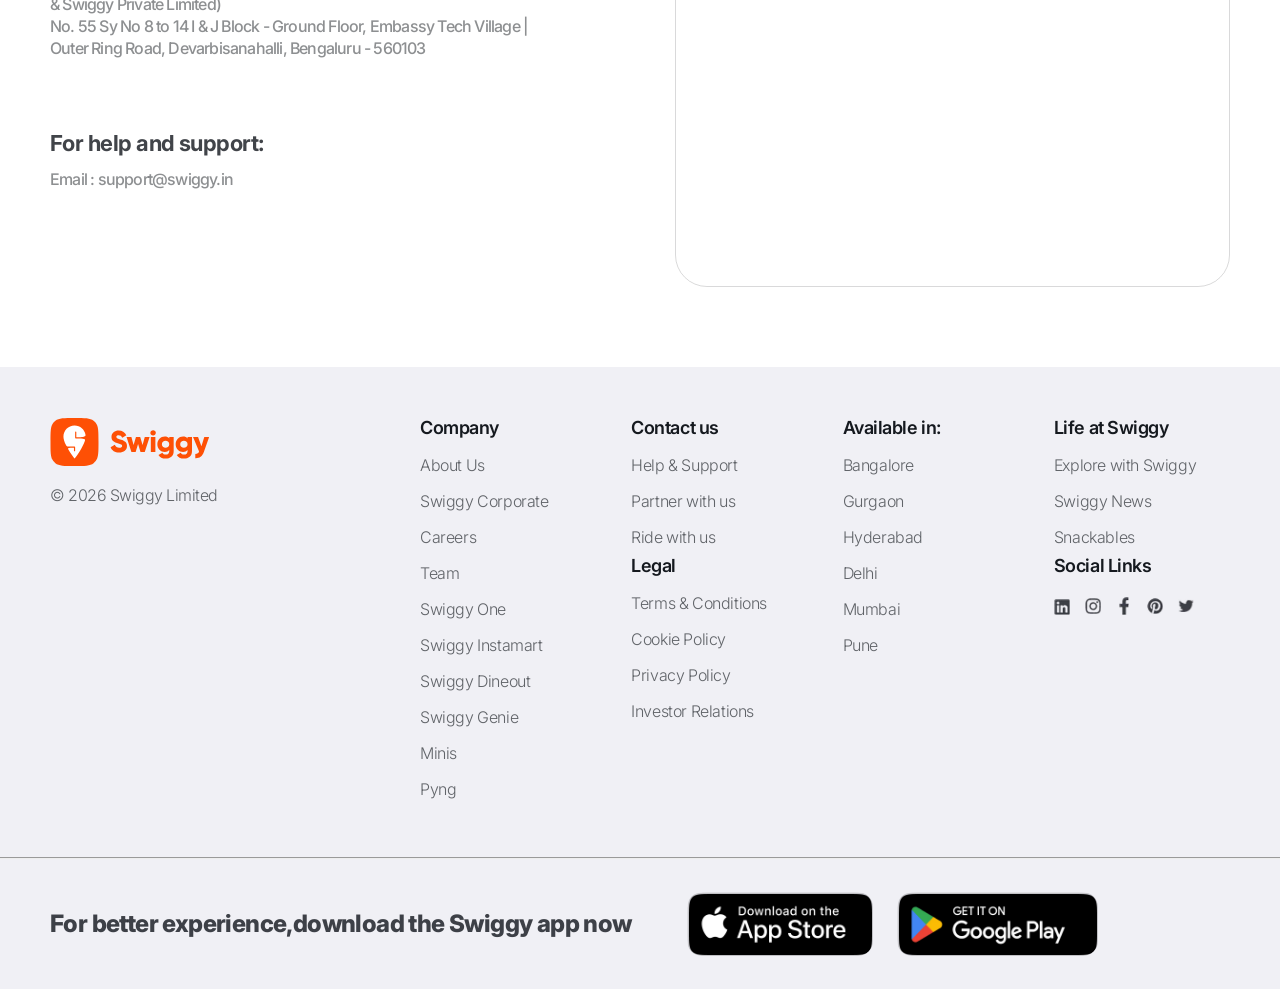
==== commit 808fc144: "dropdown" ====
--- a/index.html
+++ b/index.html
@@ -33,14 +33,34 @@
                         <li><a href="javascript:void(0)">
                             Newsroom
                         </a></li>
-                        <li><a href="javascript:void(0)">
-                            Investor Relations
-                            <svg aria-hidden="true" class="e-font-icon-svg e-fas-caret-down" viewBox="0 0 320 512" xmlns="http://www.w3.org/2000/svg"><path d="M31.3 192h257.3c17.8 0 26.7 21.5 14.1 34.1L174.1 354.8c-7.8 7.8-20.5 7.8-28.3 0L17.2 226.1C4.6 213.5 13.5 192 31.3 192z"></path></svg>  
-                        </a></li>
-                        <li><a href="javascript:void(0)">
-                            Sustainability
-                            <svg aria-hidden="true" class="e-font-icon-svg e-fas-caret-down" viewBox="0 0 320 512" xmlns="http://www.w3.org/2000/svg"><path d="M31.3 192h257.3c17.8 0 26.7 21.5 14.1 34.1L174.1 354.8c-7.8 7.8-20.5 7.8-28.3 0L17.2 226.1C4.6 213.5 13.5 192 31.3 192z"></path></svg>
-                        </a></li>
+                        <li>
+                            <div class="dropdown">
+                                    <a href="javascript:void(0)">Investor Relations
+                                        <svg aria-hidden="true" class="e-font-icon-svg e-fas-caret-down" viewBox="0 0 320 512" xmlns="http://www.w3.org/2000/svg"><path d="M31.3 192h257.3c17.8 0 26.7 21.5 14.1 34.1L174.1 354.8c-7.8 7.8-20.5 7.8-28.3 0L17.2 226.1C4.6 213.5 13.5 192 31.3 192z"></path></svg>
+                                    </a>
+                                <div class="dropdown-content">
+                                <a href="#">Financial Results</a>
+                                <a href="#">Reports and Publications</a>
+                                <a href="#">Corporate Governance</a>
+                                <a href="#">Analyst Coverage</a>
+                                <a href="#">Disclosures under SEBI LODR</a>
+                            </div>
+                            </div>
+                        </li>
+                        <li>
+                        <div class="dropdown">
+                                    <a href="javascript:void(0)">
+                                        Sustainability
+                                        <svg aria-hidden="true" class="e-font-icon-svg e-fas-caret-down" viewBox="0 0 320 512" xmlns="http://www.w3.org/2000/svg"><path d="M31.3 192h257.3c17.8 0 26.7 21.5 14.1 34.1L174.1 354.8c-7.8 7.8-20.5 7.8-28.3 0L17.2 226.1C4.6 213.5 13.5 192 31.3 192z"></path></svg>
+                                    </a>
+                                <div class="dropdown-content">
+                                <a href="#">Overview</a>
+                                <a href="#">Climate</a>
+                                <a href="#">Comunity</a>
+                                <a href="#">Conscience</a>
+                            </div>
+                            </div>
+                        </li>
                         <li><a href="javascript:void(0)">
                             Contact Us
                         </a></li>
@@ -515,7 +535,8 @@
                                     <ul class="white-space-nowrap">
                                         <li class="ul-head">Social Links</li>
                                         <ul class="socia-icons">
-                                            <li><a href="javascript:void(0)">
+                                            <li style="padding-top: 10px">
+                                                <a href="javascript:void(0)">
                                                 <img src="assets/images/social1.avif" alt="">
                                             </a>
                                             </li>
@@ -555,6 +576,5 @@
         </div>
     </div>
 </footer>
-
 </body>
-</html>+</html>
--- a/assets/style.css
+++ b/assets/style.css
@@ -63,6 +63,20 @@
 
 .nav-icons ul li:first-child a {
     padding-left: 0;
+    color: #FF5200;
+}
+
+.nav-icons ul li:first-child a::after{
+    content: "";
+    position: absolute;
+    bottom: 0;
+    background-color: #FF5200;
+    height: 4px;
+    width: 25px;
+    transform: translateX(-50%);
+    left: 50%;
+    right: 0;
+    border-radius: 15px;
 }
 
 .nav-icons ul {
@@ -475,6 +489,7 @@
     align-items: center;
     justify-content: space-between;
     padding-block: 53px;
+    grid-gap: 35px;
 }
 
 .industry-image div:hover img{
@@ -1316,14 +1331,6 @@
     padding-bottom: 35px;
 }
 
-.left-arrow{
-    background-color: rgb(236 236 237);
-}
-
-.left-arrow svg {
-    opacity: 0.5;
-}
-
 .nav-logo-dropdown a span {
     letter-spacing: -0.1px;
     line-height: 21px;
@@ -1381,4 +1388,50 @@
     justify-content: center;
     align-items: center;
     gap: 24px;
-}+}
+
+.footer-ul ul li:first-child {
+    padding-top: 0;
+}
+
+/* dropdown */
+
+.dropdown {
+  position: relative;
+  display: inline-block;
+}
+
+.dropdown-content {
+  display: none;
+  position: absolute;
+  overflow: hidden;
+  padding: 10px;
+  margin-top: 10px;
+}
+
+.dropdown-content a {
+  display: block;
+  font-weight: 300;
+}
+
+.dropdown-content a:hover {
+  background-color: #f1f1f1;
+}
+
+.dropdown:hover .dropdown-content {
+  display: block;
+  background-color: #FFFFFF;
+}
+
+.dropdown:hover .dropbtnn {
+  background-color: #FFFFFF;
+}
+
+.dropdown-content a:hover::after {
+  display: none !important;
+}
+
+.dropdown-content a {
+  font-weight: 300;
+  white-space: nowrap;
+}
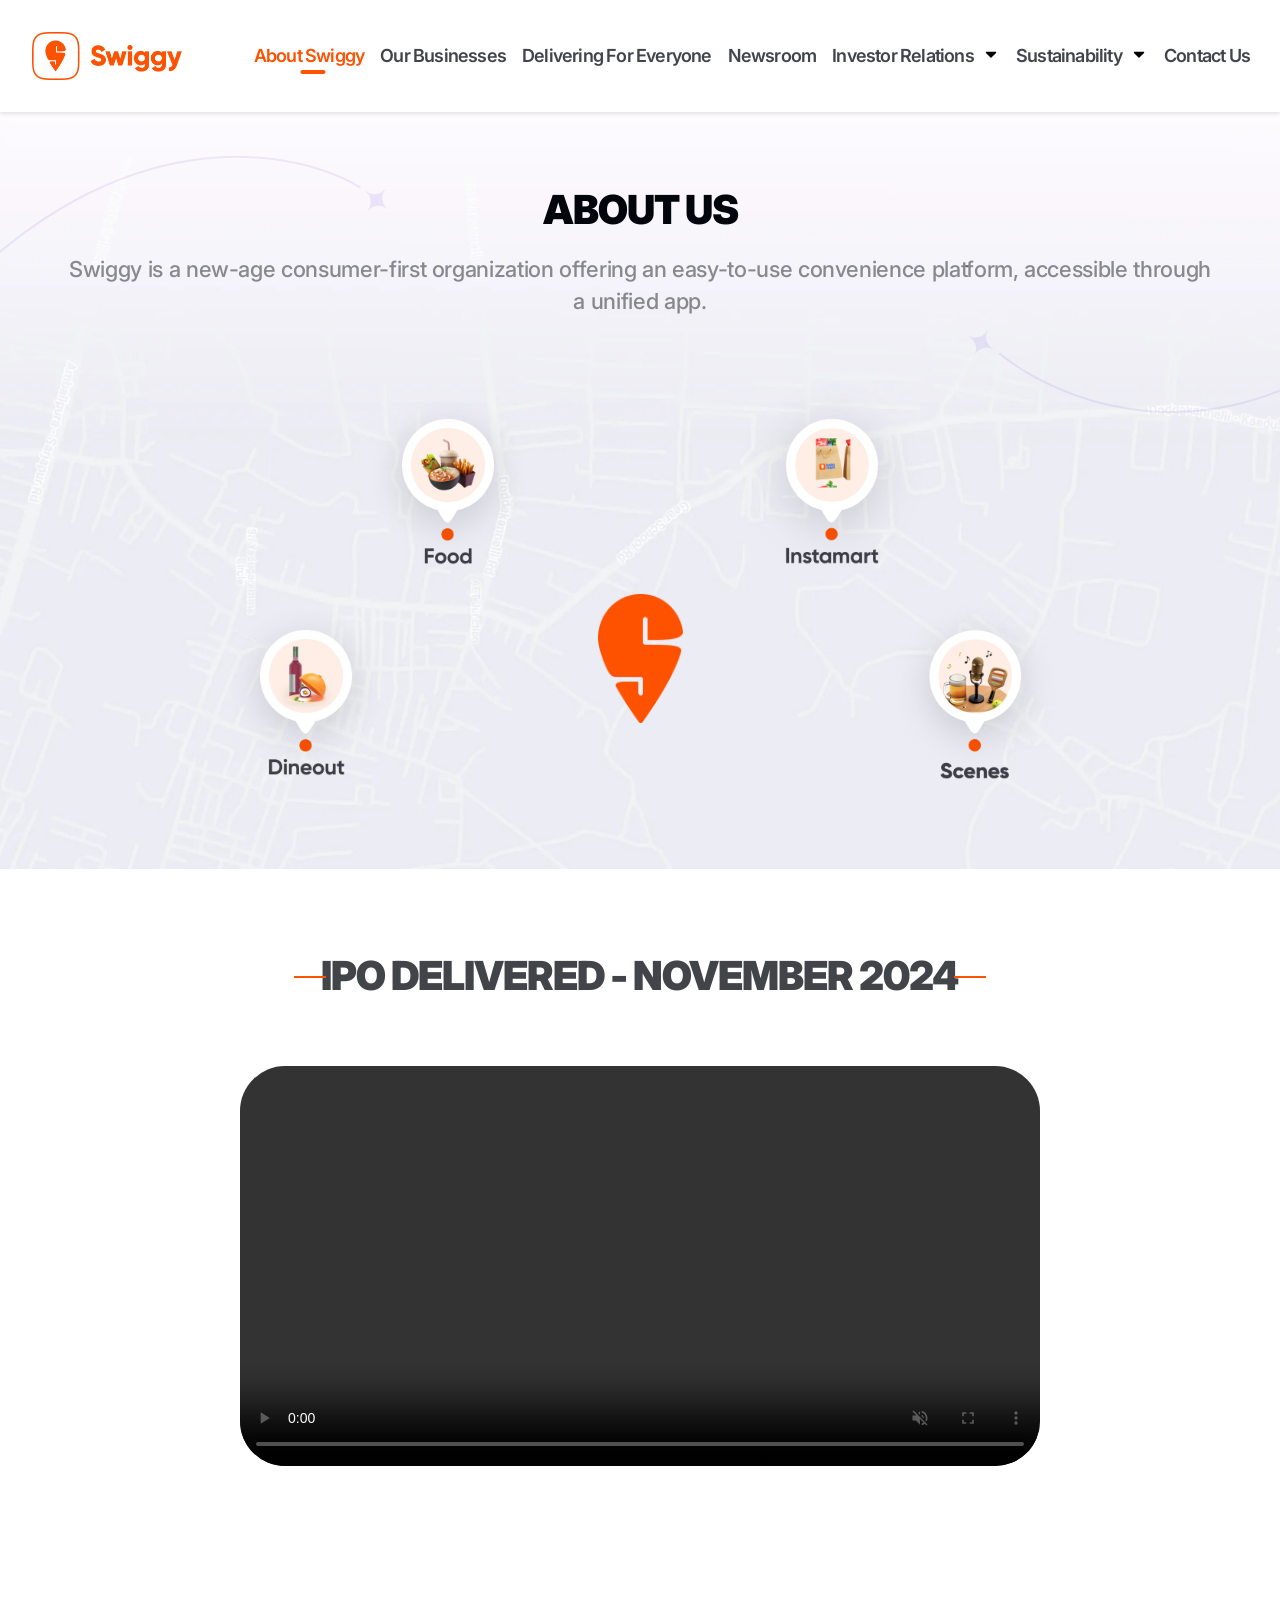
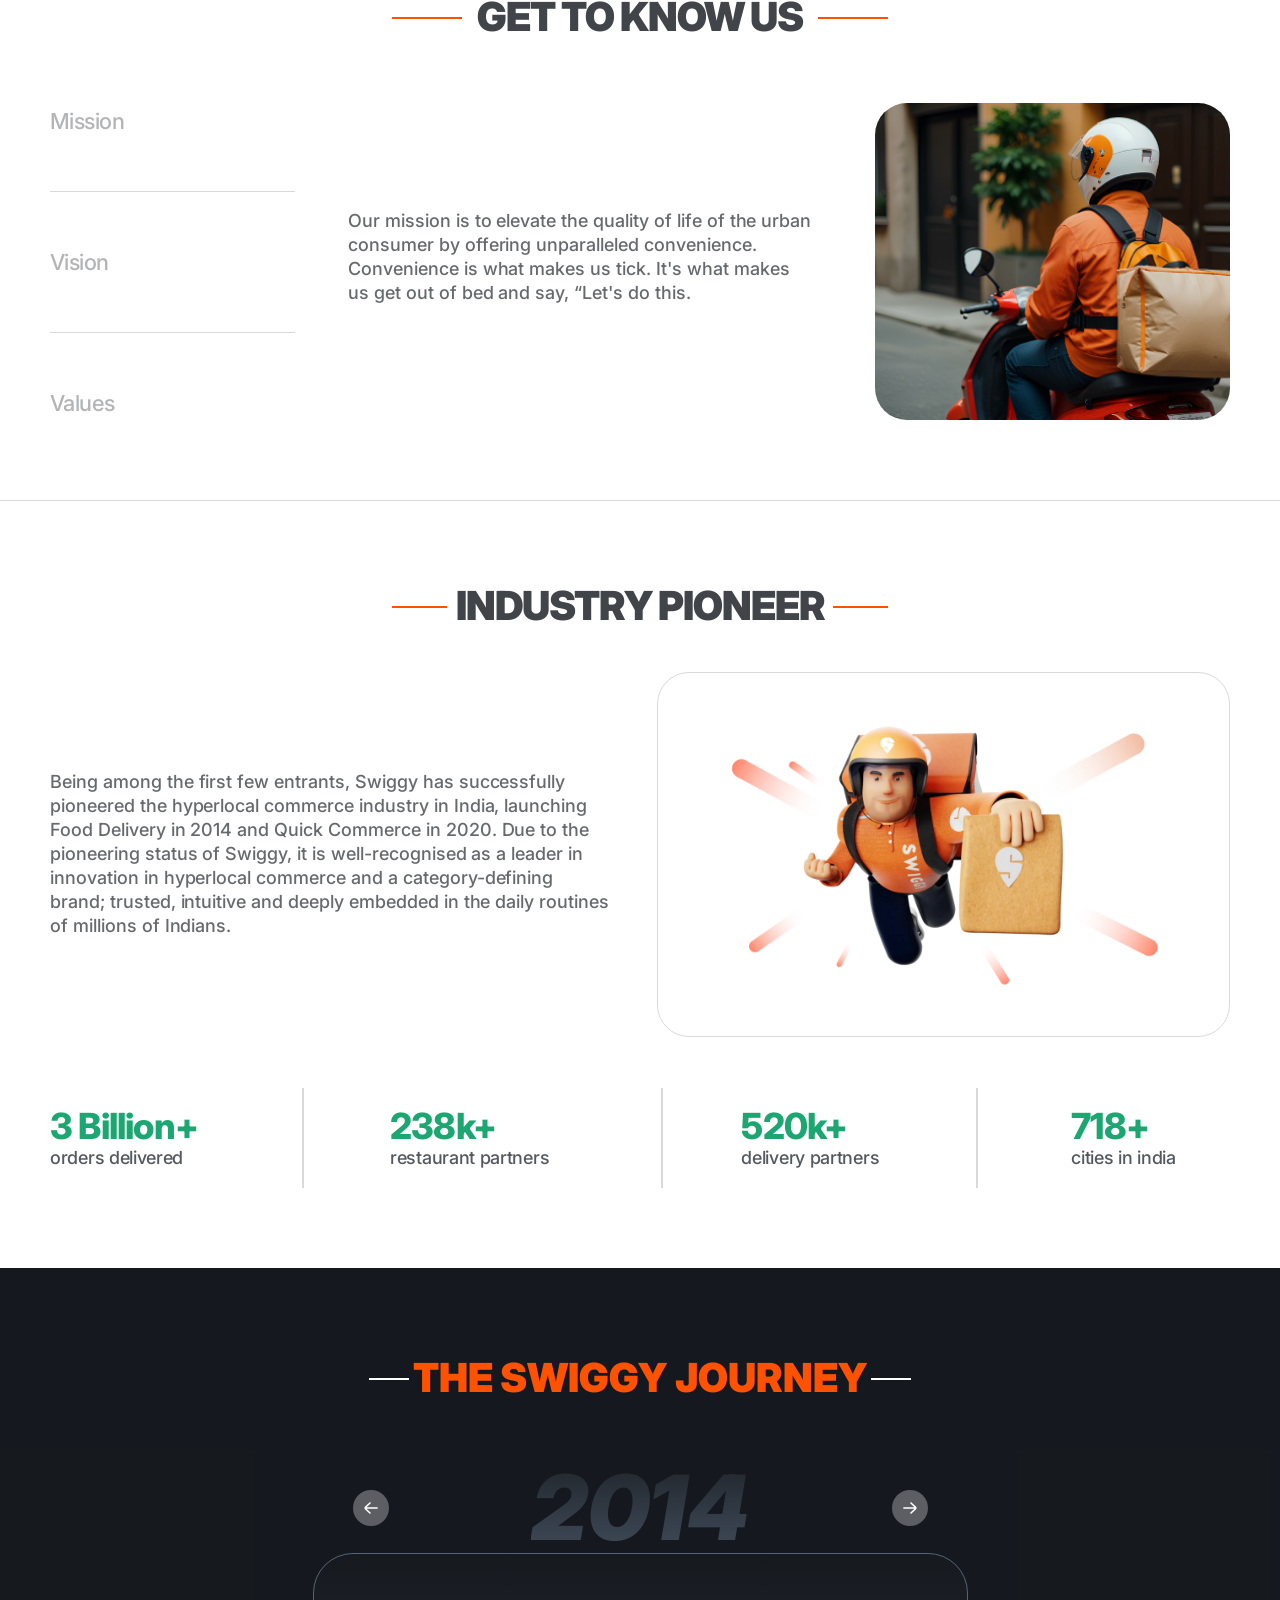
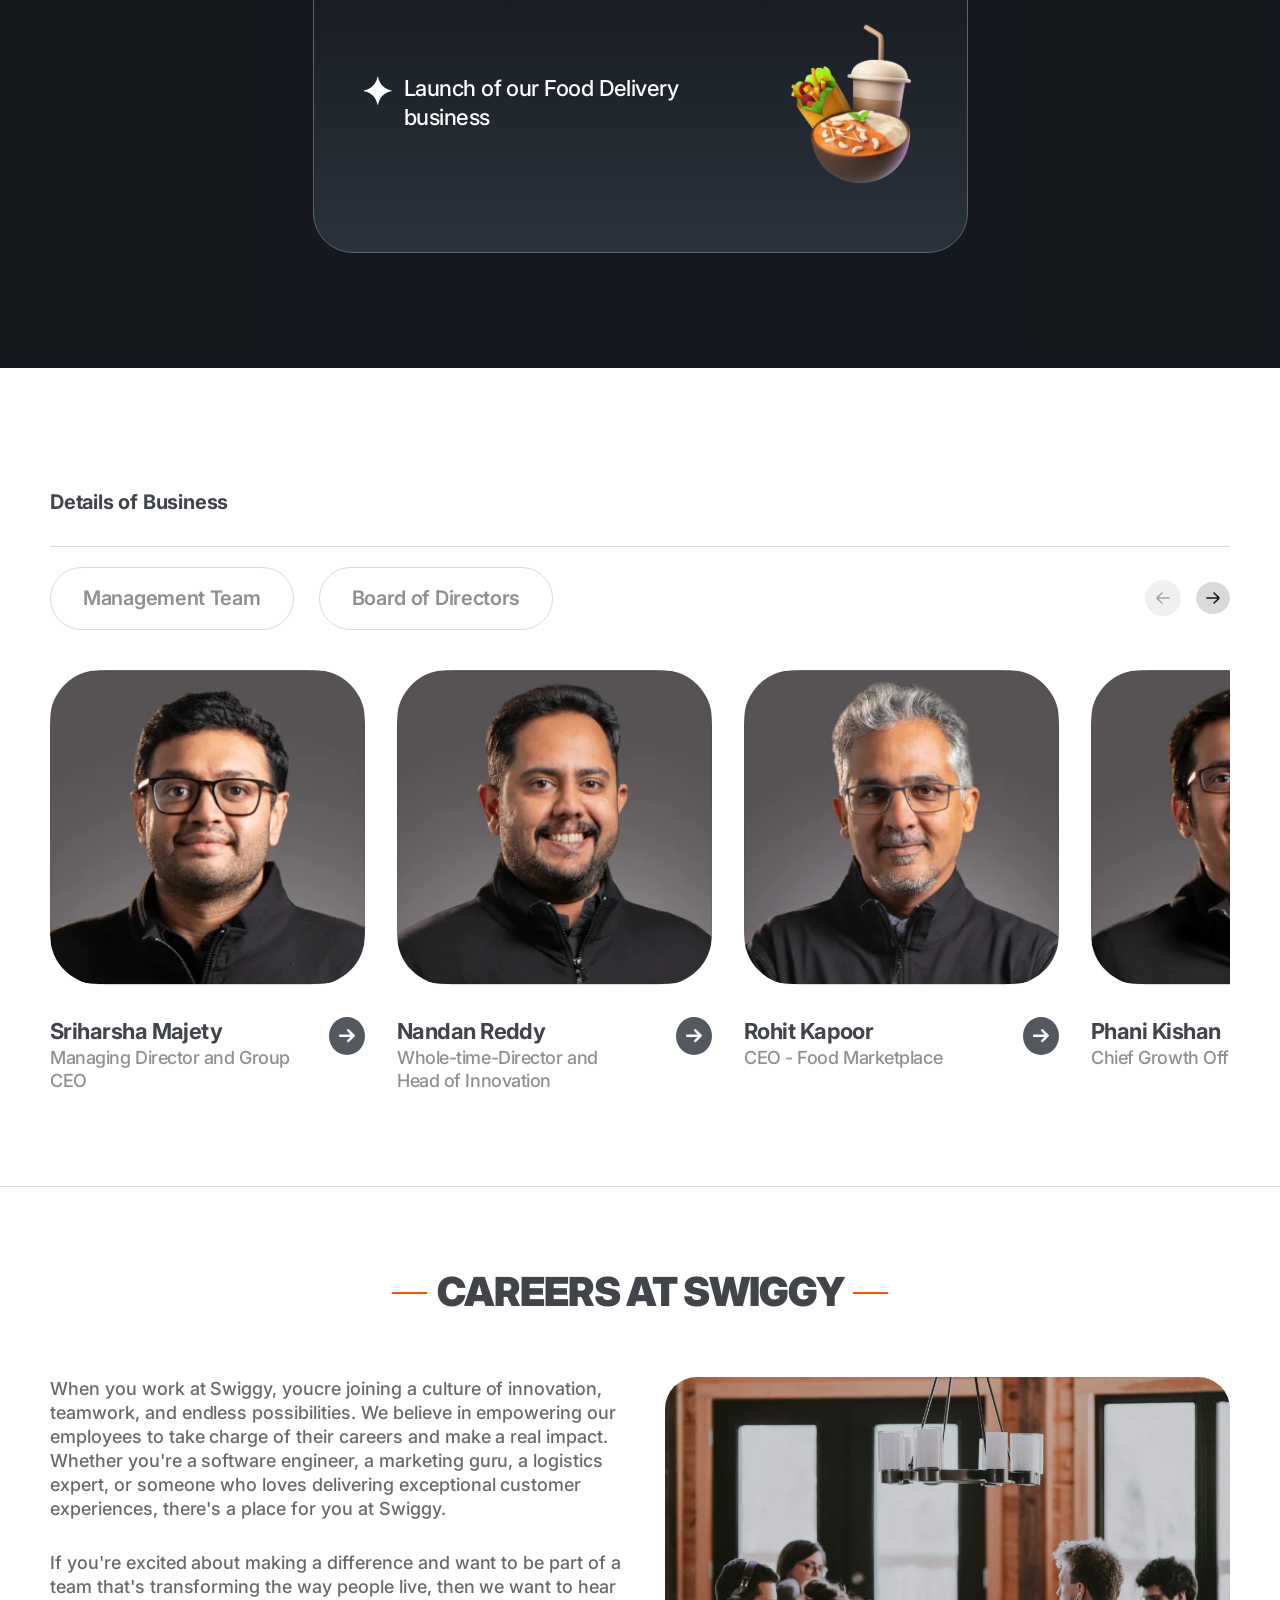
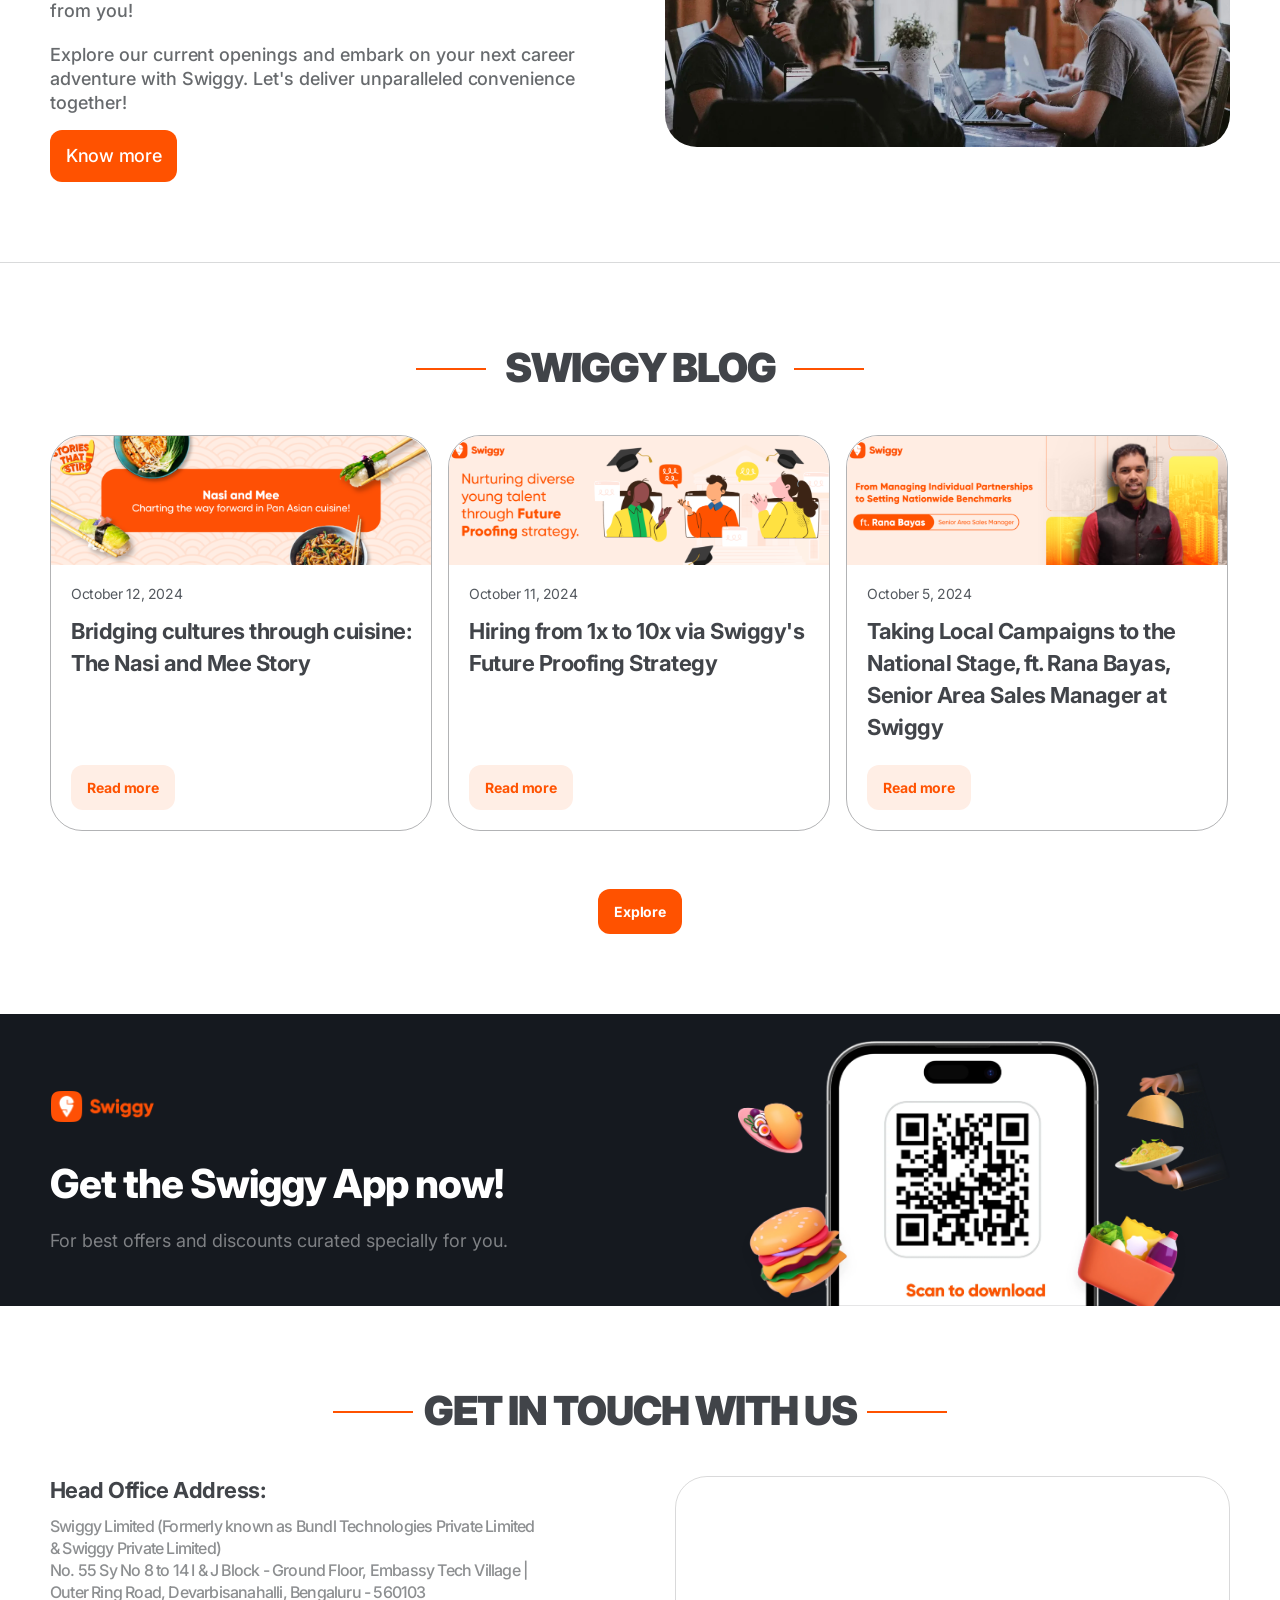
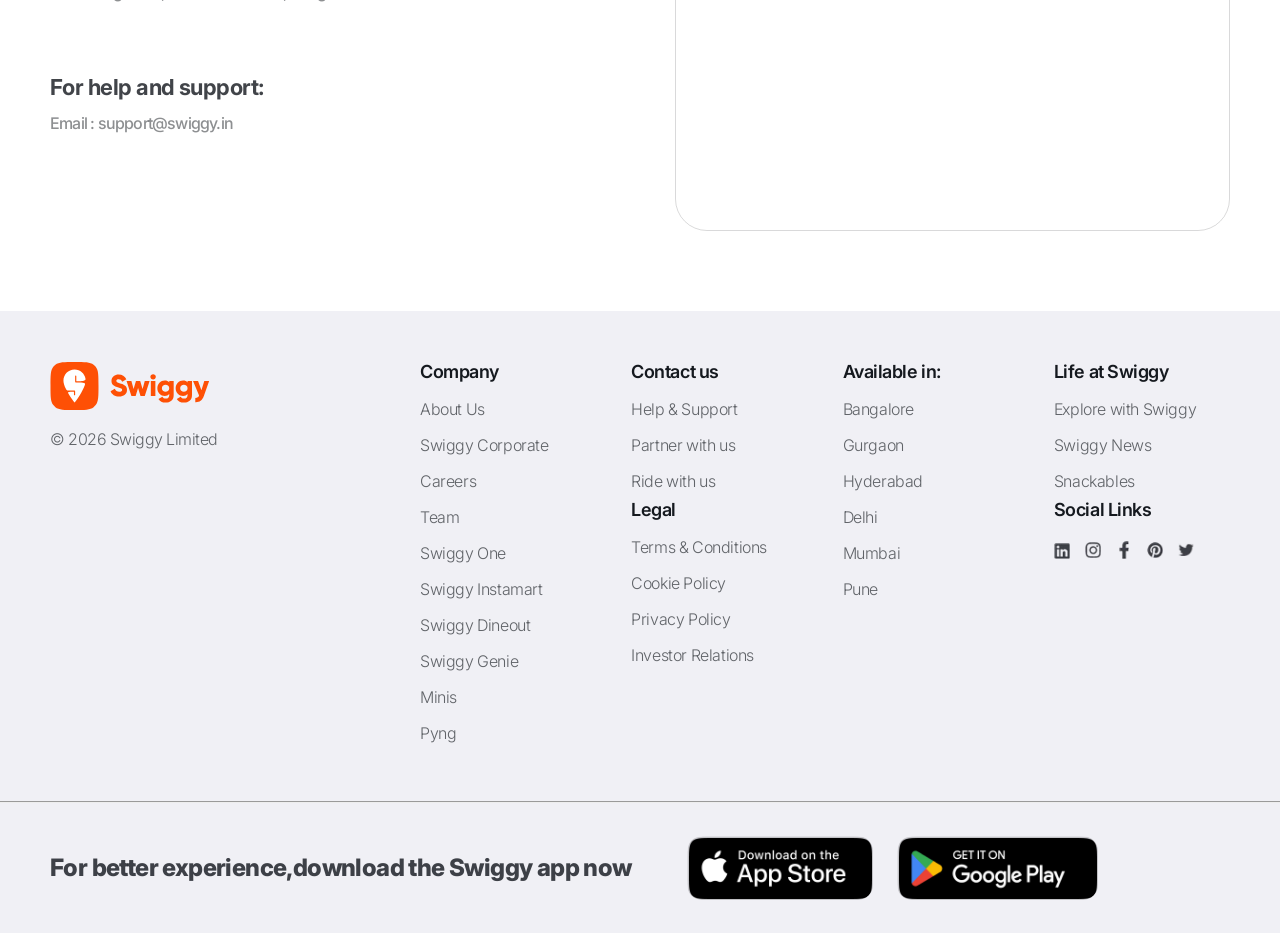
==== commit 316f7311: "Added business page" ====
--- a/index.html
+++ b/index.html
@@ -21,10 +21,10 @@
                 </div>
                 <div class="nav-icons">
                     <ul>
-                        <li><a href="javascript:void(0)">
+                        <li><a href="javascript:void(0)" class="active-nav-li">
                             About Swiggy
                         </a></li>
-                        <li><a href="javascript:void(0)">
+                        <li><a href="business.html">
                             Our Businesses
                         </a></li>
                         <li><a href="javascript:void(0)">
--- a/assets/style.css
+++ b/assets/style.css
@@ -63,10 +63,13 @@
 
 .nav-icons ul li:first-child a {
     padding-left: 0;
-    color: #FF5200;
-}
-
-.nav-icons ul li:first-child a::after{
+}
+
+.active-nav-li {
+    color: #FF5200 !important;
+}
+
+.active-nav-li::after{
     content: "";
     position: absolute;
     bottom: 0;
@@ -209,7 +212,7 @@
 /* IPO */
 
 .ipo-row {
-    padding-block: 90px;
+    padding-block: 82px;
 }
 
 .ipo-head h2 {
@@ -248,7 +251,7 @@
 .ipo-video-section {
     margin: auto;
     max-width: 800px;
-    padding-top: 75px;
+    padding-top: 65px;
 }
 
 .ipo-video-section video {
@@ -311,7 +314,8 @@
     justify-content: center;
     width: 100%;
     grid-gap: 53px;
-    padding-block: 60px;
+    padding-top: 61px;
+    padding-bottom: 80px;
 }
 
 .know-tabs {
@@ -410,7 +414,8 @@
 /* industry */
 
 .industry-row {
-    padding-block: 80px;
+    padding-top: 80px;
+    padding-bottom: 70px;
     width: 100%;
 }
 
@@ -488,7 +493,7 @@
     display: flex;
     align-items: center;
     justify-content: space-between;
-    padding-block: 53px;
+    padding-block: 41px;
     grid-gap: 35px;
 }
 
@@ -551,7 +556,7 @@
 }
 
 .journey-row {
-    padding: 90px 0 115px 0;
+    padding: 85px 0 115px 0;
 }
 
 .journey-head h2{
@@ -744,7 +749,7 @@
 }
 
 .team-text{
-    max-width: 265px;
+    max-width: 245px;
 }
 
 .team-text h5 {
@@ -901,6 +906,12 @@
 
 .career-text, .career-img{
     width: 50%;
+}
+
+.career-img {
+    aspect-ratio: 565 / 370;
+    max-width: 565px;
+    width: 100%;
 }
 
 .margin-bottom-30{
@@ -1060,7 +1071,7 @@
 }
 
 .blog-btn {
-    margin-top: 28px;
+    margin-top: 16px;
     text-align: center;
 }
 
@@ -1342,7 +1353,7 @@
 
 .hr-tag-footer {
     margin: auto;
-    background-color: rgba(2, 6, 12, 0.75);
+    background-color: #F0F0F5;
     margin-inline: -70px;
 }
 
@@ -1415,7 +1426,7 @@
 }
 
 .dropdown-content a:hover {
-  background-color: #f1f1f1;
+  background-color: #ffffff;
 }
 
 .dropdown:hover .dropdown-content {
@@ -1435,3 +1446,29 @@
   font-weight: 300;
   white-space: nowrap;
 }
+
+
+
+/* Our business - Swiggy */
+
+.business-wrapper {
+    padding-top: 120px;
+}
+
+.business-head {
+    text-align: center;
+    max-width: 1155px;
+    margin: 0 auto;
+    padding-top: 65px;
+    position: relative;
+}
+
+.business-head h2 {
+    font-size: 40px;
+    font-weight: 900;
+    letter-spacing: -1px;
+    color: #02060C;
+    text-transform: uppercase;
+    line-height: 50px;
+    margin-bottom: 18px;
+}
